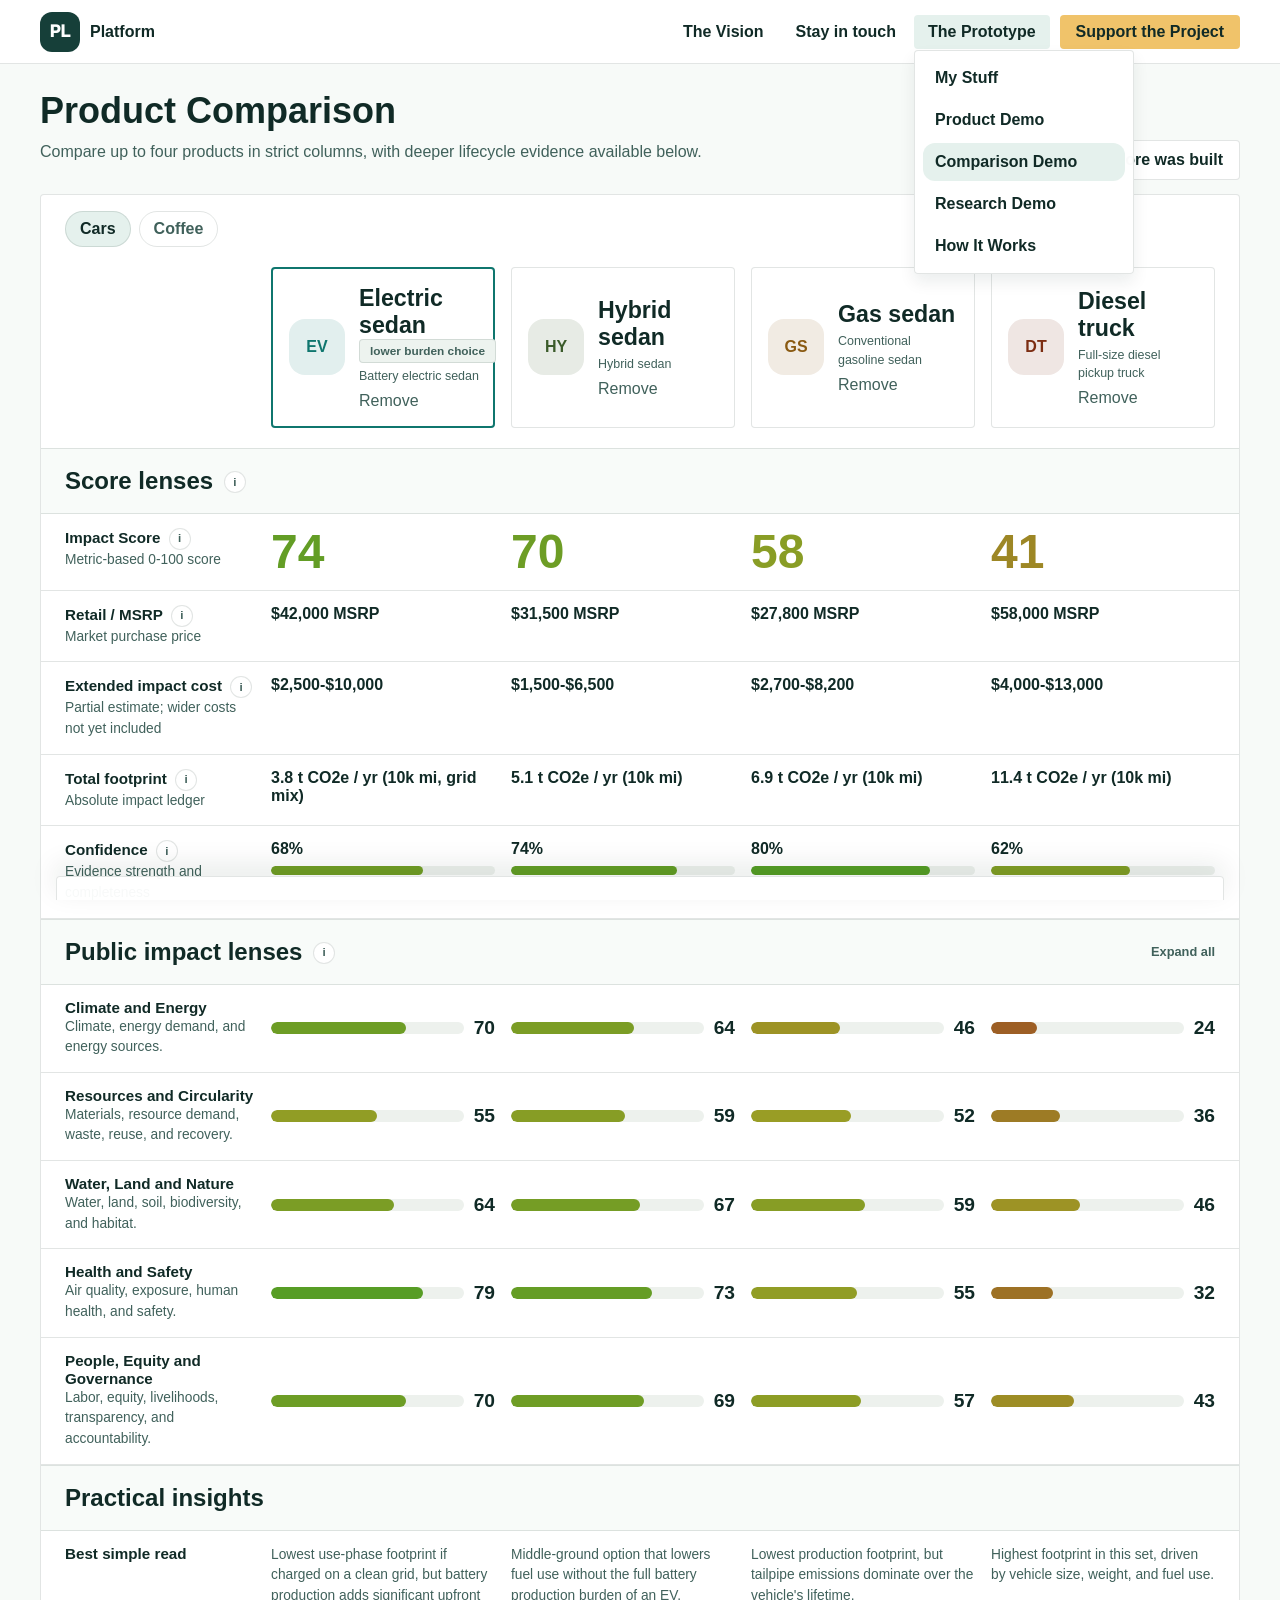
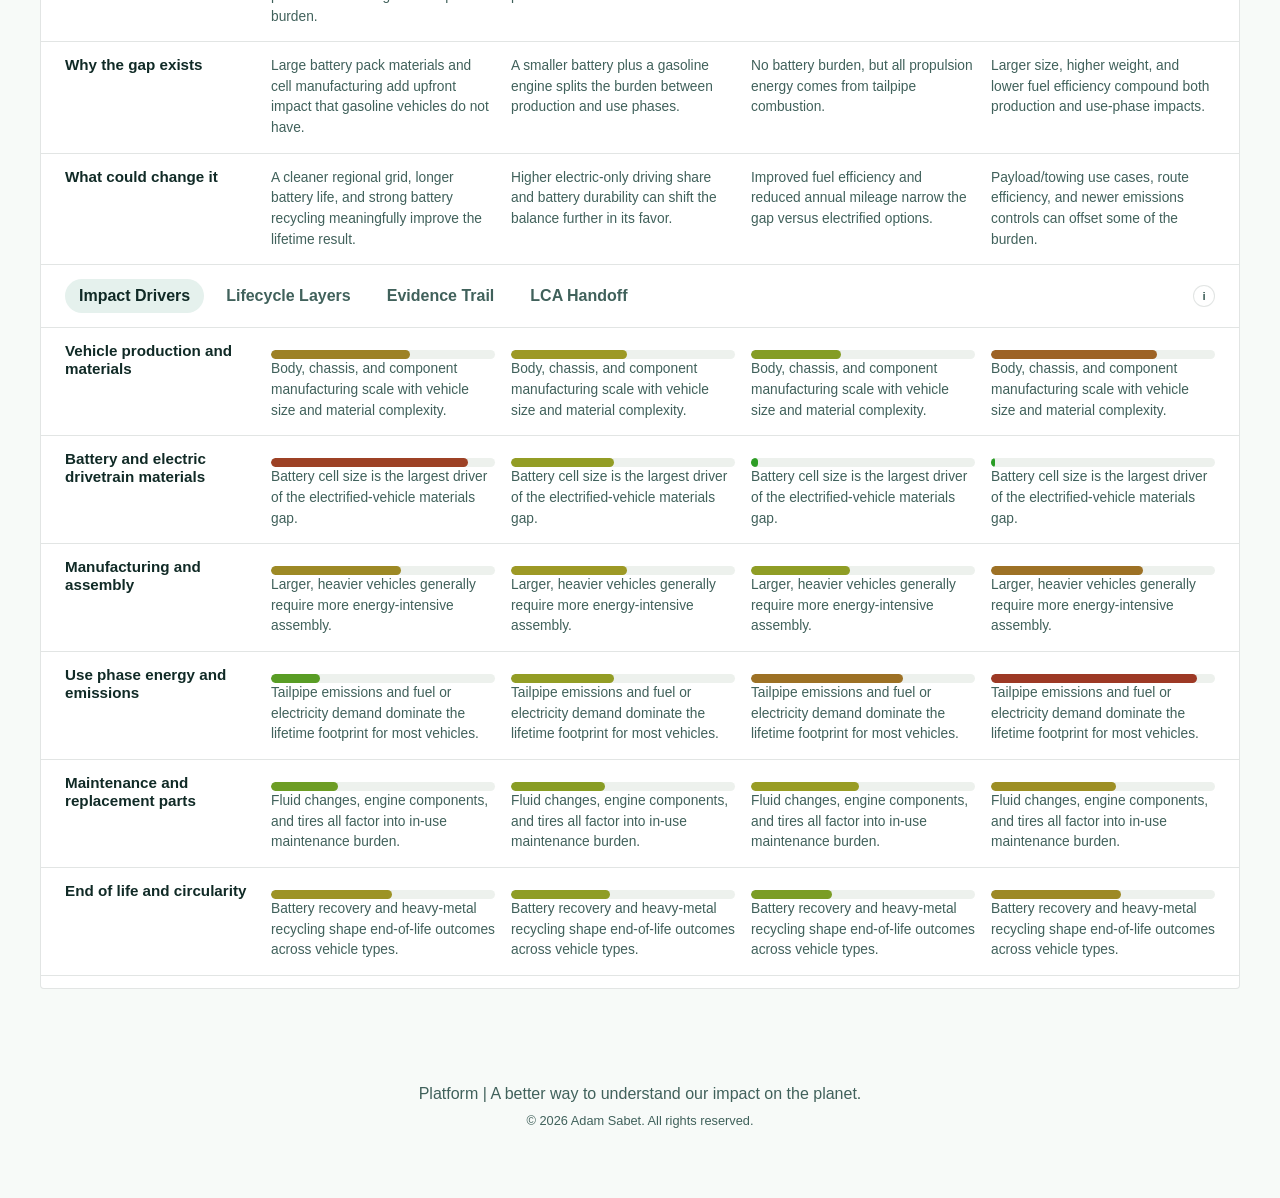
==== comparison.html @ 9537a543 "fix: simplify product comparison description in HTML" ====
<!doctype html>
<html lang="en">
  <head>
    <meta charset="utf-8" />
    <meta name="viewport" content="width=device-width, initial-scale=1" />
    <title>Platform | Product Comparison</title>
    <link rel="stylesheet" href="assets/css/styles.css" />
  </head>
  <body data-page="comparison">
    <header class="navbar">
      <a class="brand" href="index.html"
        ><span class="brand-mark">PL</span><span>Platform</span></a
      >
      <button
        class="mobile-menu"
        type="button"
        aria-expanded="false"
        aria-controls="site-nav"
      >
        Menu
      </button>
      <nav id="site-nav" class="nav-links" aria-label="Primary navigation">
        <a href="index.html" data-nav="about">The Vision</a>
        <a href="stay-in-touch.html" data-nav="stay-in-touch">Stay in touch</a>
        <div class="nav-group">
          <button
            class="nav-dropdown-trigger"
            type="button"
            data-nav="demo"
            aria-expanded="false"
            aria-controls="platform-demo-menu"
          >
            The Prototype
          </button>
          <div id="platform-demo-menu" class="nav-dropdown">
            <a href="my-stuff.html" data-nav="my-stuff">My Stuff</a>
            <a href="product.html" data-nav="product">Product Demo</a>
            <a href="comparison.html" data-nav="comparison">Comparison Demo</a>
            <a href="research.html" data-nav="research">Research Demo</a>
            <a href="how-it-works.html" data-nav="how-it-works">How It Works</a>
          </div>
        </div>
        <a href="index.html#support" class="nav-cta" data-nav="support">Support the Project</a>
      </nav>
    </header>
    <main class="app-shell comparison-shell">
      <div class="comparison-title">
        <div>
          <h1>Product Comparison</h1>
          <p>
            Compare up to four products in strict columns, with
            deeper lifecycle evidence available below.
          </p>
        </div>
        <button class="button outlined lifecycle-explainer-trigger" type="button" id="lifecycle-explainer-trigger">
          How this score was built
        </button>
      </div>
      <section id="comparison-view" class="comparison-card"></section>
    </main>
    <footer class="footer">
      Platform | A better way to understand our impact on the planet.
      <p class="copyright">© 2026 Adam Sabet. All rights reserved.</p>
    </footer>
    <dialog id="lifecycle-dialog" class="info-dialog lifecycle-dialog">
      <button class="dialog-close" type="button" aria-label="Close">x</button>
      <p class="caption uppercase">Lifecycle and score explanation</p>
      <h2>How TerraScore follows a product</h2>
      <p>TerraScore connects public product scores to evidence across the full lifecycle. The summary is designed for quick comparison; the research workspace contains the detailed records, sources, assumptions, and review history.</p>
      <div class="lifecycle-modal-grid">
        <article><span>1</span><div><strong>Raw materials</strong><p>Extraction and processing of materials, energy, water, and other inputs.</p></div></article>
        <article><span>2</span><div><strong>Manufacturing</strong><p>Production, assembly, packaging, and process-specific evidence.</p></div></article>
        <article><span>3</span><div><strong>Use</strong><p>Energy, maintenance, service life, and real-world usage assumptions.</p></div></article>
        <article><span>4</span><div><strong>End of life</strong><p>Reuse, repair, recycling, recovery, disposal, and remaining uncertainty.</p></div></article>
      </div>
      <div class="lifecycle-score-note"><strong>Overall impact score</strong><p>A 0-100 comparison score summarizes the twelve governed impact categories; higher scores indicate better overall performance. Confidence, absolute footprint, extended impact cost ranges, and source evidence remain separate so the summary does not hide tradeoffs.</p></div>
      <a class="button contained" href="research.html">Dive deeper in Research</a>
    </dialog>
    <dialog id="info-dialog" class="info-dialog">
      <button class="dialog-close" type="button" aria-label="Close">x</button>
      <h2 id="dialog-title"></h2>
      <p id="dialog-text"></p>
    </dialog>
    <div id="comparison-sticky-scroll" class="sticky-x-scroll" aria-hidden="true">
      <div class="sticky-x-scroll-spacer"></div>
    </div>
    <script src="assets/js/app.js"></script>
    <script data-goatcounter="https://adamsabet.goatcounter.com/count" async src="https://gc.zgo.at/count.js"></script>
  </body>
</html>
---- assets/css/styles.css ----
:root {
  --ts-ink: #102a26;
  --ts-ink-soft: #40615b;
  --ts-surface: #f5faf8;
  --ts-surface-strong: #e5f1ed;
  --ts-line: rgba(16, 42, 38, 0.12);
  --ts-accent: #f0c36a;
  --ts-accent-hover: #ddb056;
  --ts-white: #ffffff;
  --ts-shell-max: 1200px;
  --ts-shadow: none;
  --ts-radius-lg: 6px;
  --ts-radius-md: 4px;
}

* { box-sizing: border-box; }
html { scroll-behavior: smooth; }
body { margin: 0; font-family: 'Segoe UI', 'Inter', 'Helvetica Neue', sans-serif; background: #f7faf8; color: var(--ts-ink); }
body[data-page="comparison"] { padding-bottom: 28px; }
a { color: inherit; }
button, input, select { font: inherit; }
.app-shell { width: min(100% - 48px, var(--ts-shell-max)); margin: 0 auto; padding-bottom: 72px; }

.navbar { position: sticky; top: 0; z-index: 20; width: 100%; margin: 0; display: flex; align-items: center; gap: 12px; min-height: 64px; padding: 0 max(24px, calc((100vw - var(--ts-shell-max)) / 2)); border-bottom: 1px solid var(--ts-line); background: rgba(255,255,255,0.96); backdrop-filter: blur(14px); }
.brand { display: flex; align-items: center; gap: 10px; margin-right: auto; color: var(--ts-ink); text-decoration: none; font-weight: 900; }
.brand-mark { display: grid; place-items: center; width: 40px; height: 40px; border-radius: 12px; background: #163f39; color: white; font-weight: 950; }
.nav-links { display: flex; align-items: center; gap: 4px; }
.nav-links a, .nav-dropdown-trigger, .mobile-menu { border: 0; border-radius: var(--ts-radius-md); background: transparent; padding: 8px 14px; color: var(--ts-ink); text-decoration: none; font-weight: 600; }
.nav-links a.active, .nav-links a:hover, .nav-dropdown-trigger.active, .nav-dropdown-trigger:hover, .mobile-menu:hover { background: var(--ts-surface-strong); }
.nav-links a.nav-cta { background: var(--ts-accent); color: var(--ts-ink); font-weight: 800; padding: 8px 16px; margin-left: 6px; }
.nav-links a.nav-cta:hover { background: var(--ts-accent-hover); }
.nav-group { position: relative; }
.nav-dropdown { position: absolute; top: calc(100% + 1px); left: 0; display: none; min-width: 220px; flex-direction: column; gap: 4px; padding: 8px; border: 1px solid var(--ts-line); border-radius: var(--ts-radius-md); background: rgba(255,255,255,0.98); box-shadow: 0 8px 16px rgba(8, 37, 34, 0.08); }
.nav-group:hover .nav-dropdown, .nav-group:focus-within .nav-dropdown, .nav-group.open .nav-dropdown { display: flex; }
.nav-dropdown a { display: block; border-radius: 12px; padding: 10px 12px; text-decoration: none; }
.nav-dropdown a:hover, .nav-dropdown a.active { background: var(--ts-surface-strong); }
.mobile-menu { display: none; }


.button { display: inline-flex; align-items: center; justify-content: center; min-height: 40px; border-radius: var(--ts-radius-md); padding: 8px 16px; border: 1px solid transparent; text-decoration: none; font-weight: 800; cursor: pointer; white-space: nowrap; }
.button.contained { background: #183f3a; color: white; }
.button.contained.gold { background: var(--ts-accent); color: var(--ts-ink); }
.button.contained:hover { background: #102f2b; }
.button.contained.gold:hover { background: var(--ts-accent-hover); }
.button.outlined { border-color: var(--ts-line); background: white; color: var(--ts-ink); }
.button.outlined.light { border-color: rgba(255,255,255,0.65); background: transparent; color: white; }
.button.text { border: 0; background: transparent; color: var(--ts-ink); }
.button.full { width: 100%; }
.button-row, .chip-row { display: flex; flex-wrap: wrap; gap: 12px; align-items: center; }
.chip-row.centered { justify-content: center; }
.chip { display: inline-flex; align-items: center; width: max-content; max-width: 100%; min-height: 26px; border: 1px solid var(--ts-line); border-radius: var(--ts-radius-md); background: #edf3ef; padding: 4px 10px; color: var(--ts-ink-soft); font-size: 0.82rem; font-weight: 800; }
.chip.small { min-height: 22px; font-size: 0.74rem; }
.chip.action { cursor: pointer; }
.paper-card, .score-tile, .comparison-card, .research-paper { border: 1px solid var(--ts-line); border-radius: var(--ts-radius-md); background: #ffffff; box-shadow: none; }
.paper-card { padding: 24px; }
.paper-card.compact { padding: 20px; border-radius: var(--ts-radius-md); box-shadow: none; }
.caption, .overline { margin: 0 0 6px; color: var(--ts-ink-soft); font-size: 0.75rem; font-weight: 800; }
.uppercase, .overline { text-transform: uppercase; letter-spacing: 0.04em; }
h1, h2, h3, p { margin-top: 0; }
p { color: var(--ts-ink-soft); line-height: 1.5; }

.home-hero { display: grid; grid-template-columns: minmax(0, 1.35fr) minmax(300px, 0.65fr); gap: 32px; align-items: center; min-height: 620px; margin: 0 calc(50% - 50vw); padding: 58px max(24px, calc((100vw - var(--ts-shell-max)) / 2)); background: #115e59; color: white; }
.home-hero h1 { max-width: 820px; margin: 18px 0; font-size: clamp(2.8rem, 5vw, 3.75rem); line-height: 1.12; font-weight: 800; }
.home-hero .lead { max-width: 820px; margin-bottom: 32px; color: rgba(255,255,255,0.88); font-size: 1.35rem; }
.home-hero .hero-chip { background: rgba(255,255,255,0.14); color: white; border: 0; }
.why-card { border-left: 1px solid rgba(255,255,255,0.34); padding: 0 0 0 24px; }
.why-card p { color: rgba(255,255,255,0.9); }
.why-card .overline { color: #cbe7df; }
.hero-visual { display: block; width: 100%; margin-top: 18px; border: 1px solid rgba(255,255,255,0.3); border-radius: var(--ts-radius-md); object-fit: cover; aspect-ratio: 16 / 10; }
.section-block { padding: 72px 0; border-bottom: 1px solid var(--ts-line); }
.section-block.pale { background: #f6fbf9; margin: 0 calc(50% - 50vw); padding-left: calc(50vw - 50%); padding-right: calc(50vw - 50%); }
.section-heading.centered { max-width: 840px; margin: 0 auto 32px; text-align: center; }
.section-heading h2, .section-block h2, .support-band h2 { font-size: clamp(2rem, 4vw, 2.5rem); line-height: 1.15; }
.mui-grid { display: grid; gap: 24px; }
.mui-grid.three { grid-template-columns: repeat(3, minmax(0, 1fr)); }
.mui-grid.two { grid-template-columns: repeat(2, minmax(0, 1fr)); }
.split-section { display: grid; grid-template-columns: minmax(0, 0.85fr) minmax(0, 1.15fr); gap: 42px; align-items: center; }

.cta-banner { display: flex; justify-content: space-between; align-items: center; gap: 28px; padding: 36px 44px; margin: 40px 0; border-radius: 0; background: #102a26; color: white; border: 1px solid rgba(255,255,255,0.12); }
.cta-banner h2 { margin: 0 0 8px; font-size: clamp(1.5rem, 3vw, 1.9rem); color: white; }
.cta-banner p { margin: 0; color: rgba(255,255,255,0.85); font-size: 1.05rem; max-width: 650px; }
.cta-banner-content { flex: 1; }
.cta-banner-actions { flex-shrink: 0; }

.support-band { display: grid; grid-template-columns: minmax(0, 1fr) 320px; gap: 32px; align-items: start; padding: 48px; border-radius: 0; background: #102a26; color: white; }
.support-band p, .support-band li { color: rgba(255,255,255,0.82); }
.support-band h3 { margin: 24px 0 12px; color: white; }
.support-milestones { margin: 8px 0 18px; }
.milestone-list { display: grid; gap: 12px; margin-top: 14px; }
.milestone-card { border: 1px solid rgba(255,255,255,0.18); border-radius: var(--ts-radius-md); background: rgba(255,255,255,0.05); padding: 16px; }
.milestone-meta { display: flex; align-items: center; justify-content: space-between; gap: 12px; margin-bottom: 10px; }
.milestone-stage { display: inline-flex; align-items: center; min-height: 28px; border-radius: 999px; background: rgba(240,195,106,0.18); padding: 4px 10px; color: #f4d487; font-size: 0.7rem; font-weight: 900; letter-spacing: 0.06em; text-transform: uppercase; }
.milestone-goal { color: white; font-size: 1.1rem; font-weight: 900; }
.milestone-card h4 { margin: 0 0 8px; font-size: 1.12rem; color: white; }
.milestone-card p { margin: 0; }
.gfm-embed { margin: 18px 0 12px; }
.disclosure { border: 1px solid rgba(255,255,255,0.2); border-radius: var(--ts-radius-md); padding: 14px; }
.support-actions-card { display: grid; gap: 14px; border-radius: var(--ts-radius-md); background: rgba(255,255,255,0.1); padding: 18px; }
.footer { padding: 24px 16px 40px; text-align: center; color: var(--ts-ink-soft); }
.footer .copyright { margin: 8px 0 0; font-size: 0.8rem; }

/* My Stuff page */
.my-stuff-summary { display: grid; grid-template-columns: minmax(0, 1.3fr) minmax(190px, 0.7fr) minmax(250px, 1fr); gap: 20px; align-items: stretch; }
.my-stuff-summary > * { min-width: 0; }
.footprint-summary { padding: 20px; }
.footprint-summary h2 { margin: 0 0 20px; font-size: 1.65rem; line-height: 1.15; }
.footprint-benchmark-list { display: grid; gap: 14px; }
.footprint-benchmark-row > div:first-child { display: flex; justify-content: space-between; gap: 12px; font-size: 0.84rem; }
.footprint-benchmark-row > div:first-child span { white-space: nowrap; font-weight: 800; }
.footprint-benchmark-track { height: 12px; margin-top: 6px; overflow: hidden; border-radius: 999px; background: #edf1ed; }
.footprint-benchmark-track span { display: block; height: 100%; border-radius: inherit; }
.benchmark-source { margin: 16px 0 0; font-size: 0.74rem; }
.my-stuff-pie-card { padding: 20px; }
.my-stuff-pie-card h2 { margin: 0 0 16px; font-size: 1rem; font-weight: 900; }
.my-stuff-pie-layout { display: grid; grid-template-columns: minmax(110px, 0.8fr) minmax(0, 1.2fr); gap: 16px; align-items: center; }
.my-stuff-pie { display: grid; place-items: center; width: min(100%, 150px); aspect-ratio: 1; margin: 0 auto; border-radius: 50%; }
.my-stuff-pie > span { display: grid; place-content: center; width: 54%; height: 54%; border-radius: 50%; background: #ffffff; color: var(--ts-ink); font-size: 1rem; font-weight: 900; text-align: center; }
.my-stuff-pie small { display: block; color: var(--ts-ink-soft); font-size: 0.64rem; font-weight: 700; }
.my-stuff-pie-legend { display: grid; gap: 7px; margin: 0; padding: 0; list-style: none; }
.my-stuff-pie-legend li { display: grid; grid-template-columns: 10px minmax(0, 1fr) auto; align-items: center; gap: 7px; font-size: 0.72rem; }
.pie-swatch { width: 9px; height: 9px; border-radius: 2px; background: var(--pie-color); }
.my-stuff-pie-legend strong { font-size: 0.72rem; }
.category-benchmark-note { margin: 22px 0 0; border-left: 3px solid #c87816; background: #fff6e5; padding: 12px 14px; color: #603d12; font-size: 0.82rem; }
.my-stuff-categories { display: grid; gap: 20px; margin-top: 24px; }
.my-stuff-category { border-left: 3px solid var(--product-color); }
.my-stuff-category-header { display: grid; grid-template-columns: auto minmax(0, 1fr) auto; gap: 16px; align-items: start; margin-bottom: 14px; }
.my-stuff-category-header h2 { margin: 0 0 4px; font-size: 1.25rem; font-weight: 900; }
.my-stuff-category-header p { margin: 0; font-size: 0.9rem; }
.my-stuff-category-figures { text-align: right; white-space: nowrap; }
.my-stuff-category-figures strong { display: block; color: var(--product-color); font-size: 1.3rem; font-weight: 900; }
.my-stuff-category-figures span { display: inline-flex; align-items: center; gap: 2px; color: var(--ts-ink-soft); font-size: 0.78rem; font-weight: 700; }
.my-stuff-percentile-comparisons { display: grid; gap: 12px; max-width: 680px; margin: 18px 0 4px; }
.my-stuff-percentile-row { display: grid; gap: 5px; }
.my-stuff-percentile-label { display: flex; justify-content: space-between; gap: 12px; color: var(--ts-ink-soft); font-size: 0.78rem; }
.my-stuff-percentile-label > span { display: inline-flex; align-items: center; gap: 7px; }
.my-stuff-percentile-label small { border: 1px solid #d8a653; border-radius: 3px; padding: 1px 4px; color: #785117; font-size: 0.58rem; font-weight: 900; }
.my-stuff-percentile-label strong { color: var(--ts-ink); }
.my-stuff-percentile-track { height: 10px; overflow: hidden; border-radius: 999px; background: #edf1ed; }
.my-stuff-percentile-track span { display: block; height: 100%; border-radius: inherit; }
.my-stuff-item-list { display: grid; grid-template-columns: repeat(auto-fit, minmax(220px, 1fr)); gap: 12px; margin: 18px 0 0; padding: 0; list-style: none; }
.my-stuff-item-list li { border-top: 1px solid var(--ts-line); padding-top: 10px; }
.my-stuff-item-list strong { display: block; font-size: 0.9rem; }
.my-stuff-item-list p { margin: 4px 0 0; font-size: 0.8rem; }
.my-stuff-note { margin-top: 28px; }
.my-stuff-note h2 { font-size: 1.3rem; font-weight: 900; }

@media (max-width: 720px) {
  .my-stuff-summary { grid-template-columns: 1fr; }
  .my-stuff-pie-layout { grid-template-columns: minmax(110px, 0.7fr) minmax(0, 1.3fr); }
  .my-stuff-category-header { grid-template-columns: auto minmax(0, 1fr); }
  .my-stuff-category-figures { grid-column: 1 / -1; text-align: left; }
  .my-stuff-percentile-comparisons { max-width: none; }
}

/* Story-driven homepage sections (fundraising rework) */
.problem-section { text-align: center; }
.problem-grid { max-width: 960px; margin: 0 auto; }
.problem-card { border: 0; box-shadow: none; background: transparent; text-align: left; padding: 0; }
.problem-card h3 { font-size: 1.05rem; }
.problem-callout { max-width: 760px; margin: 40px auto 0; text-align: center; font-size: 1.25rem; font-weight: 700; color: var(--ts-ink); }
.problem-callout strong { display: block; margin-top: 8px; color: #0f5e56; font-size: 2rem; }

.idea-section { background: #ffffff; }
.idea-copy { max-width: 760px; margin: 0 auto 40px; text-align: center; }
.idea-copy .lead { font-size: 1.2rem; color: var(--ts-ink); }
.lifecycle-flow { display: flex; flex-wrap: wrap; align-items: center; justify-content: center; gap: 6px; margin: 0 auto 28px; }
.lifecycle-step { display: inline-flex; align-items: center; min-height: 40px; border: 1px solid var(--ts-line); border-radius: 999px; background: #f6fbf9; padding: 8px 18px; color: var(--ts-ink); font-weight: 800; font-size: 0.92rem; }
.lifecycle-arrow { color: var(--ts-ink-soft); font-weight: 900; }
.dimension-row { justify-content: center; }

.philosophy-section { background: #0f2b26; color: white; text-align: center; padding: 96px 0; }
.philosophy-section h2 { max-width: 760px; margin: 0 auto 28px; color: white; font-size: clamp(1.8rem, 3.6vw, 2.4rem); }
.philosophy-quote { max-width: 680px; margin: 0 auto; }
.philosophy-quote p { color: rgba(255,255,255,0.88); font-size: 1.15rem; }
.philosophy-quote .punch { color: #f0c36a; font-weight: 800; font-size: 1.3rem; }

.prototype-section { text-align: center; }
.prototype-grid { display: grid; grid-template-columns: repeat(3, minmax(0, 1fr)); gap: 20px; margin: 36px 0; text-align: left; }
.screenshot-card img, .screenshot-placeholder { display: block; width: 100%; aspect-ratio: 16 / 10; border: 1px solid var(--ts-line); border-radius: var(--ts-radius-md); object-fit: cover; }
.screenshot-placeholder { display: grid; place-items: center; background: #eef4f1; color: var(--ts-ink-soft); font-size: 0.85rem; font-weight: 700; text-align: center; padding: 16px; }
.screenshot-card h3 { margin: 14px 0 4px; font-size: 1.05rem; }

.roadmap-section { background: #f6fbf9; }
.roadmap-steps { display: grid; grid-template-columns: repeat(4, minmax(0, 1fr)); gap: 0; align-items: stretch; margin-top: 36px; }
.roadmap-step { position: relative; padding: 0 20px; }
.roadmap-step:not(:first-child) { border-left: 1px solid var(--ts-line); }
.roadmap-step .roadmap-index { display: block; margin-bottom: 10px; color: #0f5e56; font-weight: 900; font-size: 0.85rem; letter-spacing: 0.04em; }
.roadmap-step h3 { font-size: 1.05rem; margin-bottom: 8px; }
.roadmap-step ul { margin: 0; padding-left: 18px; color: var(--ts-ink-soft); font-size: 0.88rem; }
.roadmap-step li { margin-bottom: 4px; }

.funding-breakdown { display: grid; gap: 10px; margin: 18px 0 22px; }
.funding-line { display: flex; justify-content: space-between; gap: 16px; border-top: 1px solid rgba(255,255,255,0.16); padding-top: 10px; }
.funding-line strong { color: white; }
.funding-total { display: flex; align-items: baseline; gap: 10px; margin: 4px 0 18px; }
.funding-total .amount { color: #f4d487; font-size: 2.6rem; font-weight: 900; line-height: 1; }

.story-section { display: grid; grid-template-columns: minmax(260px, 0.85fr) minmax(0, 1.15fr); gap: 42px; align-items: center; }
.story-photo { display: block; width: 100%; max-width: 360px; margin: 0 auto; aspect-ratio: 4 / 5; border-radius: var(--ts-radius-md); object-fit: cover; }
.story-copy h2 { margin-bottom: 18px; }

.vision-section { background: #0a1f1b; color: white; text-align: center; padding: 110px 0; }
.vision-lines { max-width: 620px; margin: 0 auto 24px; }
.vision-lines p { color: rgba(255,255,255,0.85); font-size: 1.2rem; margin-bottom: 10px; }
.vision-section h2 { color: white; max-width: 640px; margin: 0 auto 28px; }
.vision-signoff { color: #f4d487; font-weight: 800; font-size: 1.2rem; }

.final-cta { text-align: center; padding: 80px 0; }
.final-cta h2 { max-width: 600px; margin: 0 auto 16px; }
.final-cta p { max-width: 560px; margin: 0 auto 28px; }

.share-section { border-top: 1px solid var(--ts-line); padding: 48px 0 72px; text-align: center; }
.share-section h2 { margin-bottom: 10px; font-size: 1.7rem; }
.share-section > p { max-width: 560px; margin: 0 auto 22px; }
.share-actions { display: flex; flex-wrap: wrap; justify-content: center; gap: 10px; }
.share-actions .button { min-height: 36px; padding: 7px 12px; font-size: 0.82rem; }
.share-status { min-height: 1.4em; margin: 14px 0 0 !important; font-size: 0.82rem; }

.updates-form { max-width: 640px; margin: 0 auto; }
.updates-form iframe { display: block; width: 100%; max-width: 100%; border: 0; }

@media (max-width: 900px) {
  .story-section { grid-template-columns: 1fr; }
  .prototype-grid { grid-template-columns: 1fr; }
  .roadmap-steps { grid-template-columns: 1fr; }
  .roadmap-step:not(:first-child) { border-left: 0; border-top: 1px solid var(--ts-line); padding-top: 20px; }
}

.search-screen { min-height: calc(100vh - 100px); display: grid; place-items: center; }
.search-home { width: min(100%, 820px); padding: 64px 0; text-align: center; }
.search-home h1 { margin-bottom: 20px; font-size: clamp(3.2rem, 8vw, 5rem); line-height: 1; font-weight: 950; }
.search-home > p { max-width: 720px; margin: 0 auto 24px; font-size: 1.35rem; }
.search-box { display: flex; align-items: center; gap: 10px; min-height: 62px; margin: 0 auto 16px; border: 1px solid var(--ts-line); border-radius: 999px; background: #ffffff; box-shadow: var(--ts-shadow); padding: 0 22px; text-align: left; }
.search-icon { color: var(--ts-ink-soft); font-size: 1.5rem; }
.search-box input { width: 100%; border: 0; outline: 0; color: var(--ts-ink); font-size: 1rem; }
.search-results { display: grid; gap: 10px; margin-bottom: 18px; }
.search-result { display: grid; grid-template-columns: auto minmax(0, 1fr) auto; align-items: center; gap: 14px; border: 1px solid var(--ts-line); border-radius: var(--ts-radius-md); background: white; padding: 12px; text-align: left; text-decoration: none; }
.search-result small { display: block; color: var(--ts-ink-soft); }
.search-result b { color: var(--product-color); font-size: 1.4rem; }
.helper-text { margin-top: 18px !important; color: var(--ts-ink-soft); font-size: 0.92rem !important; }

.top-controls { display: flex; gap: 12px; align-items: stretch; padding: 24px 0; }
select { min-height: 40px; border: 1px solid var(--ts-line); border-radius: var(--ts-radius-md); background: white; padding: 8px 12px; color: var(--ts-ink); }
.top-controls select { flex: 1; }
.stack { display: grid; gap: 24px; }
.product-header { display: grid; grid-template-columns: minmax(0, 1fr) 280px; gap: 24px; align-items: center; background: linear-gradient(135deg, #ffffff 0%, #f3f8f5 100%); }
.product-title-wrap { display: flex; gap: 16px; align-items: center; }
.product-icon { display: grid; place-items: center; flex: 0 0 auto; width: 56px; height: 56px; border-radius: 16px; background: color-mix(in srgb, var(--product-color) 12%, white); color: var(--product-color); font-weight: 900; }
.product-icon.small { width: 42px; height: 42px; border-radius: 12px; }
.product-header h1 { margin-bottom: 8px; font-size: clamp(2rem, 4vw, 3rem); line-height: 1.05; font-weight: 900; }
.impact-score-card { position: relative; display: grid; justify-items: start; border: 1px solid var(--ts-line); border-radius: var(--ts-radius-md); background: white; padding: 16px; text-align: left; cursor: pointer; }
.impact-score-card:hover, .impact-score-card:focus-visible { border-color: var(--product-color); background: color-mix(in srgb, var(--product-color) 5%, white); outline: none; }
.impact-score-card strong, .big-score { display: block; color: var(--product-color); font-size: 3rem; line-height: 1; font-weight: 900; }
.impact-score-card span { color: var(--ts-ink-soft); font-size: 0.78rem; }
.icon-button { display: inline-grid; place-items: center; width: 30px; height: 30px; border: 0; border-radius: 999px; background: transparent; color: var(--ts-ink-soft); cursor: pointer; }
.icon-button.info { width: 22px; height: 22px; border: 1px solid var(--ts-line); background: #ffffff; font-size: 0.72rem; font-weight: 900; line-height: 1; vertical-align: middle; }
.icon-button.info:hover, .icon-button.info:focus-visible { border-color: var(--ts-ink-soft); background: var(--ts-surface-strong); color: var(--ts-ink); outline: none; }
.comparison-row .icon-button.info, .comparison-section-title .icon-button.info, .tabs .icon-button.info, .metrics-panel h2 .icon-button.info, .highlights .icon-button.info, .research-readiness .icon-button.info { margin-left: 4px; }
.tabs .icon-button.info { align-self: center; margin-left: auto; }
.impact-score-card .info { position: absolute; top: 10px; right: 10px; }
.metrics-panel h2 { margin-bottom: 4px; font-size: 1.3rem; font-weight: 900; }
.public-lens-grid { display: grid; grid-template-columns: repeat(2, minmax(0, 1fr)); gap: 12px; margin-top: 18px; }
.public-lens { min-height: 126px; border: 1px solid var(--ts-line); background: #ffffff; padding: 16px; text-align: left; color: var(--ts-ink); cursor: pointer; }
.public-lens:hover, .public-lens:focus-visible { border-color: var(--product-color); outline: none; }
.public-lens > div { display: flex; align-items: flex-start; justify-content: space-between; gap: 12px; }
.public-lens strong { font-size: 0.9rem; }
.public-lens span { color: var(--product-color); font-size: 1.25rem; font-weight: 900; line-height: 1; }
.public-lens p { margin: 8px 0 0; font-size: 0.78rem; }
.metric-detail-toggle { margin-top: 18px; }
.detailed-metrics { margin-top: 18px; padding-top: 18px; border-top: 1px solid var(--ts-line); }
.lens-dialog { max-width: 620px; }
.lens-dialog-score { display: block; margin: 14px 0 20px; color: var(--ts-ink); font-size: 2.4rem; line-height: 1; }
.lens-dialog-categories { display: grid; gap: 12px; }
.lens-category { border-top: 1px solid var(--ts-line); padding-top: 12px; }
.lens-category > div { display: flex; justify-content: space-between; gap: 12px; }
.lens-category span { color: var(--ts-ink-soft); font-weight: 900; }
.metric-grid { display: grid; grid-template-columns: repeat(3, minmax(0, 1fr)); gap: 14px; }
.metric-mini > div, .score-tile > div:first-child, .readiness-row > div, .research-metric > div { display: flex; justify-content: space-between; gap: 12px; }
.metric-mini strong { font-size: 0.78rem; }
.metric-mini span, .readiness-row span, .research-metric span { color: var(--ts-ink-soft); font-size: 0.82rem; font-weight: 800; }
.linear { height: 9px; margin-top: 8px; overflow: hidden; border-radius: 999px; background: #edf1ed; }
.linear span { display: block; height: 100%; border-radius: inherit; }
.score-tile { position: relative; min-height: 124px; padding: 18px; box-shadow: none; }
.score-tile[data-info] { cursor: pointer; }
.score-tile[data-info]:hover { border-color: var(--ts-ink-soft); background: #f8fbf9; }
.score-tile h3 { margin: 0; font-size: 1.45rem; font-weight: 900; }
.score-tile .info { position: absolute; top: 12px; right: 12px; }
.product-lower-grid { display: grid; grid-template-columns: minmax(280px, 0.35fr) minmax(0, 0.65fr); gap: 24px; }
.highlights div { display: grid; grid-template-columns: repeat(3, minmax(0, 1fr)); gap: 14px; }
.highlights p { font-weight: 700; }
.info-dialog { max-width: 560px; width: calc(100% - 32px); border: 0; border-radius: var(--ts-radius-md); padding: 24px; box-shadow: var(--ts-shadow); }
.info-dialog::backdrop { background: rgba(16, 42, 38, 0.35); }
.dialog-close { float: right; border: 0; background: transparent; font-size: 1.4rem; cursor: pointer; }

.comparison-title { display: flex; justify-content: space-between; gap: 20px; align-items: end; padding: 26px 0 14px; }
.comparison-title h1 { margin-bottom: 8px; font-size: 2.25rem; font-weight: 900; }
.comparison-title p { max-width: 860px; }
.lifecycle-explainer-trigger { flex-shrink: 0; }
.lifecycle-dialog { max-width: 660px; }
.lifecycle-modal-grid { display: grid; grid-template-columns: repeat(2, minmax(0, 1fr)); gap: 12px; margin: 20px 0; }
.lifecycle-modal-grid article { display: flex; gap: 12px; border: 1px solid var(--ts-line); border-radius: var(--ts-radius-md); padding: 14px; background: #f8fbf9; }
.lifecycle-modal-grid span { display: grid; place-items: center; flex: 0 0 auto; width: 28px; height: 28px; border-radius: 50%; background: var(--ts-surface-strong); color: var(--ts-ink); font-weight: 900; }
.lifecycle-modal-grid strong { display: block; margin-bottom: 4px; }
.lifecycle-modal-grid p, .lifecycle-score-note p { margin: 0; color: var(--ts-ink-soft); font-size: 0.86rem; }
.lifecycle-score-note { margin-bottom: 18px; border: 1px solid var(--ts-line); border-radius: var(--ts-radius-md); padding: 14px; }
.comparison-card { overflow: hidden; }
.category-switch { display: flex; gap: 8px; padding: 16px 24px 0; }
.category-switch .tab { border: 1px solid var(--ts-line); }
.comparison-scroll { overflow-x: auto; }
.sticky-x-scroll { display: none; position: fixed; left: max(16px, calc((100vw - var(--ts-shell-max)) / 2 + 16px)); right: max(16px, calc((100vw - var(--ts-shell-max)) / 2 + 16px)); bottom: 0; z-index: 30; height: 24px; overflow-x: auto; overflow-y: hidden; border: 1px solid var(--ts-line); border-bottom: 0; border-radius: var(--ts-radius-md) var(--ts-radius-md) 0 0; background: rgba(255, 255, 255, 0.96); box-shadow: 0 -10px 28px rgba(8, 37, 34, 0.1); }
.sticky-x-scroll.is-visible { display: block; }
.sticky-x-scroll-spacer { height: 1px; }
.comparison-columns, .comparison-row { display: grid; grid-template-columns: 190px repeat(var(--compare-columns), minmax(180px, 1fr)); gap: 16px; align-items: stretch; min-width: calc(190px + (var(--compare-columns) * 196px) + 48px); padding: 20px 24px; }
.compare-product-card, .add-card { border: 1px solid var(--ts-line); border-radius: var(--ts-radius-md); background: white; padding: 16px; }
.compare-product-card { display: flex; gap: 14px; align-items: center; }
.compare-product-card.winner { border: 2px solid var(--product-color); }
.compare-product-card h2 { margin: 0; font-size: 1.45rem; font-weight: 900; }
.compare-product-card p { margin: 4px 0 0; font-size: 0.78rem; }
.add-card { display: grid; gap: 10px; justify-items: center; text-align: center; border-style: dashed; background: #fbfdfb; }
.add-circle { display: grid; place-items: center; width: 54px; height: 54px; border-radius: 50%; background: #edf3ef; color: #5f6f68; font-size: 2rem; }
.text-button { border: 0; background: transparent; color: var(--ts-ink-soft); padding: 6px 0 0; cursor: pointer; }
.comparison-section-title { margin: 0; padding: 18px 24px; border-top: 1px solid var(--ts-line); border-bottom: 1px solid var(--ts-line); background: #f8fbf9; font-size: 1.5rem; font-weight: 900; }
.lens-section-title { display: flex; align-items: center; justify-content: space-between; gap: 16px; }
.lens-section-title h2 { margin: 0; font-size: inherit; }
.lens-section-title .button.text { min-height: auto; padding: 2px 0; color: var(--ts-ink-soft); font-size: 0.8rem; font-weight: 800; }
.comparison-row { padding-top: 14px; padding-bottom: 14px; border-bottom: 1px solid var(--ts-line); }
.comparison-row > div:first-child strong { font-size: 0.95rem; }
.comparison-row p { margin: 0; font-size: 0.86rem; }
.comparison-row.lens-summary-row { cursor: pointer; }
.comparison-row.lens-summary-row:hover { background: #f3f8f5; }
.comparison-row.lens-summary-row:focus-visible { outline: 2px solid var(--ts-ink-soft); outline-offset: -2px; }
.comparison-row.lens-summary-row .bar-cell span { color: var(--ts-ink); font-size: 1.2rem; font-weight: 900; }
.comparison-row.lens-summary-row .linear { height: 12px; }
.comparison-row.lens-category-row { background: #f8fbf9; }
.comparison-row.lens-category-row > div:first-child { padding-left: 20px; border-left: 2px solid var(--ts-surface-strong); }
.comparison-row.lens-category-row > div:first-child strong { font-size: 0.86rem; }
.comparison-row.lens-category-row .linear span { opacity: 0.5; }
.bar-cell { display: flex; align-items: center; gap: 10px; }
.bar-cell .linear { flex: 1; margin-top: 0; }
.tabs { display: flex; gap: 8px; overflow-x: auto; padding: 14px 24px; border-bottom: 1px solid var(--ts-line); }
.tab { border: 0; border-radius: 999px; background: transparent; padding: 8px 14px; color: var(--ts-ink-soft); font-weight: 800; cursor: pointer; white-space: nowrap; }
.tab.active, .tab:hover { background: var(--ts-surface-strong); color: var(--ts-ink); }
.comparison-detail { padding-bottom: 12px; }
.research-link { margin: 20px 24px; }

.research-body { background: #f4f7f5; }
.research-app { min-height: 100vh; display: flex; flex-direction: column; }
.research-header { display: flex; justify-content: space-between; align-items: center; gap: 16px; padding: 10px 20px; border-bottom: 1px solid var(--ts-line); background: white; }
.research-brand { display: flex; align-items: center; gap: 12px; }
.research-brand > div > div { display: flex; gap: 10px; align-items: center; flex-wrap: wrap; }
.research-brand p { margin: 2px 0 0; font-size: 0.78rem; }
.research-icon { display: grid; place-items: center; width: 36px; height: 36px; border-radius: 12px; background: #163f39; color: white; font-weight: 900; }
.research-actions { display: flex; flex-wrap: wrap; gap: 8px; }
.research-paper { display: grid; grid-template-columns: 260px minmax(0, 1fr) 300px; flex: 1; min-height: 660px; margin: 12px; overflow: hidden; box-shadow: none; }
.research-sidebar, .research-readiness { padding: 16px; background: #f8fbf9; }
.research-sidebar { border-right: 1px solid var(--ts-line); }
.research-readiness { border-left: 1px solid var(--ts-line); background: #fcfdfa; }
.panel-title { display: flex; justify-content: space-between; align-items: center; }
.panel-title h2, .research-readiness h2, .research-readiness h3 { margin: 0 0 12px; font-size: 0.95rem; font-weight: 900; }
.study-node { display: block; width: 100%; margin-bottom: 4px; border: 0; border-radius: 12px; background: transparent; padding: 8px; text-align: left; cursor: pointer; }
.study-node.active { background: #dcefe8; color: #0d5149; }
.study-node span { display: block; color: var(--ts-ink-soft); font-size: 0.72rem; line-height: 1.1; }
.study-node strong { display: block; overflow: hidden; text-overflow: ellipsis; white-space: nowrap; font-size: 0.92rem; }
.model-source, .handoff { color: var(--ts-ink); font-weight: 800; }
.research-main { min-width: 0; background: white; }
.process-header { padding: 16px; border-bottom: 1px solid var(--ts-line); }
.process-header h1 { margin-bottom: 4px; font-size: 1.6rem; font-weight: 900; }
.research-panel { padding: 16px; }
.panel-toolbar { display: flex; justify-content: space-between; gap: 12px; align-items: center; margin-bottom: 12px; }
.panel-toolbar h2 { margin: 0 0 4px; font-size: 1rem; font-weight: 900; }
.table-wrap { overflow-x: auto; }
table { width: 100%; min-width: 720px; border-collapse: collapse; }
th, td { padding: 10px 8px; border-bottom: 1px solid var(--ts-line); text-align: left; vertical-align: top; font-size: 0.86rem; }
th { color: var(--ts-ink-soft); font-size: 0.74rem; font-weight: 800; text-transform: uppercase; }
.padded { padding: 16px; }
.research-metric, .readiness-row, .review-item { border-bottom: 1px solid var(--ts-line); padding: 12px 0; }
.research-metric p, .review-item p { margin: 4px 0 0; font-size: 0.78rem; }
hr { border: 0; border-top: 1px solid var(--ts-line); margin: 20px 0; }

@media (max-width: 1020px) {
  .home-hero, .split-section, .support-band, .product-header, .product-lower-grid, .research-paper, .cta-banner { grid-template-columns: 1fr; }
  .cta-banner { flex-direction: column; align-items: flex-start; }
  .mui-grid.three, .mui-grid.two, .metric-grid, .highlights div { grid-template-columns: repeat(2, minmax(0, 1fr)); }
  .research-sidebar, .research-readiness { border: 0; border-bottom: 1px solid var(--ts-line); }
}

@media (max-width: 1020px) {
  .navbar { align-items: flex-start; flex-wrap: wrap; padding: 12px; }
  .mobile-menu { display: inline-flex; }
  .nav-links { display: none; width: 100%; flex-direction: column; align-items: stretch; }
  .nav-links.open { display: flex; }
  .nav-links a { border-radius: var(--ts-radius-md); }
  .home-hero { min-height: 0; padding: 28px; }
  .mui-grid.three, .mui-grid.two, .metric-grid, .public-lens-grid, .highlights div, .score-tile > div:first-child { grid-template-columns: 1fr; }
  .top-controls, .research-header, .research-actions { flex-direction: column; align-items: stretch; }
  .comparison-title { align-items: stretch; flex-direction: column; }
  .lifecycle-modal-grid { grid-template-columns: 1fr; }
  .compare-link { width: 100%; }
  .search-home h1 { font-size: 3rem; }
}
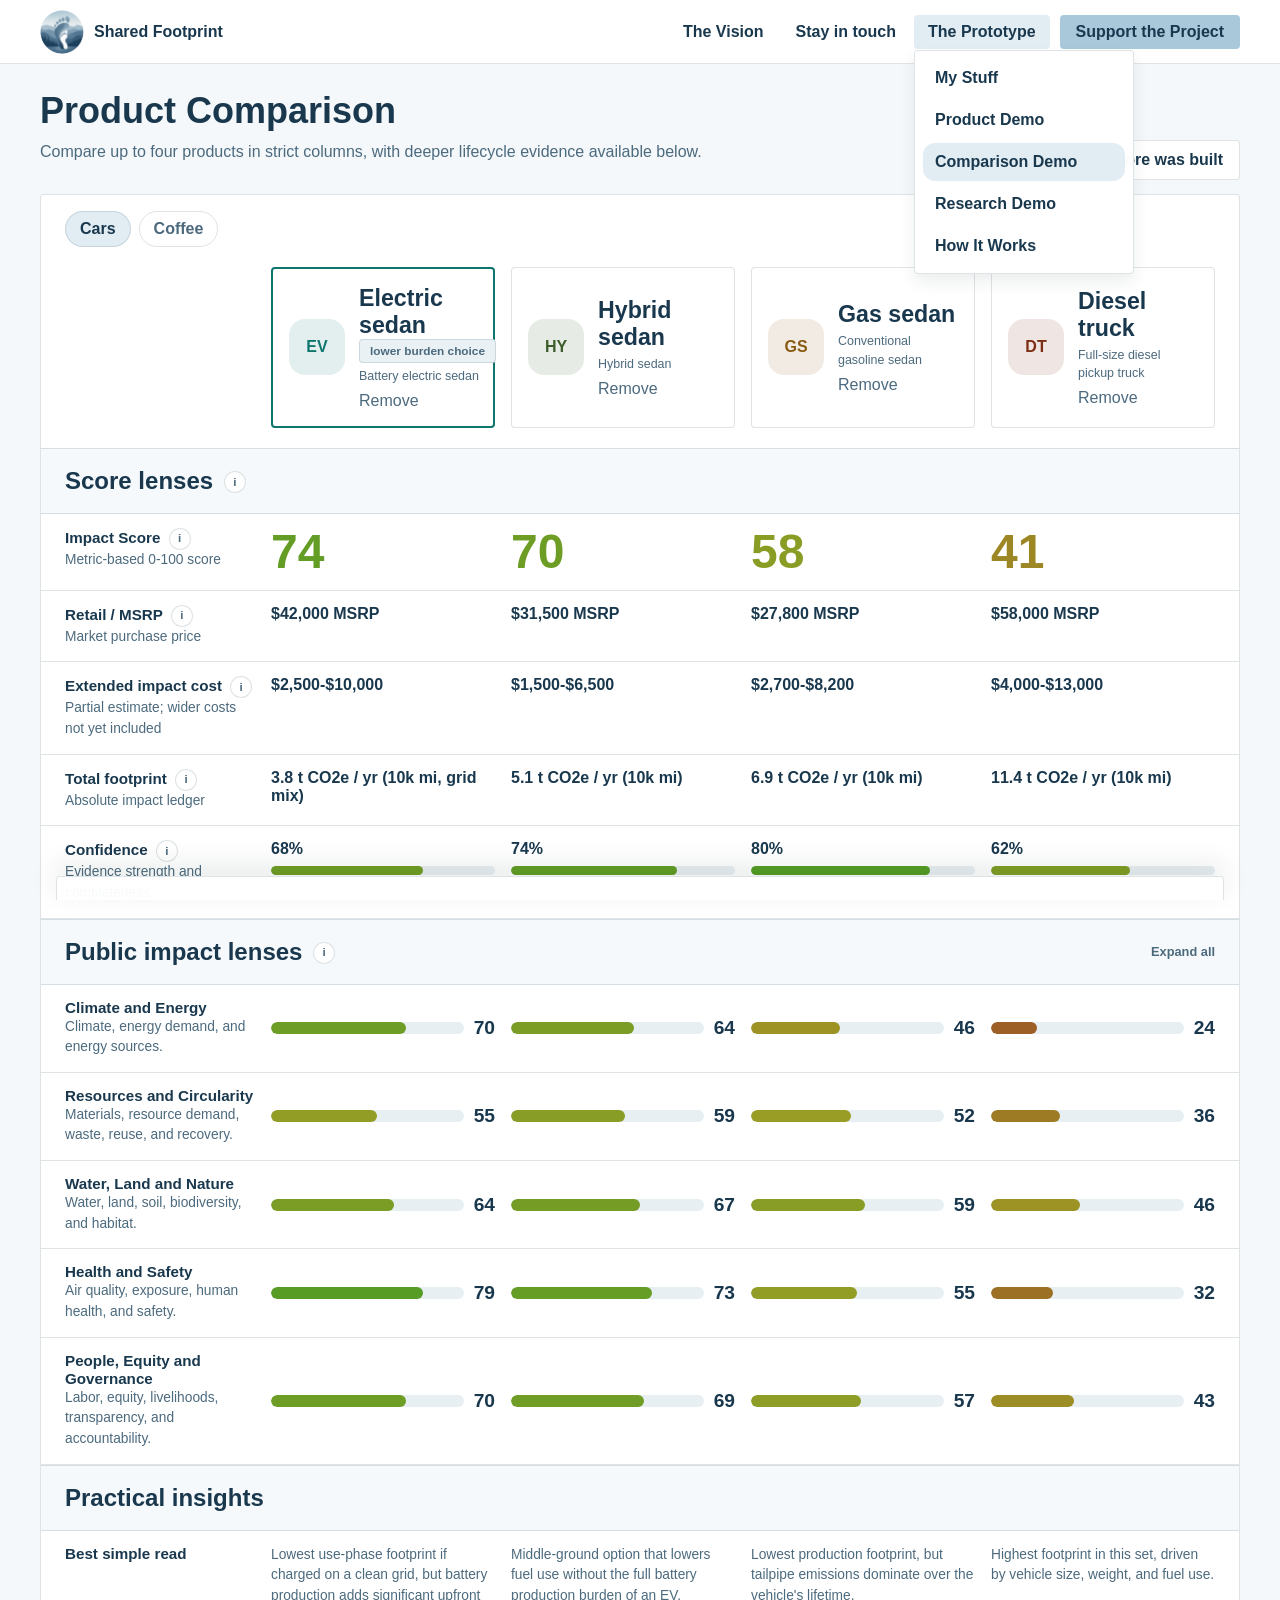
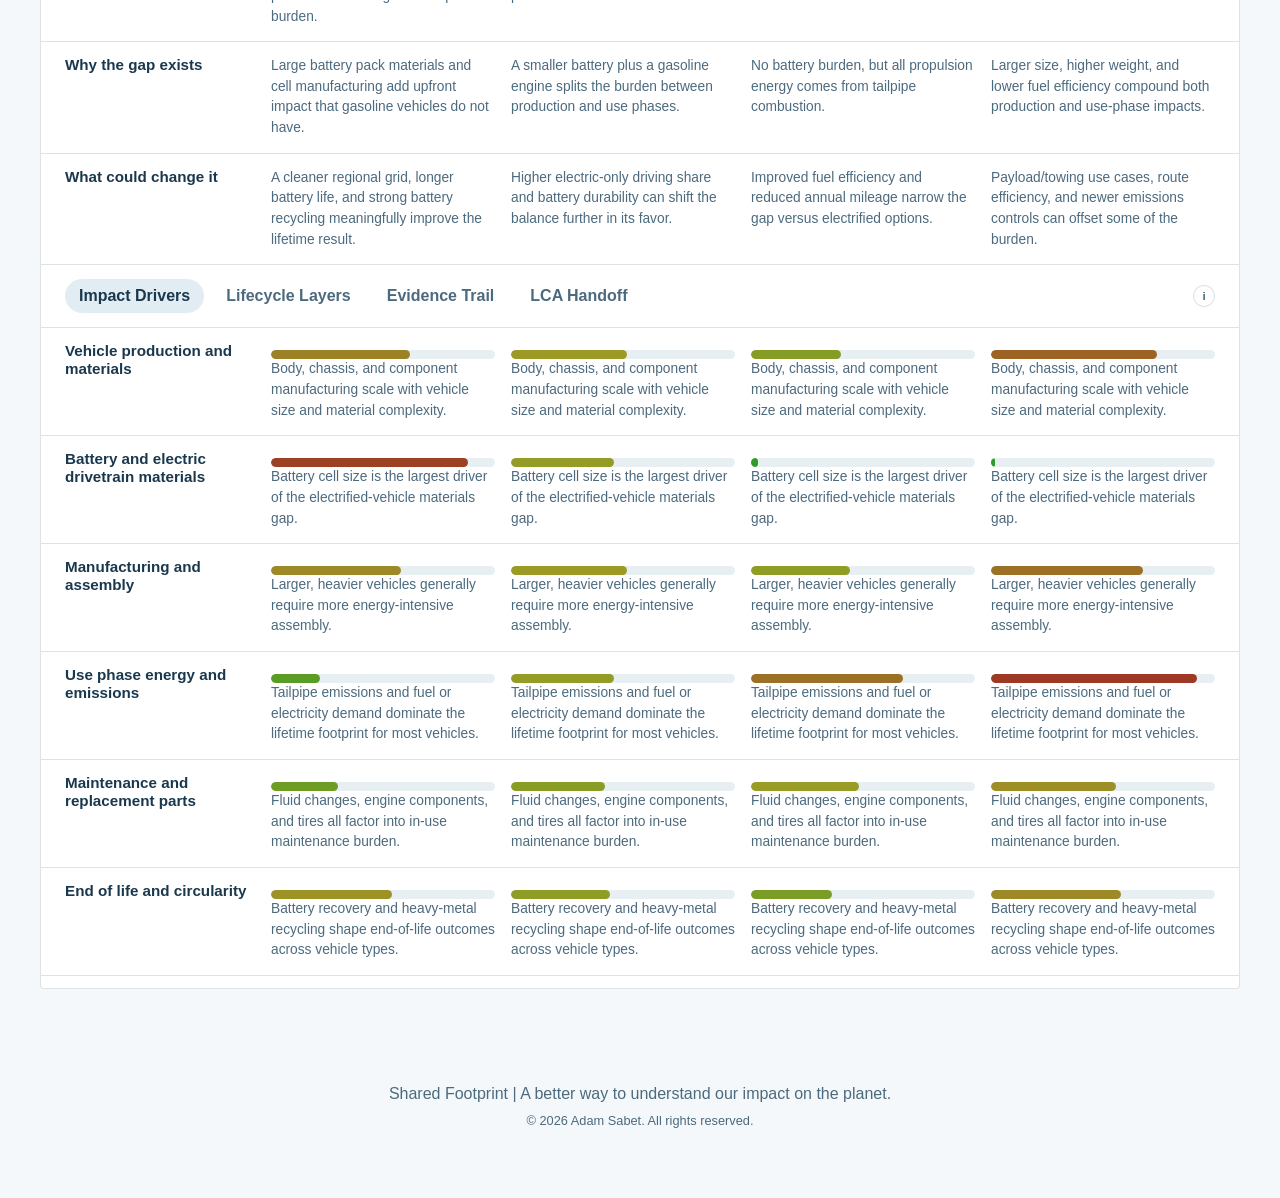
==== commit 01ae8d5d: "chore: rebrand public site as Shared Footprint Co-authored-by: Copilot <223556219+Copilot@users.nore" ====
--- a/comparison.html
+++ b/comparison.html
@@ -3,14 +3,19 @@
   <head>
     <meta charset="utf-8" />
     <meta name="viewport" content="width=device-width, initial-scale=1" />
-    <title>Platform | Product Comparison</title>
+    <title>Shared Footprint | Product Comparison</title>
     <link rel="stylesheet" href="assets/css/styles.css" />
   </head>
   <body data-page="comparison">
     <header class="navbar">
-      <a class="brand" href="index.html"
-        ><span class="brand-mark">PL</span><span>Platform</span></a
-      >
+      <a class="brand" href="index.html">
+        <img
+          class="brand-logo"
+          src="assets/images/Shared Footprint Logo v1 image only.png"
+          alt=""
+        />
+        <span>Shared Footprint</span>
+      </a>
       <button
         class="mobile-menu"
         type="button"
@@ -59,14 +64,14 @@
       <section id="comparison-view" class="comparison-card"></section>
     </main>
     <footer class="footer">
-      Platform | A better way to understand our impact on the planet.
+      Shared Footprint | A better way to understand our impact on the planet.
       <p class="copyright">© 2026 Adam Sabet. All rights reserved.</p>
     </footer>
     <dialog id="lifecycle-dialog" class="info-dialog lifecycle-dialog">
       <button class="dialog-close" type="button" aria-label="Close">x</button>
       <p class="caption uppercase">Lifecycle and score explanation</p>
-      <h2>How TerraScore follows a product</h2>
-      <p>TerraScore connects public product scores to evidence across the full lifecycle. The summary is designed for quick comparison; the research workspace contains the detailed records, sources, assumptions, and review history.</p>
+      <h2>How Shared Footprint follows a product</h2>
+      <p>Shared Footprint connects public product scores to evidence across the full lifecycle. The summary is designed for quick comparison; the research workspace contains the detailed records, sources, assumptions, and review history.</p>
       <div class="lifecycle-modal-grid">
         <article><span>1</span><div><strong>Raw materials</strong><p>Extraction and processing of materials, energy, water, and other inputs.</p></div></article>
         <article><span>2</span><div><strong>Manufacturing</strong><p>Production, assembly, packaging, and process-specific evidence.</p></div></article>
--- a/assets/css/styles.css
+++ b/assets/css/styles.css
@@ -1,11 +1,11 @@
 :root {
-  --ts-ink: #102a26;
-  --ts-ink-soft: #40615b;
-  --ts-surface: #f5faf8;
-  --ts-surface-strong: #e5f1ed;
-  --ts-line: rgba(16, 42, 38, 0.12);
-  --ts-accent: #f0c36a;
-  --ts-accent-hover: #ddb056;
+  --ts-ink: #19384e;
+  --ts-ink-soft: #4c6a7e;
+  --ts-surface: #f4f8fa;
+  --ts-surface-strong: #e2edf3;
+  --ts-line: rgba(25, 56, 78, 0.14);
+  --ts-accent: #a9c8da;
+  --ts-accent-hover: #91b7cd;
   --ts-white: #ffffff;
   --ts-shell-max: 1200px;
   --ts-shadow: none;
@@ -15,7 +15,7 @@
 
 * { box-sizing: border-box; }
 html { scroll-behavior: smooth; }
-body { margin: 0; font-family: 'Segoe UI', 'Inter', 'Helvetica Neue', sans-serif; background: #f7faf8; color: var(--ts-ink); }
+body { margin: 0; font-family: 'Segoe UI', 'Inter', 'Helvetica Neue', sans-serif; background: #f4f8fa; color: var(--ts-ink); }
 body[data-page="comparison"] { padding-bottom: 28px; }
 a { color: inherit; }
 button, input, select { font: inherit; }
@@ -23,7 +23,7 @@
 
 .navbar { position: sticky; top: 0; z-index: 20; width: 100%; margin: 0; display: flex; align-items: center; gap: 12px; min-height: 64px; padding: 0 max(24px, calc((100vw - var(--ts-shell-max)) / 2)); border-bottom: 1px solid var(--ts-line); background: rgba(255,255,255,0.96); backdrop-filter: blur(14px); }
 .brand { display: flex; align-items: center; gap: 10px; margin-right: auto; color: var(--ts-ink); text-decoration: none; font-weight: 900; }
-.brand-mark { display: grid; place-items: center; width: 40px; height: 40px; border-radius: 12px; background: #163f39; color: white; font-weight: 950; }
+.brand-logo { display: block; width: 44px; height: 44px; border-radius: 50%; background: white; object-fit: cover; }
 .nav-links { display: flex; align-items: center; gap: 4px; }
 .nav-links a, .nav-dropdown-trigger, .mobile-menu { border: 0; border-radius: var(--ts-radius-md); background: transparent; padding: 8px 14px; color: var(--ts-ink); text-decoration: none; font-weight: 600; }
 .nav-links a.active, .nav-links a:hover, .nav-dropdown-trigger.active, .nav-dropdown-trigger:hover, .mobile-menu:hover { background: var(--ts-surface-strong); }
@@ -38,9 +38,9 @@
 
 
 .button { display: inline-flex; align-items: center; justify-content: center; min-height: 40px; border-radius: var(--ts-radius-md); padding: 8px 16px; border: 1px solid transparent; text-decoration: none; font-weight: 800; cursor: pointer; white-space: nowrap; }
-.button.contained { background: #183f3a; color: white; }
+.button.contained { background: #234f6b; color: white; }
 .button.contained.gold { background: var(--ts-accent); color: var(--ts-ink); }
-.button.contained:hover { background: #102f2b; }
+.button.contained:hover { background: #19384e; }
 .button.contained.gold:hover { background: var(--ts-accent-hover); }
 .button.outlined { border-color: var(--ts-line); background: white; color: var(--ts-ink); }
 .button.outlined.light { border-color: rgba(255,255,255,0.65); background: transparent; color: white; }
@@ -48,7 +48,7 @@
 .button.full { width: 100%; }
 .button-row, .chip-row { display: flex; flex-wrap: wrap; gap: 12px; align-items: center; }
 .chip-row.centered { justify-content: center; }
-.chip { display: inline-flex; align-items: center; width: max-content; max-width: 100%; min-height: 26px; border: 1px solid var(--ts-line); border-radius: var(--ts-radius-md); background: #edf3ef; padding: 4px 10px; color: var(--ts-ink-soft); font-size: 0.82rem; font-weight: 800; }
+.chip { display: inline-flex; align-items: center; width: max-content; max-width: 100%; min-height: 26px; border: 1px solid var(--ts-line); border-radius: var(--ts-radius-md); background: #e9f1f5; padding: 4px 10px; color: var(--ts-ink-soft); font-size: 0.82rem; font-weight: 800; }
 .chip.small { min-height: 22px; font-size: 0.74rem; }
 .chip.action { cursor: pointer; }
 .paper-card, .score-tile, .comparison-card, .research-paper { border: 1px solid var(--ts-line); border-radius: var(--ts-radius-md); background: #ffffff; box-shadow: none; }
@@ -59,16 +59,16 @@
 h1, h2, h3, p { margin-top: 0; }
 p { color: var(--ts-ink-soft); line-height: 1.5; }
 
-.home-hero { display: grid; grid-template-columns: minmax(0, 1.35fr) minmax(300px, 0.65fr); gap: 32px; align-items: center; min-height: 620px; margin: 0 calc(50% - 50vw); padding: 58px max(24px, calc((100vw - var(--ts-shell-max)) / 2)); background: #115e59; color: white; }
+.home-hero { display: grid; grid-template-columns: minmax(0, 1.35fr) minmax(300px, 0.65fr); gap: 32px; align-items: center; min-height: 620px; margin: 0 calc(50% - 50vw); padding: 58px max(24px, calc((100vw - var(--ts-shell-max)) / 2)); background: #245f7f; color: white; }
 .home-hero h1 { max-width: 820px; margin: 18px 0; font-size: clamp(2.8rem, 5vw, 3.75rem); line-height: 1.12; font-weight: 800; }
 .home-hero .lead { max-width: 820px; margin-bottom: 32px; color: rgba(255,255,255,0.88); font-size: 1.35rem; }
 .home-hero .hero-chip { background: rgba(255,255,255,0.14); color: white; border: 0; }
 .why-card { border-left: 1px solid rgba(255,255,255,0.34); padding: 0 0 0 24px; }
 .why-card p { color: rgba(255,255,255,0.9); }
-.why-card .overline { color: #cbe7df; }
+.why-card .overline { color: #d3e6f0; }
 .hero-visual { display: block; width: 100%; margin-top: 18px; border: 1px solid rgba(255,255,255,0.3); border-radius: var(--ts-radius-md); object-fit: cover; aspect-ratio: 16 / 10; }
 .section-block { padding: 72px 0; border-bottom: 1px solid var(--ts-line); }
-.section-block.pale { background: #f6fbf9; margin: 0 calc(50% - 50vw); padding-left: calc(50vw - 50%); padding-right: calc(50vw - 50%); }
+.section-block.pale { background: #f1f6f9; margin: 0 calc(50% - 50vw); padding-left: calc(50vw - 50%); padding-right: calc(50vw - 50%); }
 .section-heading.centered { max-width: 840px; margin: 0 auto 32px; text-align: center; }
 .section-heading h2, .section-block h2, .support-band h2 { font-size: clamp(2rem, 4vw, 2.5rem); line-height: 1.15; }
 .mui-grid { display: grid; gap: 24px; }
@@ -76,20 +76,20 @@
 .mui-grid.two { grid-template-columns: repeat(2, minmax(0, 1fr)); }
 .split-section { display: grid; grid-template-columns: minmax(0, 0.85fr) minmax(0, 1.15fr); gap: 42px; align-items: center; }
 
-.cta-banner { display: flex; justify-content: space-between; align-items: center; gap: 28px; padding: 36px 44px; margin: 40px 0; border-radius: 0; background: #102a26; color: white; border: 1px solid rgba(255,255,255,0.12); }
+.cta-banner { display: flex; justify-content: space-between; align-items: center; gap: 28px; padding: 36px 44px; margin: 40px 0; border-radius: 0; background: #19384e; color: white; border: 1px solid rgba(255,255,255,0.12); }
 .cta-banner h2 { margin: 0 0 8px; font-size: clamp(1.5rem, 3vw, 1.9rem); color: white; }
 .cta-banner p { margin: 0; color: rgba(255,255,255,0.85); font-size: 1.05rem; max-width: 650px; }
 .cta-banner-content { flex: 1; }
 .cta-banner-actions { flex-shrink: 0; }
 
-.support-band { display: grid; grid-template-columns: minmax(0, 1fr) 320px; gap: 32px; align-items: start; padding: 48px; border-radius: 0; background: #102a26; color: white; }
+.support-band { display: grid; grid-template-columns: minmax(0, 1fr) 320px; gap: 32px; align-items: start; padding: 48px; border-radius: 0; background: #19384e; color: white; }
 .support-band p, .support-band li { color: rgba(255,255,255,0.82); }
 .support-band h3 { margin: 24px 0 12px; color: white; }
 .support-milestones { margin: 8px 0 18px; }
 .milestone-list { display: grid; gap: 12px; margin-top: 14px; }
 .milestone-card { border: 1px solid rgba(255,255,255,0.18); border-radius: var(--ts-radius-md); background: rgba(255,255,255,0.05); padding: 16px; }
 .milestone-meta { display: flex; align-items: center; justify-content: space-between; gap: 12px; margin-bottom: 10px; }
-.milestone-stage { display: inline-flex; align-items: center; min-height: 28px; border-radius: 999px; background: rgba(240,195,106,0.18); padding: 4px 10px; color: #f4d487; font-size: 0.7rem; font-weight: 900; letter-spacing: 0.06em; text-transform: uppercase; }
+.milestone-stage { display: inline-flex; align-items: center; min-height: 28px; border-radius: 999px; background: rgba(169,200,218,0.2); padding: 4px 10px; color: #d3e6f0; font-size: 0.7rem; font-weight: 900; letter-spacing: 0.06em; text-transform: uppercase; }
 .milestone-goal { color: white; font-size: 1.1rem; font-weight: 900; }
 .milestone-card h4 { margin: 0 0 8px; font-size: 1.12rem; color: white; }
 .milestone-card p { margin: 0; }
@@ -107,7 +107,7 @@
 .footprint-benchmark-list { display: grid; gap: 14px; }
 .footprint-benchmark-row > div:first-child { display: flex; justify-content: space-between; gap: 12px; font-size: 0.84rem; }
 .footprint-benchmark-row > div:first-child span { white-space: nowrap; font-weight: 800; }
-.footprint-benchmark-track { height: 12px; margin-top: 6px; overflow: hidden; border-radius: 999px; background: #edf1ed; }
+.footprint-benchmark-track { height: 12px; margin-top: 6px; overflow: hidden; border-radius: 999px; background: #e8eff3; }
 .footprint-benchmark-track span { display: block; height: 100%; border-radius: inherit; }
 .benchmark-source { margin: 16px 0 0; font-size: 0.74rem; }
 .my-stuff-pie-card { padding: 20px; }
@@ -135,7 +135,7 @@
 .my-stuff-percentile-label > span { display: inline-flex; align-items: center; gap: 7px; }
 .my-stuff-percentile-label small { border: 1px solid #d8a653; border-radius: 3px; padding: 1px 4px; color: #785117; font-size: 0.58rem; font-weight: 900; }
 .my-stuff-percentile-label strong { color: var(--ts-ink); }
-.my-stuff-percentile-track { height: 10px; overflow: hidden; border-radius: 999px; background: #edf1ed; }
+.my-stuff-percentile-track { height: 10px; overflow: hidden; border-radius: 999px; background: #e8eff3; }
 .my-stuff-percentile-track span { display: block; height: 100%; border-radius: inherit; }
 .my-stuff-item-list { display: grid; grid-template-columns: repeat(auto-fit, minmax(220px, 1fr)); gap: 12px; margin: 18px 0 0; padding: 0; list-style: none; }
 .my-stuff-item-list li { border-top: 1px solid var(--ts-line); padding-top: 10px; }
@@ -158,33 +158,33 @@
 .problem-card { border: 0; box-shadow: none; background: transparent; text-align: left; padding: 0; }
 .problem-card h3 { font-size: 1.05rem; }
 .problem-callout { max-width: 760px; margin: 40px auto 0; text-align: center; font-size: 1.25rem; font-weight: 700; color: var(--ts-ink); }
-.problem-callout strong { display: block; margin-top: 8px; color: #0f5e56; font-size: 2rem; }
+.problem-callout strong { display: block; margin-top: 8px; color: #2f7295; font-size: 2rem; }
 
 .idea-section { background: #ffffff; }
 .idea-copy { max-width: 760px; margin: 0 auto 40px; text-align: center; }
 .idea-copy .lead { font-size: 1.2rem; color: var(--ts-ink); }
 .lifecycle-flow { display: flex; flex-wrap: wrap; align-items: center; justify-content: center; gap: 6px; margin: 0 auto 28px; }
-.lifecycle-step { display: inline-flex; align-items: center; min-height: 40px; border: 1px solid var(--ts-line); border-radius: 999px; background: #f6fbf9; padding: 8px 18px; color: var(--ts-ink); font-weight: 800; font-size: 0.92rem; }
+.lifecycle-step { display: inline-flex; align-items: center; min-height: 40px; border: 1px solid var(--ts-line); border-radius: 999px; background: #f1f6f9; padding: 8px 18px; color: var(--ts-ink); font-weight: 800; font-size: 0.92rem; }
 .lifecycle-arrow { color: var(--ts-ink-soft); font-weight: 900; }
 .dimension-row { justify-content: center; }
 
-.philosophy-section { background: #0f2b26; color: white; text-align: center; padding: 96px 0; }
+.philosophy-section { background: #19384e; color: white; text-align: center; padding: 96px 0; }
 .philosophy-section h2 { max-width: 760px; margin: 0 auto 28px; color: white; font-size: clamp(1.8rem, 3.6vw, 2.4rem); }
 .philosophy-quote { max-width: 680px; margin: 0 auto; }
 .philosophy-quote p { color: rgba(255,255,255,0.88); font-size: 1.15rem; }
-.philosophy-quote .punch { color: #f0c36a; font-weight: 800; font-size: 1.3rem; }
+.philosophy-quote .punch { color: #c7dfec; font-weight: 800; font-size: 1.3rem; }
 
 .prototype-section { text-align: center; }
 .prototype-grid { display: grid; grid-template-columns: repeat(3, minmax(0, 1fr)); gap: 20px; margin: 36px 0; text-align: left; }
 .screenshot-card img, .screenshot-placeholder { display: block; width: 100%; aspect-ratio: 16 / 10; border: 1px solid var(--ts-line); border-radius: var(--ts-radius-md); object-fit: cover; }
-.screenshot-placeholder { display: grid; place-items: center; background: #eef4f1; color: var(--ts-ink-soft); font-size: 0.85rem; font-weight: 700; text-align: center; padding: 16px; }
+.screenshot-placeholder { display: grid; place-items: center; background: #edf4f8; color: var(--ts-ink-soft); font-size: 0.85rem; font-weight: 700; text-align: center; padding: 16px; }
 .screenshot-card h3 { margin: 14px 0 4px; font-size: 1.05rem; }
 
-.roadmap-section { background: #f6fbf9; }
+.roadmap-section { background: #f1f6f9; }
 .roadmap-steps { display: grid; grid-template-columns: repeat(4, minmax(0, 1fr)); gap: 0; align-items: stretch; margin-top: 36px; }
 .roadmap-step { position: relative; padding: 0 20px; }
 .roadmap-step:not(:first-child) { border-left: 1px solid var(--ts-line); }
-.roadmap-step .roadmap-index { display: block; margin-bottom: 10px; color: #0f5e56; font-weight: 900; font-size: 0.85rem; letter-spacing: 0.04em; }
+.roadmap-step .roadmap-index { display: block; margin-bottom: 10px; color: #2f7295; font-weight: 900; font-size: 0.85rem; letter-spacing: 0.04em; }
 .roadmap-step h3 { font-size: 1.05rem; margin-bottom: 8px; }
 .roadmap-step ul { margin: 0; padding-left: 18px; color: var(--ts-ink-soft); font-size: 0.88rem; }
 .roadmap-step li { margin-bottom: 4px; }
@@ -193,17 +193,17 @@
 .funding-line { display: flex; justify-content: space-between; gap: 16px; border-top: 1px solid rgba(255,255,255,0.16); padding-top: 10px; }
 .funding-line strong { color: white; }
 .funding-total { display: flex; align-items: baseline; gap: 10px; margin: 4px 0 18px; }
-.funding-total .amount { color: #f4d487; font-size: 2.6rem; font-weight: 900; line-height: 1; }
+.funding-total .amount { color: #c7dfec; font-size: 2.6rem; font-weight: 900; line-height: 1; }
 
 .story-section { display: grid; grid-template-columns: minmax(260px, 0.85fr) minmax(0, 1.15fr); gap: 42px; align-items: center; }
 .story-photo { display: block; width: 100%; max-width: 360px; margin: 0 auto; aspect-ratio: 4 / 5; border-radius: var(--ts-radius-md); object-fit: cover; }
 .story-copy h2 { margin-bottom: 18px; }
 
-.vision-section { background: #0a1f1b; color: white; text-align: center; padding: 110px 0; }
+.vision-section { background: #142f43; color: white; text-align: center; padding: 110px 0; }
 .vision-lines { max-width: 620px; margin: 0 auto 24px; }
 .vision-lines p { color: rgba(255,255,255,0.85); font-size: 1.2rem; margin-bottom: 10px; }
 .vision-section h2 { color: white; max-width: 640px; margin: 0 auto 28px; }
-.vision-signoff { color: #f4d487; font-weight: 800; font-size: 1.2rem; }
+.vision-signoff { color: #c7dfec; font-weight: 800; font-size: 1.2rem; }
 
 .final-cta { text-align: center; padding: 80px 0; }
 .final-cta h2 { max-width: 600px; margin: 0 auto 16px; }
@@ -243,7 +243,7 @@
 select { min-height: 40px; border: 1px solid var(--ts-line); border-radius: var(--ts-radius-md); background: white; padding: 8px 12px; color: var(--ts-ink); }
 .top-controls select { flex: 1; }
 .stack { display: grid; gap: 24px; }
-.product-header { display: grid; grid-template-columns: minmax(0, 1fr) 280px; gap: 24px; align-items: center; background: linear-gradient(135deg, #ffffff 0%, #f3f8f5 100%); }
+.product-header { display: grid; grid-template-columns: minmax(0, 1fr) 280px; gap: 24px; align-items: center; background: linear-gradient(135deg, #ffffff 0%, #edf4f8 100%); }
 .product-title-wrap { display: flex; gap: 16px; align-items: center; }
 .product-icon { display: grid; place-items: center; flex: 0 0 auto; width: 56px; height: 56px; border-radius: 16px; background: color-mix(in srgb, var(--product-color) 12%, white); color: var(--product-color); font-weight: 900; }
 .product-icon.small { width: 42px; height: 42px; border-radius: 12px; }
@@ -278,11 +278,11 @@
 .metric-mini > div, .score-tile > div:first-child, .readiness-row > div, .research-metric > div { display: flex; justify-content: space-between; gap: 12px; }
 .metric-mini strong { font-size: 0.78rem; }
 .metric-mini span, .readiness-row span, .research-metric span { color: var(--ts-ink-soft); font-size: 0.82rem; font-weight: 800; }
-.linear { height: 9px; margin-top: 8px; overflow: hidden; border-radius: 999px; background: #edf1ed; }
+.linear { height: 9px; margin-top: 8px; overflow: hidden; border-radius: 999px; background: #e8eff3; }
 .linear span { display: block; height: 100%; border-radius: inherit; }
 .score-tile { position: relative; min-height: 124px; padding: 18px; box-shadow: none; }
 .score-tile[data-info] { cursor: pointer; }
-.score-tile[data-info]:hover { border-color: var(--ts-ink-soft); background: #f8fbf9; }
+.score-tile[data-info]:hover { border-color: var(--ts-ink-soft); background: #f6f9fb; }
 .score-tile h3 { margin: 0; font-size: 1.45rem; font-weight: 900; }
 .score-tile .info { position: absolute; top: 12px; right: 12px; }
 .product-lower-grid { display: grid; grid-template-columns: minmax(280px, 0.35fr) minmax(0, 0.65fr); gap: 24px; }
@@ -298,7 +298,7 @@
 .lifecycle-explainer-trigger { flex-shrink: 0; }
 .lifecycle-dialog { max-width: 660px; }
 .lifecycle-modal-grid { display: grid; grid-template-columns: repeat(2, minmax(0, 1fr)); gap: 12px; margin: 20px 0; }
-.lifecycle-modal-grid article { display: flex; gap: 12px; border: 1px solid var(--ts-line); border-radius: var(--ts-radius-md); padding: 14px; background: #f8fbf9; }
+.lifecycle-modal-grid article { display: flex; gap: 12px; border: 1px solid var(--ts-line); border-radius: var(--ts-radius-md); padding: 14px; background: #f6f9fb; }
 .lifecycle-modal-grid span { display: grid; place-items: center; flex: 0 0 auto; width: 28px; height: 28px; border-radius: 50%; background: var(--ts-surface-strong); color: var(--ts-ink); font-weight: 900; }
 .lifecycle-modal-grid strong { display: block; margin-bottom: 4px; }
 .lifecycle-modal-grid p, .lifecycle-score-note p { margin: 0; color: var(--ts-ink-soft); font-size: 0.86rem; }
@@ -316,10 +316,10 @@
 .compare-product-card.winner { border: 2px solid var(--product-color); }
 .compare-product-card h2 { margin: 0; font-size: 1.45rem; font-weight: 900; }
 .compare-product-card p { margin: 4px 0 0; font-size: 0.78rem; }
-.add-card { display: grid; gap: 10px; justify-items: center; text-align: center; border-style: dashed; background: #fbfdfb; }
-.add-circle { display: grid; place-items: center; width: 54px; height: 54px; border-radius: 50%; background: #edf3ef; color: #5f6f68; font-size: 2rem; }
+.add-card { display: grid; gap: 10px; justify-items: center; text-align: center; border-style: dashed; background: #fbfdfe; }
+.add-circle { display: grid; place-items: center; width: 54px; height: 54px; border-radius: 50%; background: #e9f1f5; color: #5a768a; font-size: 2rem; }
 .text-button { border: 0; background: transparent; color: var(--ts-ink-soft); padding: 6px 0 0; cursor: pointer; }
-.comparison-section-title { margin: 0; padding: 18px 24px; border-top: 1px solid var(--ts-line); border-bottom: 1px solid var(--ts-line); background: #f8fbf9; font-size: 1.5rem; font-weight: 900; }
+.comparison-section-title { margin: 0; padding: 18px 24px; border-top: 1px solid var(--ts-line); border-bottom: 1px solid var(--ts-line); background: #f6f9fb; font-size: 1.5rem; font-weight: 900; }
 .lens-section-title { display: flex; align-items: center; justify-content: space-between; gap: 16px; }
 .lens-section-title h2 { margin: 0; font-size: inherit; }
 .lens-section-title .button.text { min-height: auto; padding: 2px 0; color: var(--ts-ink-soft); font-size: 0.8rem; font-weight: 800; }
@@ -327,11 +327,11 @@
 .comparison-row > div:first-child strong { font-size: 0.95rem; }
 .comparison-row p { margin: 0; font-size: 0.86rem; }
 .comparison-row.lens-summary-row { cursor: pointer; }
-.comparison-row.lens-summary-row:hover { background: #f3f8f5; }
+.comparison-row.lens-summary-row:hover { background: #edf4f8; }
 .comparison-row.lens-summary-row:focus-visible { outline: 2px solid var(--ts-ink-soft); outline-offset: -2px; }
 .comparison-row.lens-summary-row .bar-cell span { color: var(--ts-ink); font-size: 1.2rem; font-weight: 900; }
 .comparison-row.lens-summary-row .linear { height: 12px; }
-.comparison-row.lens-category-row { background: #f8fbf9; }
+.comparison-row.lens-category-row { background: #f6f9fb; }
 .comparison-row.lens-category-row > div:first-child { padding-left: 20px; border-left: 2px solid var(--ts-surface-strong); }
 .comparison-row.lens-category-row > div:first-child strong { font-size: 0.86rem; }
 .comparison-row.lens-category-row .linear span { opacity: 0.5; }
@@ -343,22 +343,22 @@
 .comparison-detail { padding-bottom: 12px; }
 .research-link { margin: 20px 24px; }
 
-.research-body { background: #f4f7f5; }
+.research-body { background: #f3f7f9; }
 .research-app { min-height: 100vh; display: flex; flex-direction: column; }
 .research-header { display: flex; justify-content: space-between; align-items: center; gap: 16px; padding: 10px 20px; border-bottom: 1px solid var(--ts-line); background: white; }
 .research-brand { display: flex; align-items: center; gap: 12px; }
 .research-brand > div > div { display: flex; gap: 10px; align-items: center; flex-wrap: wrap; }
 .research-brand p { margin: 2px 0 0; font-size: 0.78rem; }
-.research-icon { display: grid; place-items: center; width: 36px; height: 36px; border-radius: 12px; background: #163f39; color: white; font-weight: 900; }
+.research-icon { display: grid; place-items: center; width: 36px; height: 36px; border-radius: 12px; background: #234f6b; color: white; font-weight: 900; }
 .research-actions { display: flex; flex-wrap: wrap; gap: 8px; }
 .research-paper { display: grid; grid-template-columns: 260px minmax(0, 1fr) 300px; flex: 1; min-height: 660px; margin: 12px; overflow: hidden; box-shadow: none; }
-.research-sidebar, .research-readiness { padding: 16px; background: #f8fbf9; }
+.research-sidebar, .research-readiness { padding: 16px; background: #f6f9fb; }
 .research-sidebar { border-right: 1px solid var(--ts-line); }
-.research-readiness { border-left: 1px solid var(--ts-line); background: #fcfdfa; }
+.research-readiness { border-left: 1px solid var(--ts-line); background: #fbfdfe; }
 .panel-title { display: flex; justify-content: space-between; align-items: center; }
 .panel-title h2, .research-readiness h2, .research-readiness h3 { margin: 0 0 12px; font-size: 0.95rem; font-weight: 900; }
 .study-node { display: block; width: 100%; margin-bottom: 4px; border: 0; border-radius: 12px; background: transparent; padding: 8px; text-align: left; cursor: pointer; }
-.study-node.active { background: #dcefe8; color: #0d5149; }
+.study-node.active { background: #dceaf2; color: #1a5675; }
 .study-node span { display: block; color: var(--ts-ink-soft); font-size: 0.72rem; line-height: 1.1; }
 .study-node strong { display: block; overflow: hidden; text-overflow: ellipsis; white-space: nowrap; font-size: 0.92rem; }
 .model-source, .handoff { color: var(--ts-ink); font-weight: 800; }
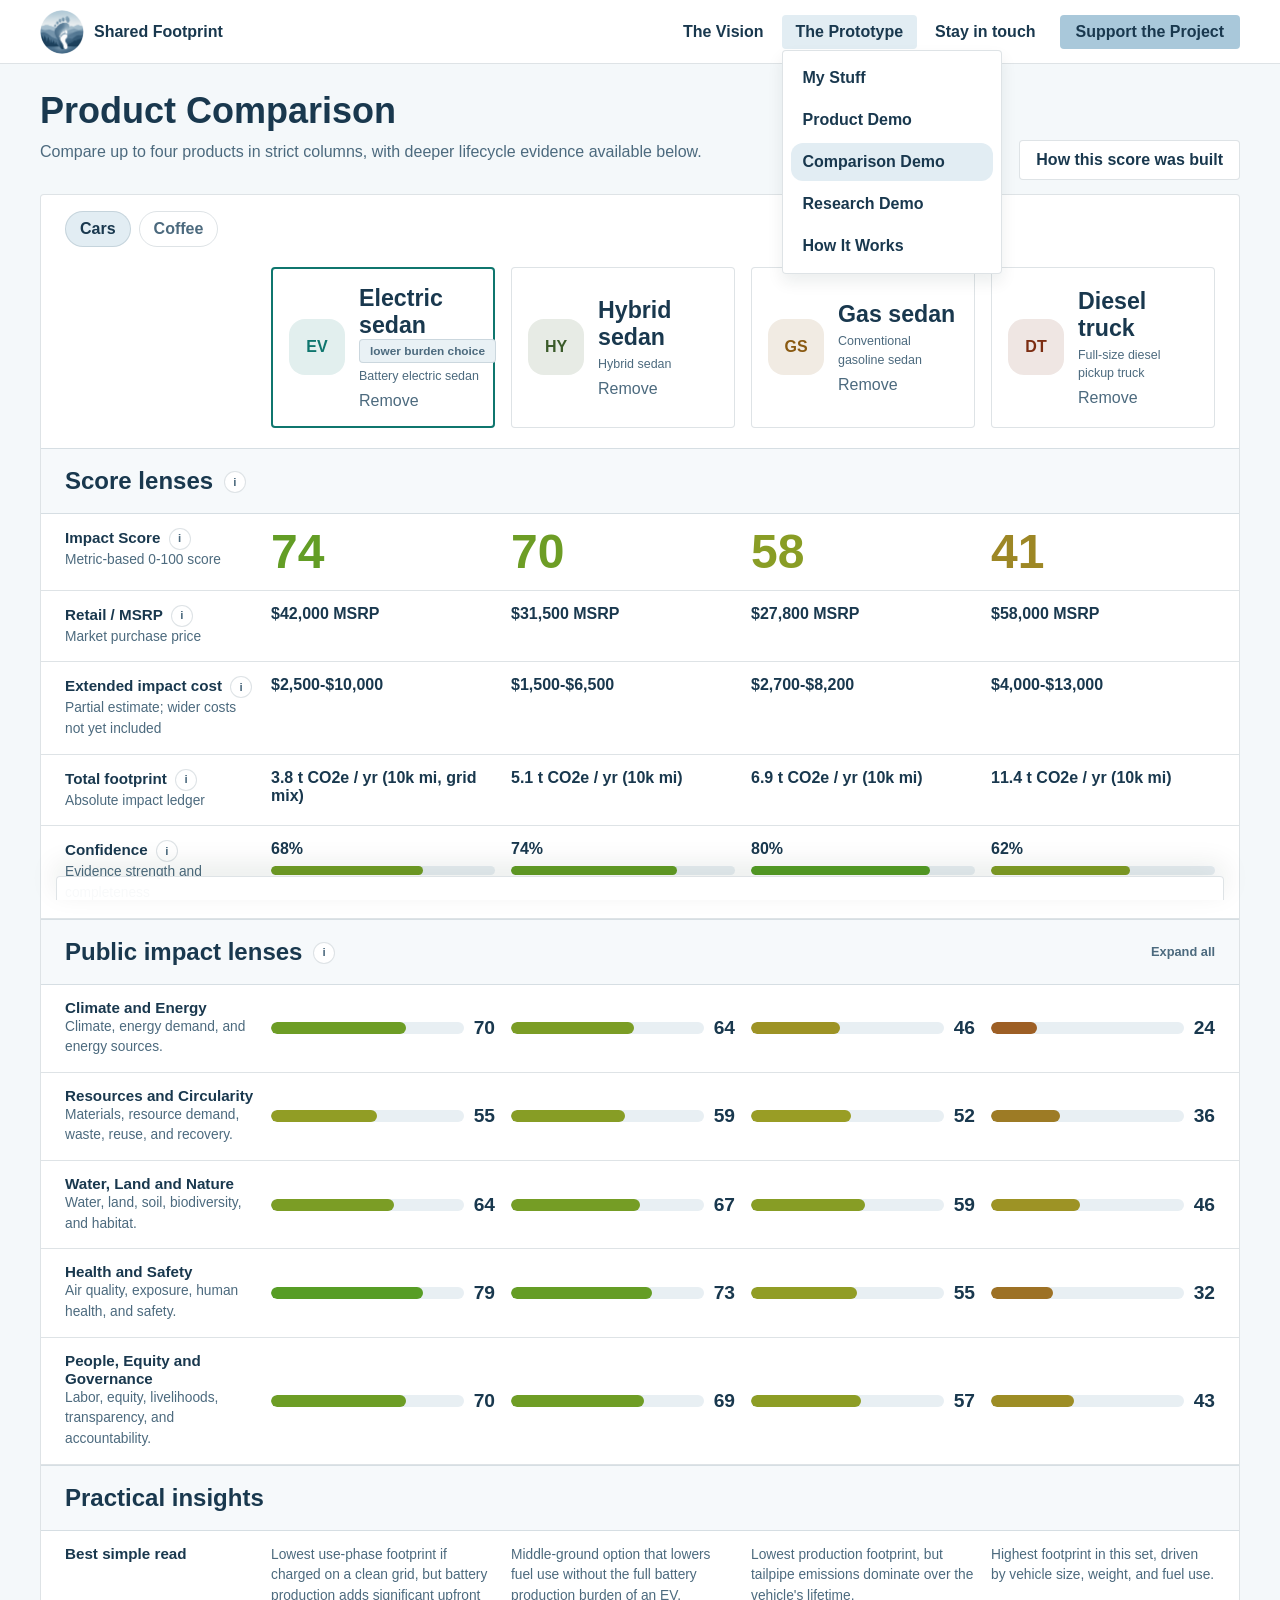
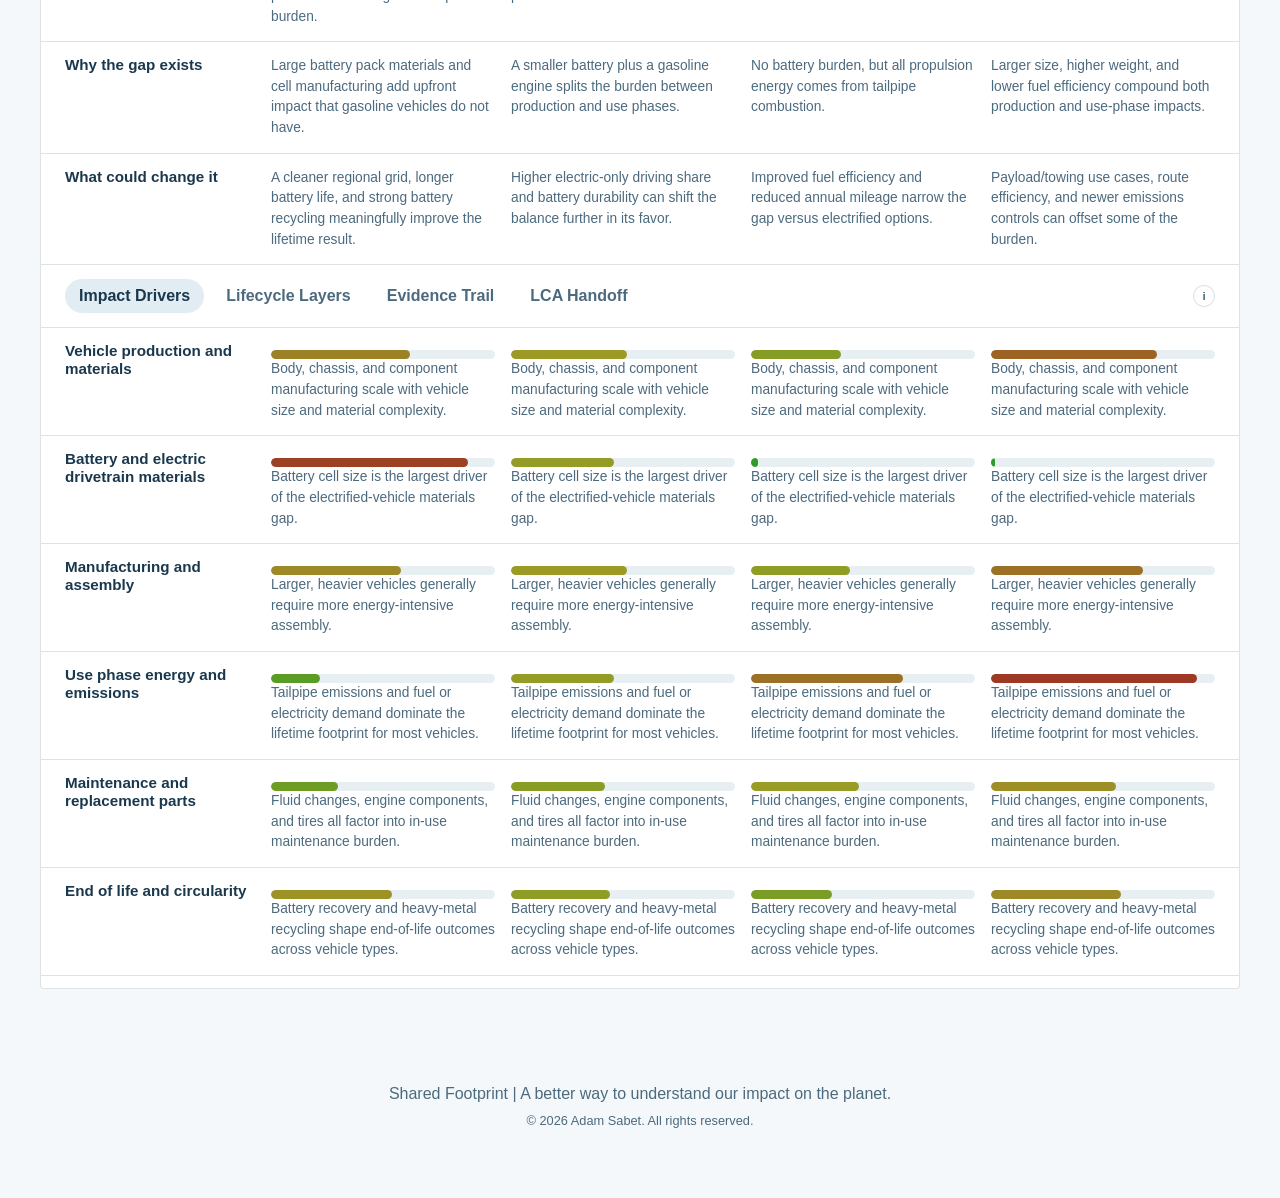
==== commit 7df60018: "Move stay-in-touch link after prototype menu Co-authored-by: Copilot <223556219+Copilot@users.norepl" ====
--- a/comparison.html
+++ b/comparison.html
@@ -26,7 +26,6 @@
       </button>
       <nav id="site-nav" class="nav-links" aria-label="Primary navigation">
         <a href="index.html" data-nav="about">The Vision</a>
-        <a href="stay-in-touch.html" data-nav="stay-in-touch">Stay in touch</a>
         <div class="nav-group">
           <button
             class="nav-dropdown-trigger"
@@ -45,6 +44,7 @@
             <a href="how-it-works.html" data-nav="how-it-works">How It Works</a>
           </div>
         </div>
+        <a href="stay-in-touch.html" data-nav="stay-in-touch">Stay in touch</a>
         <a href="index.html#support" class="nav-cta" data-nav="support">Support the Project</a>
       </nav>
     </header>
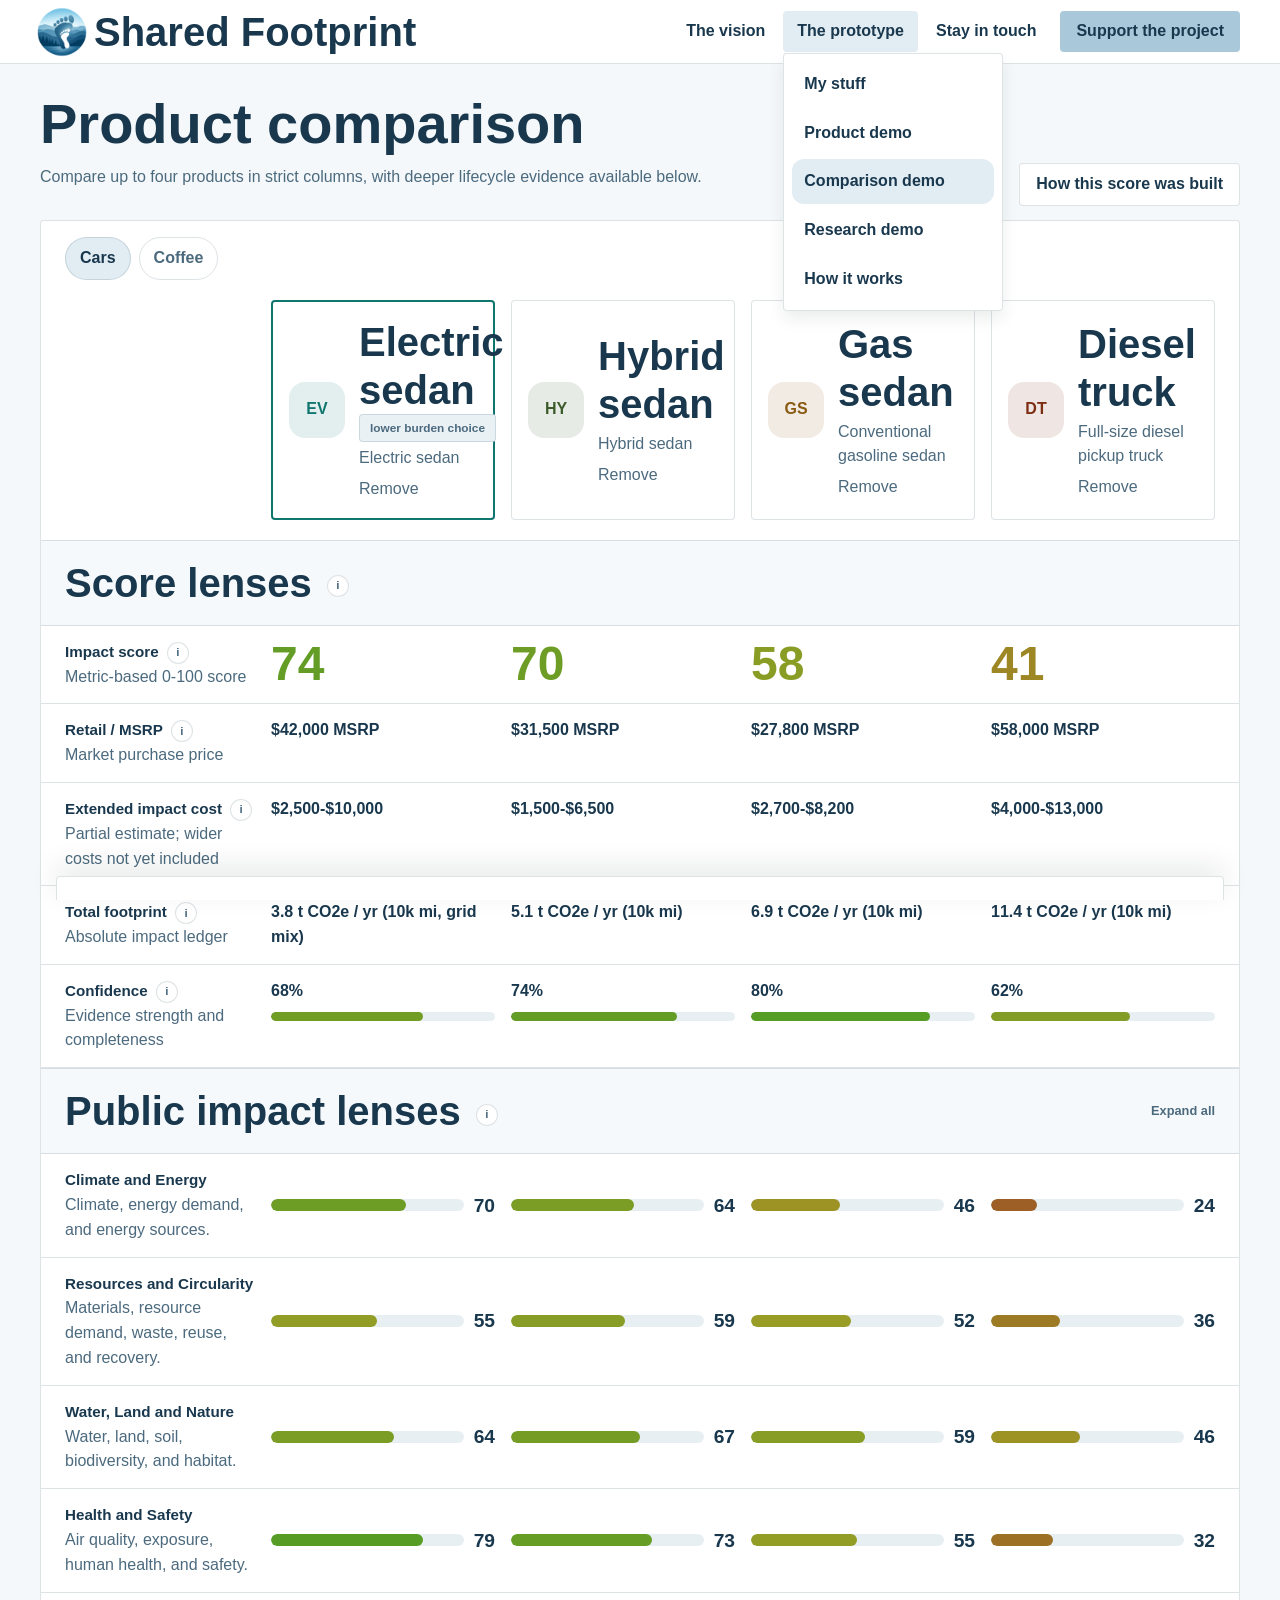
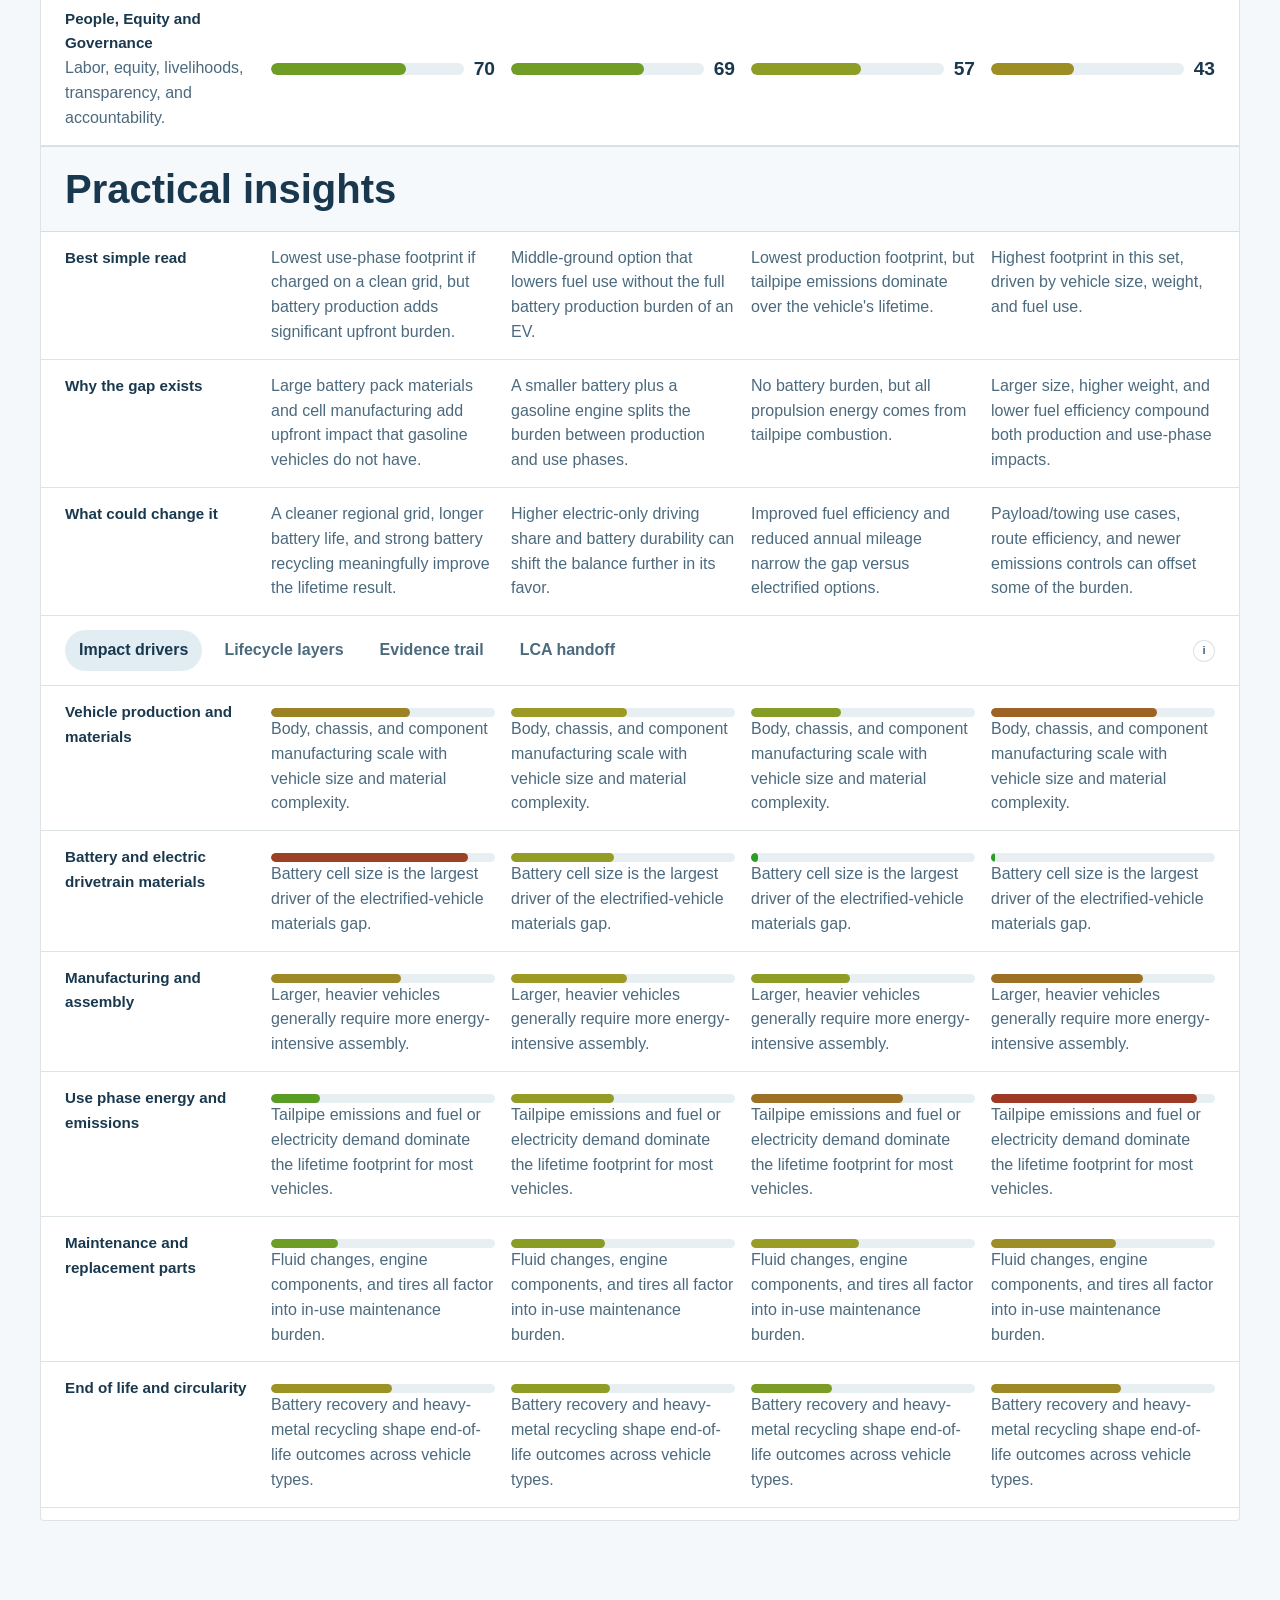
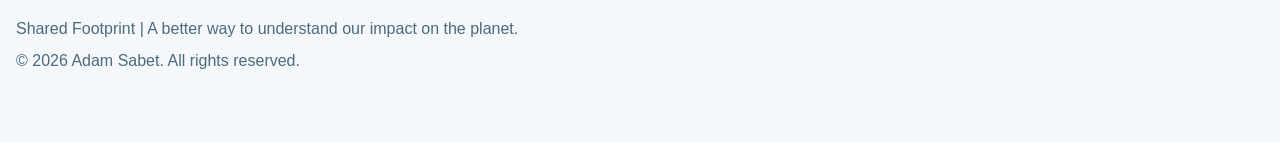
==== commit d5b71e5c: "Update terminology and improve consistency across the platform - Changed "Battery electric sedan" to" ====
--- a/comparison.html
+++ b/comparison.html
@@ -3,7 +3,7 @@
   <head>
     <meta charset="utf-8" />
     <meta name="viewport" content="width=device-width, initial-scale=1" />
-    <title>Shared Footprint | Product Comparison</title>
+    <title>Shared Footprint | Product comparison</title>
     <link rel="stylesheet" href="assets/css/styles.css" />
   </head>
   <body data-page="comparison">
@@ -25,7 +25,7 @@
         Menu
       </button>
       <nav id="site-nav" class="nav-links" aria-label="Primary navigation">
-        <a href="index.html" data-nav="about">The Vision</a>
+        <a href="index.html" data-nav="about">The vision</a>
         <div class="nav-group">
           <button
             class="nav-dropdown-trigger"
@@ -34,24 +34,24 @@
             aria-expanded="false"
             aria-controls="platform-demo-menu"
           >
-            The Prototype
+            The prototype
           </button>
           <div id="platform-demo-menu" class="nav-dropdown">
-            <a href="my-stuff.html" data-nav="my-stuff">My Stuff</a>
-            <a href="product.html" data-nav="product">Product Demo</a>
-            <a href="comparison.html" data-nav="comparison">Comparison Demo</a>
-            <a href="research.html" data-nav="research">Research Demo</a>
-            <a href="how-it-works.html" data-nav="how-it-works">How It Works</a>
+            <a href="my-stuff.html" data-nav="my-stuff">My stuff</a>
+            <a href="product.html" data-nav="product">Product demo</a>
+            <a href="comparison.html" data-nav="comparison">Comparison demo</a>
+            <a href="research.html" data-nav="research">Research demo</a>
+            <a href="how-it-works.html" data-nav="how-it-works">How it works</a>
           </div>
         </div>
         <a href="stay-in-touch.html" data-nav="stay-in-touch">Stay in touch</a>
-        <a href="index.html#support" class="nav-cta" data-nav="support">Support the Project</a>
+        <a href="index.html#support" class="nav-cta" data-nav="support">Support the project</a>
       </nav>
     </header>
     <main class="app-shell comparison-shell">
       <div class="comparison-title">
         <div>
-          <h1>Product Comparison</h1>
+          <h1>Product comparison</h1>
           <p>
             Compare up to four products in strict columns, with
             deeper lifecycle evidence available below.
@@ -79,7 +79,7 @@
         <article><span>4</span><div><strong>End of life</strong><p>Reuse, repair, recycling, recovery, disposal, and remaining uncertainty.</p></div></article>
       </div>
       <div class="lifecycle-score-note"><strong>Overall impact score</strong><p>A 0-100 comparison score summarizes the twelve governed impact categories; higher scores indicate better overall performance. Confidence, absolute footprint, extended impact cost ranges, and source evidence remain separate so the summary does not hide tradeoffs.</p></div>
-      <a class="button contained" href="research.html">Dive deeper in Research</a>
+      <a class="button contained" href="research.html">Dive deeper in research</a>
     </dialog>
     <dialog id="info-dialog" class="info-dialog">
       <button class="dialog-close" type="button" aria-label="Close">x</button>
--- a/assets/css/styles.css
+++ b/assets/css/styles.css
@@ -1,4 +1,16 @@
 :root {
+  --ts-font-family: "Segoe UI", sans-serif;
+  --ts-font-size-body: 1rem;
+  --ts-font-weight-body: 400;
+  --ts-line-height-body: 1.55;
+  --ts-font-weight-heading: 700;
+  --ts-line-height-heading: 1.2;
+  --ts-font-size-h1: clamp(2.5rem, 5vw, 3.5rem);
+  --ts-font-size-h2: clamp(2rem, 4vw, 2.5rem);
+  --ts-font-size-h3: 1.5rem;
+  --ts-font-size-h4: 1.25rem;
+  --ts-font-size-h5: 1.125rem;
+  --ts-font-size-h6: 1rem;
   --ts-ink: #19384e;
   --ts-ink-soft: #4c6a7e;
   --ts-surface: #f4f8fa;
@@ -15,15 +27,15 @@
 
 * { box-sizing: border-box; }
 html { scroll-behavior: smooth; }
-body { margin: 0; font-family: 'Segoe UI', 'Inter', 'Helvetica Neue', sans-serif; background: #f4f8fa; color: var(--ts-ink); }
+body { margin: 0; font-family: var(--ts-font-family); font-size: var(--ts-font-size-body); font-weight: var(--ts-font-weight-body); line-height: var(--ts-line-height-body); background: #f4f8fa; color: var(--ts-ink); }
 body[data-page="comparison"] { padding-bottom: 28px; }
 a { color: inherit; }
-button, input, select { font: inherit; }
+button, input, select, textarea { font: inherit; }
 .app-shell { width: min(100% - 48px, var(--ts-shell-max)); margin: 0 auto; padding-bottom: 72px; }
 
 .navbar { position: sticky; top: 0; z-index: 20; width: 100%; margin: 0; display: flex; align-items: center; gap: 12px; min-height: 64px; padding: 0 max(24px, calc((100vw - var(--ts-shell-max)) / 2)); border-bottom: 1px solid var(--ts-line); background: rgba(255,255,255,0.96); backdrop-filter: blur(14px); }
-.brand { display: flex; align-items: center; gap: 10px; margin-right: auto; color: var(--ts-ink); text-decoration: none; font-weight: 900; }
-.brand-logo { display: block; width: 44px; height: 44px; border-radius: 50%; background: white; object-fit: cover; }
+.brand { display: flex; align-items: center; gap: 10px; margin-right: auto; color: var(--ts-ink); text-decoration: none; font-size: var(--ts-font-size-h2); font-weight: 900; }
+.brand-logo { display: block; width: 44px; height: 44px; border-radius: 50%; background: white; object-fit: cover; transform: scale(1.14); }
 .nav-links { display: flex; align-items: center; gap: 4px; }
 .nav-links a, .nav-dropdown-trigger, .mobile-menu { border: 0; border-radius: var(--ts-radius-md); background: transparent; padding: 8px 14px; color: var(--ts-ink); text-decoration: none; font-weight: 600; }
 .nav-links a.active, .nav-links a:hover, .nav-dropdown-trigger.active, .nav-dropdown-trigger:hover, .mobile-menu:hover { background: var(--ts-surface-strong); }
@@ -47,7 +59,6 @@
 .button.text { border: 0; background: transparent; color: var(--ts-ink); }
 .button.full { width: 100%; }
 .button-row, .chip-row { display: flex; flex-wrap: wrap; gap: 12px; align-items: center; }
-.chip-row.centered { justify-content: center; }
 .chip { display: inline-flex; align-items: center; width: max-content; max-width: 100%; min-height: 26px; border: 1px solid var(--ts-line); border-radius: var(--ts-radius-md); background: #e9f1f5; padding: 4px 10px; color: var(--ts-ink-soft); font-size: 0.82rem; font-weight: 800; }
 .chip.small { min-height: 22px; font-size: 0.74rem; }
 .chip.action { cursor: pointer; }
@@ -55,13 +66,21 @@
 .paper-card { padding: 24px; }
 .paper-card.compact { padding: 20px; border-radius: var(--ts-radius-md); box-shadow: none; }
 .caption, .overline { margin: 0 0 6px; color: var(--ts-ink-soft); font-size: 0.75rem; font-weight: 800; }
-.uppercase, .overline { text-transform: uppercase; letter-spacing: 0.04em; }
-h1, h2, h3, p { margin-top: 0; }
-p { color: var(--ts-ink-soft); line-height: 1.5; }
+.uppercase { text-transform: uppercase; letter-spacing: 0.04em; }
+.overline { letter-spacing: 0.04em; }
+h1, h2, h3, h4, h5, h6, p { margin-top: 0; }
+h1, h2, h3, h4, h5, h6 { color: inherit; font-weight: var(--ts-font-weight-heading); line-height: var(--ts-line-height-heading); }
+h1 { font-size: var(--ts-font-size-h1); }
+h2 { font-size: var(--ts-font-size-h2); }
+h3 { font-size: var(--ts-font-size-h3); }
+h4 { font-size: var(--ts-font-size-h4); }
+h5 { font-size: var(--ts-font-size-h5); }
+h6 { font-size: var(--ts-font-size-h6); }
+p, li { color: var(--ts-ink-soft); font-size: var(--ts-font-size-body); font-weight: var(--ts-font-weight-body); line-height: var(--ts-line-height-body); }
 
 .home-hero { display: grid; grid-template-columns: minmax(0, 1.35fr) minmax(300px, 0.65fr); gap: 32px; align-items: center; min-height: 620px; margin: 0 calc(50% - 50vw); padding: 58px max(24px, calc((100vw - var(--ts-shell-max)) / 2)); background: #245f7f; color: white; }
-.home-hero h1 { max-width: 820px; margin: 18px 0; font-size: clamp(2.8rem, 5vw, 3.75rem); line-height: 1.12; font-weight: 800; }
-.home-hero .lead { max-width: 820px; margin-bottom: 32px; color: rgba(255,255,255,0.88); font-size: 1.35rem; }
+.home-hero h1 { max-width: 820px; margin: 18px 0; }
+.home-hero .lead { max-width: 820px; margin-bottom: 16px; color: rgba(255,255,255,0.88); }
 .home-hero .hero-chip { background: rgba(255,255,255,0.14); color: white; border: 0; }
 .why-card { border-left: 1px solid rgba(255,255,255,0.34); padding: 0 0 0 24px; }
 .why-card p { color: rgba(255,255,255,0.9); }
@@ -69,16 +88,15 @@
 .hero-visual { display: block; width: 100%; margin-top: 18px; border: 1px solid rgba(255,255,255,0.3); border-radius: var(--ts-radius-md); object-fit: cover; aspect-ratio: 16 / 10; }
 .section-block { padding: 72px 0; border-bottom: 1px solid var(--ts-line); }
 .section-block.pale { background: #f1f6f9; margin: 0 calc(50% - 50vw); padding-left: calc(50vw - 50%); padding-right: calc(50vw - 50%); }
-.section-heading.centered { max-width: 840px; margin: 0 auto 32px; text-align: center; }
-.section-heading h2, .section-block h2, .support-band h2 { font-size: clamp(2rem, 4vw, 2.5rem); line-height: 1.15; }
+.section-heading { max-width: 840px; margin: 0 0 32px; text-align: left; }
 .mui-grid { display: grid; gap: 24px; }
 .mui-grid.three { grid-template-columns: repeat(3, minmax(0, 1fr)); }
 .mui-grid.two { grid-template-columns: repeat(2, minmax(0, 1fr)); }
 .split-section { display: grid; grid-template-columns: minmax(0, 0.85fr) minmax(0, 1.15fr); gap: 42px; align-items: center; }
 
 .cta-banner { display: flex; justify-content: space-between; align-items: center; gap: 28px; padding: 36px 44px; margin: 40px 0; border-radius: 0; background: #19384e; color: white; border: 1px solid rgba(255,255,255,0.12); }
-.cta-banner h2 { margin: 0 0 8px; font-size: clamp(1.5rem, 3vw, 1.9rem); color: white; }
-.cta-banner p { margin: 0; color: rgba(255,255,255,0.85); font-size: 1.05rem; max-width: 650px; }
+.cta-banner h2 { margin: 0 0 8px; color: white; }
+.cta-banner p { margin: 0; color: rgba(255,255,255,0.85); max-width: 650px; }
 .cta-banner-content { flex: 1; }
 .cta-banner-actions { flex-shrink: 0; }
 
@@ -91,19 +109,19 @@
 .milestone-meta { display: flex; align-items: center; justify-content: space-between; gap: 12px; margin-bottom: 10px; }
 .milestone-stage { display: inline-flex; align-items: center; min-height: 28px; border-radius: 999px; background: rgba(169,200,218,0.2); padding: 4px 10px; color: #d3e6f0; font-size: 0.7rem; font-weight: 900; letter-spacing: 0.06em; text-transform: uppercase; }
 .milestone-goal { color: white; font-size: 1.1rem; font-weight: 900; }
-.milestone-card h4 { margin: 0 0 8px; font-size: 1.12rem; color: white; }
+.milestone-card h4 { margin: 0 0 8px; color: white; }
 .milestone-card p { margin: 0; }
 .gfm-embed { margin: 18px 0 12px; }
 .disclosure { border: 1px solid rgba(255,255,255,0.2); border-radius: var(--ts-radius-md); padding: 14px; }
 .support-actions-card { display: grid; gap: 14px; border-radius: var(--ts-radius-md); background: rgba(255,255,255,0.1); padding: 18px; }
-.footer { padding: 24px 16px 40px; text-align: center; color: var(--ts-ink-soft); }
-.footer .copyright { margin: 8px 0 0; font-size: 0.8rem; }
+.footer { padding: 24px 16px 40px; text-align: left; color: var(--ts-ink-soft); }
+.footer .copyright { margin: 8px 0 0; }
 
 /* My Stuff page */
 .my-stuff-summary { display: grid; grid-template-columns: minmax(0, 1.3fr) minmax(190px, 0.7fr) minmax(250px, 1fr); gap: 20px; align-items: stretch; }
 .my-stuff-summary > * { min-width: 0; }
 .footprint-summary { padding: 20px; }
-.footprint-summary h2 { margin: 0 0 20px; font-size: 1.65rem; line-height: 1.15; }
+.footprint-summary h2 { margin: 0 0 20px; }
 .footprint-benchmark-list { display: grid; gap: 14px; }
 .footprint-benchmark-row > div:first-child { display: flex; justify-content: space-between; gap: 12px; font-size: 0.84rem; }
 .footprint-benchmark-row > div:first-child span { white-space: nowrap; font-weight: 800; }
@@ -111,9 +129,9 @@
 .footprint-benchmark-track span { display: block; height: 100%; border-radius: inherit; }
 .benchmark-source { margin: 16px 0 0; font-size: 0.74rem; }
 .my-stuff-pie-card { padding: 20px; }
-.my-stuff-pie-card h2 { margin: 0 0 16px; font-size: 1rem; font-weight: 900; }
+.my-stuff-pie-card h2 { margin: 0 0 16px; }
 .my-stuff-pie-layout { display: grid; grid-template-columns: minmax(110px, 0.8fr) minmax(0, 1.2fr); gap: 16px; align-items: center; }
-.my-stuff-pie { display: grid; place-items: center; width: min(100%, 150px); aspect-ratio: 1; margin: 0 auto; border-radius: 50%; }
+.my-stuff-pie { display: grid; place-items: center; width: min(100%, 150px); aspect-ratio: 1; margin: 0; border-radius: 50%; }
 .my-stuff-pie > span { display: grid; place-content: center; width: 54%; height: 54%; border-radius: 50%; background: #ffffff; color: var(--ts-ink); font-size: 1rem; font-weight: 900; text-align: center; }
 .my-stuff-pie small { display: block; color: var(--ts-ink-soft); font-size: 0.64rem; font-weight: 700; }
 .my-stuff-pie-legend { display: grid; gap: 7px; margin: 0; padding: 0; list-style: none; }
@@ -124,9 +142,9 @@
 .my-stuff-categories { display: grid; gap: 20px; margin-top: 24px; }
 .my-stuff-category { border-left: 3px solid var(--product-color); }
 .my-stuff-category-header { display: grid; grid-template-columns: auto minmax(0, 1fr) auto; gap: 16px; align-items: start; margin-bottom: 14px; }
-.my-stuff-category-header h2 { margin: 0 0 4px; font-size: 1.25rem; font-weight: 900; }
-.my-stuff-category-header p { margin: 0; font-size: 0.9rem; }
-.my-stuff-category-figures { text-align: right; white-space: nowrap; }
+.my-stuff-category-header h2 { margin: 0 0 4px; }
+.my-stuff-category-header p { margin: 0; }
+.my-stuff-category-figures { text-align: left; white-space: nowrap; }
 .my-stuff-category-figures strong { display: block; color: var(--product-color); font-size: 1.3rem; font-weight: 900; }
 .my-stuff-category-figures span { display: inline-flex; align-items: center; gap: 2px; color: var(--ts-ink-soft); font-size: 0.78rem; font-weight: 700; }
 .my-stuff-percentile-comparisons { display: grid; gap: 12px; max-width: 680px; margin: 18px 0 4px; }
@@ -140,9 +158,8 @@
 .my-stuff-item-list { display: grid; grid-template-columns: repeat(auto-fit, minmax(220px, 1fr)); gap: 12px; margin: 18px 0 0; padding: 0; list-style: none; }
 .my-stuff-item-list li { border-top: 1px solid var(--ts-line); padding-top: 10px; }
 .my-stuff-item-list strong { display: block; font-size: 0.9rem; }
-.my-stuff-item-list p { margin: 4px 0 0; font-size: 0.8rem; }
+.my-stuff-item-list p { margin: 4px 0 0; }
 .my-stuff-note { margin-top: 28px; }
-.my-stuff-note h2 { font-size: 1.3rem; font-weight: 900; }
 
 @media (max-width: 720px) {
   .my-stuff-summary { grid-template-columns: 1fr; }
@@ -153,41 +170,46 @@
 }
 
 /* Story-driven homepage sections (fundraising rework) */
-.problem-section { text-align: center; }
-.problem-grid { max-width: 960px; margin: 0 auto; }
+.problem-section { text-align: left; }
+.problem-grid { max-width: 960px; margin: 0; }
 .problem-card { border: 0; box-shadow: none; background: transparent; text-align: left; padding: 0; }
-.problem-card h3 { font-size: 1.05rem; }
-.problem-callout { max-width: 760px; margin: 40px auto 0; text-align: center; font-size: 1.25rem; font-weight: 700; color: var(--ts-ink); }
-.problem-callout strong { display: block; margin-top: 8px; color: #2f7295; font-size: 2rem; }
+.problem-callout { max-width: 760px; margin: 40px 0 0; text-align: left; }
+.problem-callout strong { display: block; margin-top: 8px; font-weight: var(--ts-font-weight-heading); color: inherit; }
 
 .idea-section { background: #ffffff; }
-.idea-copy { max-width: 760px; margin: 0 auto 40px; text-align: center; }
-.idea-copy .lead { font-size: 1.2rem; color: var(--ts-ink); }
-.lifecycle-flow { display: flex; flex-wrap: wrap; align-items: center; justify-content: center; gap: 6px; margin: 0 auto 28px; }
+.idea-copy { max-width: 760px; margin: 0 0 40px; text-align: left; }
+.lifecycle-flow { display: flex; flex-wrap: wrap; align-items: center; justify-content: flex-start; gap: 6px; margin: 0 0 28px; }
 .lifecycle-step { display: inline-flex; align-items: center; min-height: 40px; border: 1px solid var(--ts-line); border-radius: 999px; background: #f1f6f9; padding: 8px 18px; color: var(--ts-ink); font-weight: 800; font-size: 0.92rem; }
 .lifecycle-arrow { color: var(--ts-ink-soft); font-weight: 900; }
-.dimension-row { justify-content: center; }
-
-.philosophy-section { background: #19384e; color: white; text-align: center; padding: 96px 0; }
-.philosophy-section h2 { max-width: 760px; margin: 0 auto 28px; color: white; font-size: clamp(1.8rem, 3.6vw, 2.4rem); }
-.philosophy-quote { max-width: 680px; margin: 0 auto; }
-.philosophy-quote p { color: rgba(255,255,255,0.88); font-size: 1.15rem; }
-.philosophy-quote .punch { color: #c7dfec; font-weight: 800; font-size: 1.3rem; }
-
-.prototype-section { text-align: center; }
+.dimension-row { justify-content: flex-start; }
+
+.philosophy-section { background: #19384e; color: white; text-align: left; padding: 96px 0; }
+.philosophy-section h2 { max-width: 760px; margin: 0 0 28px; color: white; }
+.philosophy-quote { max-width: 680px; margin: 0; }
+.philosophy-quote p { color: rgba(255,255,255,0.88); }
+
+.prototype-section { text-align: left; }
 .prototype-grid { display: grid; grid-template-columns: repeat(3, minmax(0, 1fr)); gap: 20px; margin: 36px 0; text-align: left; }
 .screenshot-card img, .screenshot-placeholder { display: block; width: 100%; aspect-ratio: 16 / 10; border: 1px solid var(--ts-line); border-radius: var(--ts-radius-md); object-fit: cover; }
-.screenshot-placeholder { display: grid; place-items: center; background: #edf4f8; color: var(--ts-ink-soft); font-size: 0.85rem; font-weight: 700; text-align: center; padding: 16px; }
-.screenshot-card h3 { margin: 14px 0 4px; font-size: 1.05rem; }
+.screenshot-placeholder { display: grid; place-items: center start; background: #edf4f8; color: var(--ts-ink-soft); font-size: 0.85rem; font-weight: 700; text-align: left; padding: 16px; }
+.screenshot-card h3 { margin: 14px 0 4px; }
 
 .roadmap-section { background: #f1f6f9; }
-.roadmap-steps { display: grid; grid-template-columns: repeat(4, minmax(0, 1fr)); gap: 0; align-items: stretch; margin-top: 36px; }
-.roadmap-step { position: relative; padding: 0 20px; }
+.roadmap-steps { display: grid; grid-template-columns: repeat(5, minmax(0, 1fr)); gap: 0; align-items: stretch; margin-top: 36px; }
+.roadmap-step { position: relative; display: flex; flex-direction: column; padding: 0 20px; }
 .roadmap-step:not(:first-child) { border-left: 1px solid var(--ts-line); }
 .roadmap-step .roadmap-index { display: block; margin-bottom: 10px; color: #2f7295; font-weight: 900; font-size: 0.85rem; letter-spacing: 0.04em; }
-.roadmap-step h3 { font-size: 1.05rem; margin-bottom: 8px; }
-.roadmap-step ul { margin: 0; padding-left: 18px; color: var(--ts-ink-soft); font-size: 0.88rem; }
+.roadmap-step h3 { margin-bottom: 8px; }
+.roadmap-step ul { margin: 0; padding-left: 18px; color: var(--ts-ink-soft); }
 .roadmap-step li { margin-bottom: 4px; }
+.roadmap-budget { margin: auto 0 0; padding-top: 16px; border-top: 1px solid var(--ts-line); color: var(--ts-ink); font-weight: 700; }
+
+@media (min-width: 901px) and (max-width: 1100px) {
+  .roadmap-steps { grid-template-columns: repeat(6, minmax(0, 1fr)); }
+  .roadmap-step { grid-column: span 2; }
+  .roadmap-step:nth-child(4) { grid-column: 2 / span 2; border-left: 0; }
+  .roadmap-step:nth-child(5) { grid-column: 4 / span 2; }
+}
 
 .funding-breakdown { display: grid; gap: 10px; margin: 18px 0 22px; }
 .funding-line { display: flex; justify-content: space-between; gap: 16px; border-top: 1px solid rgba(255,255,255,0.16); padding-top: 10px; }
@@ -199,45 +221,46 @@
 .story-photo { display: block; width: 100%; max-width: 360px; margin: 0 auto; aspect-ratio: 4 / 5; border-radius: var(--ts-radius-md); object-fit: cover; }
 .story-copy h2 { margin-bottom: 18px; }
 
-.vision-section { background: #142f43; color: white; text-align: center; padding: 110px 0; }
-.vision-lines { max-width: 620px; margin: 0 auto 24px; }
-.vision-lines p { color: rgba(255,255,255,0.85); font-size: 1.2rem; margin-bottom: 10px; }
-.vision-section h2 { color: white; max-width: 640px; margin: 0 auto 28px; }
-.vision-signoff { color: #c7dfec; font-weight: 800; font-size: 1.2rem; }
-
-.final-cta { text-align: center; padding: 80px 0; }
-.final-cta h2 { max-width: 600px; margin: 0 auto 16px; }
-.final-cta p { max-width: 560px; margin: 0 auto 28px; }
-
-.share-section { border-top: 1px solid var(--ts-line); padding: 48px 0 72px; text-align: center; }
-.share-section h2 { margin-bottom: 10px; font-size: 1.7rem; }
-.share-section > p { max-width: 560px; margin: 0 auto 22px; }
-.share-actions { display: flex; flex-wrap: wrap; justify-content: center; gap: 10px; }
+.vision-section { background: #142f43; color: white; text-align: left; padding: 110px 0; }
+.vision-lines { max-width: 620px; margin: 0 0 24px; }
+.vision-section p { color: rgba(255,255,255,0.85); }
+.vision-lines p { margin-bottom: 10px; }
+.vision-section h2 { color: white; max-width: 640px; margin: 0 0 28px; }
+
+.final-cta { text-align: left; padding: 80px 0; }
+.final-cta h2 { max-width: 600px; margin: 0 0 16px; }
+.final-cta p { max-width: 560px; margin: 0 0 28px; }
+
+.share-section { border-top: 1px solid var(--ts-line); padding: 48px 0 72px; text-align: left; }
+.share-section h2 { margin-bottom: 10px; }
+.share-section > p { max-width: 560px; margin: 0 0 22px; }
+.share-actions { display: flex; flex-wrap: wrap; justify-content: flex-start; gap: 10px; }
 .share-actions .button { min-height: 36px; padding: 7px 12px; font-size: 0.82rem; }
 .share-status { min-height: 1.4em; margin: 14px 0 0 !important; font-size: 0.82rem; }
 
-.updates-form { max-width: 640px; margin: 0 auto; }
+.updates-form { max-width: 640px; margin: 0; }
 .updates-form iframe { display: block; width: 100%; max-width: 100%; border: 0; }
 
 @media (max-width: 900px) {
   .story-section { grid-template-columns: 1fr; }
   .prototype-grid { grid-template-columns: 1fr; }
   .roadmap-steps { grid-template-columns: 1fr; }
+  .roadmap-step { grid-column: auto; }
   .roadmap-step:not(:first-child) { border-left: 0; border-top: 1px solid var(--ts-line); padding-top: 20px; }
 }
 
-.search-screen { min-height: calc(100vh - 100px); display: grid; place-items: center; }
-.search-home { width: min(100%, 820px); padding: 64px 0; text-align: center; }
-.search-home h1 { margin-bottom: 20px; font-size: clamp(3.2rem, 8vw, 5rem); line-height: 1; font-weight: 950; }
-.search-home > p { max-width: 720px; margin: 0 auto 24px; font-size: 1.35rem; }
-.search-box { display: flex; align-items: center; gap: 10px; min-height: 62px; margin: 0 auto 16px; border: 1px solid var(--ts-line); border-radius: 999px; background: #ffffff; box-shadow: var(--ts-shadow); padding: 0 22px; text-align: left; }
+.search-screen { min-height: calc(100vh - 100px); display: grid; place-items: start; }
+.search-home { width: min(100%, 820px); padding: 64px 0; text-align: left; }
+.search-home h1 { margin-bottom: 20px; }
+.search-home > p { max-width: 720px; margin: 0 0 24px; }
+.search-box { display: flex; align-items: center; gap: 10px; min-height: 62px; margin: 0 0 16px; border: 1px solid var(--ts-line); border-radius: 999px; background: #ffffff; box-shadow: var(--ts-shadow); padding: 0 22px; text-align: left; }
 .search-icon { color: var(--ts-ink-soft); font-size: 1.5rem; }
 .search-box input { width: 100%; border: 0; outline: 0; color: var(--ts-ink); font-size: 1rem; }
 .search-results { display: grid; gap: 10px; margin-bottom: 18px; }
 .search-result { display: grid; grid-template-columns: auto minmax(0, 1fr) auto; align-items: center; gap: 14px; border: 1px solid var(--ts-line); border-radius: var(--ts-radius-md); background: white; padding: 12px; text-align: left; text-decoration: none; }
 .search-result small { display: block; color: var(--ts-ink-soft); }
 .search-result b { color: var(--product-color); font-size: 1.4rem; }
-.helper-text { margin-top: 18px !important; color: var(--ts-ink-soft); font-size: 0.92rem !important; }
+.helper-text { margin-top: 18px !important; }
 
 .top-controls { display: flex; gap: 12px; align-items: stretch; padding: 24px 0; }
 select { min-height: 40px; border: 1px solid var(--ts-line); border-radius: var(--ts-radius-md); background: white; padding: 8px 12px; color: var(--ts-ink); }
@@ -247,7 +270,7 @@
 .product-title-wrap { display: flex; gap: 16px; align-items: center; }
 .product-icon { display: grid; place-items: center; flex: 0 0 auto; width: 56px; height: 56px; border-radius: 16px; background: color-mix(in srgb, var(--product-color) 12%, white); color: var(--product-color); font-weight: 900; }
 .product-icon.small { width: 42px; height: 42px; border-radius: 12px; }
-.product-header h1 { margin-bottom: 8px; font-size: clamp(2rem, 4vw, 3rem); line-height: 1.05; font-weight: 900; }
+.product-header h1 { margin-bottom: 8px; }
 .impact-score-card { position: relative; display: grid; justify-items: start; border: 1px solid var(--ts-line); border-radius: var(--ts-radius-md); background: white; padding: 16px; text-align: left; cursor: pointer; }
 .impact-score-card:hover, .impact-score-card:focus-visible { border-color: var(--product-color); background: color-mix(in srgb, var(--product-color) 5%, white); outline: none; }
 .impact-score-card strong, .big-score { display: block; color: var(--product-color); font-size: 3rem; line-height: 1; font-weight: 900; }
@@ -258,14 +281,14 @@
 .comparison-row .icon-button.info, .comparison-section-title .icon-button.info, .tabs .icon-button.info, .metrics-panel h2 .icon-button.info, .highlights .icon-button.info, .research-readiness .icon-button.info { margin-left: 4px; }
 .tabs .icon-button.info { align-self: center; margin-left: auto; }
 .impact-score-card .info { position: absolute; top: 10px; right: 10px; }
-.metrics-panel h2 { margin-bottom: 4px; font-size: 1.3rem; font-weight: 900; }
+.metrics-panel h2 { margin-bottom: 4px; }
 .public-lens-grid { display: grid; grid-template-columns: repeat(2, minmax(0, 1fr)); gap: 12px; margin-top: 18px; }
 .public-lens { min-height: 126px; border: 1px solid var(--ts-line); background: #ffffff; padding: 16px; text-align: left; color: var(--ts-ink); cursor: pointer; }
 .public-lens:hover, .public-lens:focus-visible { border-color: var(--product-color); outline: none; }
 .public-lens > div { display: flex; align-items: flex-start; justify-content: space-between; gap: 12px; }
 .public-lens strong { font-size: 0.9rem; }
 .public-lens span { color: var(--product-color); font-size: 1.25rem; font-weight: 900; line-height: 1; }
-.public-lens p { margin: 8px 0 0; font-size: 0.78rem; }
+.public-lens p { margin: 8px 0 0; }
 .metric-detail-toggle { margin-top: 18px; }
 .detailed-metrics { margin-top: 18px; padding-top: 18px; border-top: 1px solid var(--ts-line); }
 .lens-dialog { max-width: 620px; }
@@ -283,17 +306,16 @@
 .score-tile { position: relative; min-height: 124px; padding: 18px; box-shadow: none; }
 .score-tile[data-info] { cursor: pointer; }
 .score-tile[data-info]:hover { border-color: var(--ts-ink-soft); background: #f6f9fb; }
-.score-tile h3 { margin: 0; font-size: 1.45rem; font-weight: 900; }
+.score-tile h3 { margin: 0; }
 .score-tile .info { position: absolute; top: 12px; right: 12px; }
 .product-lower-grid { display: grid; grid-template-columns: minmax(280px, 0.35fr) minmax(0, 0.65fr); gap: 24px; }
 .highlights div { display: grid; grid-template-columns: repeat(3, minmax(0, 1fr)); gap: 14px; }
-.highlights p { font-weight: 700; }
 .info-dialog { max-width: 560px; width: calc(100% - 32px); border: 0; border-radius: var(--ts-radius-md); padding: 24px; box-shadow: var(--ts-shadow); }
 .info-dialog::backdrop { background: rgba(16, 42, 38, 0.35); }
 .dialog-close { float: right; border: 0; background: transparent; font-size: 1.4rem; cursor: pointer; }
 
 .comparison-title { display: flex; justify-content: space-between; gap: 20px; align-items: end; padding: 26px 0 14px; }
-.comparison-title h1 { margin-bottom: 8px; font-size: 2.25rem; font-weight: 900; }
+.comparison-title h1 { margin-bottom: 8px; }
 .comparison-title p { max-width: 860px; }
 .lifecycle-explainer-trigger { flex-shrink: 0; }
 .lifecycle-dialog { max-width: 660px; }
@@ -301,7 +323,7 @@
 .lifecycle-modal-grid article { display: flex; gap: 12px; border: 1px solid var(--ts-line); border-radius: var(--ts-radius-md); padding: 14px; background: #f6f9fb; }
 .lifecycle-modal-grid span { display: grid; place-items: center; flex: 0 0 auto; width: 28px; height: 28px; border-radius: 50%; background: var(--ts-surface-strong); color: var(--ts-ink); font-weight: 900; }
 .lifecycle-modal-grid strong { display: block; margin-bottom: 4px; }
-.lifecycle-modal-grid p, .lifecycle-score-note p { margin: 0; color: var(--ts-ink-soft); font-size: 0.86rem; }
+.lifecycle-modal-grid p, .lifecycle-score-note p { margin: 0; }
 .lifecycle-score-note { margin-bottom: 18px; border: 1px solid var(--ts-line); border-radius: var(--ts-radius-md); padding: 14px; }
 .comparison-card { overflow: hidden; }
 .category-switch { display: flex; gap: 8px; padding: 16px 24px 0; }
@@ -314,18 +336,18 @@
 .compare-product-card, .add-card { border: 1px solid var(--ts-line); border-radius: var(--ts-radius-md); background: white; padding: 16px; }
 .compare-product-card { display: flex; gap: 14px; align-items: center; }
 .compare-product-card.winner { border: 2px solid var(--product-color); }
-.compare-product-card h2 { margin: 0; font-size: 1.45rem; font-weight: 900; }
-.compare-product-card p { margin: 4px 0 0; font-size: 0.78rem; }
-.add-card { display: grid; gap: 10px; justify-items: center; text-align: center; border-style: dashed; background: #fbfdfe; }
+.compare-product-card h2 { margin: 0; }
+.compare-product-card p { margin: 4px 0 0; }
+.add-card { display: grid; gap: 10px; justify-items: start; text-align: left; border-style: dashed; background: #fbfdfe; }
 .add-circle { display: grid; place-items: center; width: 54px; height: 54px; border-radius: 50%; background: #e9f1f5; color: #5a768a; font-size: 2rem; }
 .text-button { border: 0; background: transparent; color: var(--ts-ink-soft); padding: 6px 0 0; cursor: pointer; }
-.comparison-section-title { margin: 0; padding: 18px 24px; border-top: 1px solid var(--ts-line); border-bottom: 1px solid var(--ts-line); background: #f6f9fb; font-size: 1.5rem; font-weight: 900; }
+.comparison-section-title { margin: 0; padding: 18px 24px; border-top: 1px solid var(--ts-line); border-bottom: 1px solid var(--ts-line); background: #f6f9fb; }
 .lens-section-title { display: flex; align-items: center; justify-content: space-between; gap: 16px; }
-.lens-section-title h2 { margin: 0; font-size: inherit; }
+.lens-section-title h2 { margin: 0; }
 .lens-section-title .button.text { min-height: auto; padding: 2px 0; color: var(--ts-ink-soft); font-size: 0.8rem; font-weight: 800; }
 .comparison-row { padding-top: 14px; padding-bottom: 14px; border-bottom: 1px solid var(--ts-line); }
 .comparison-row > div:first-child strong { font-size: 0.95rem; }
-.comparison-row p { margin: 0; font-size: 0.86rem; }
+.comparison-row p { margin: 0; }
 .comparison-row.lens-summary-row { cursor: pointer; }
 .comparison-row.lens-summary-row:hover { background: #edf4f8; }
 .comparison-row.lens-summary-row:focus-visible { outline: 2px solid var(--ts-ink-soft); outline-offset: -2px; }
@@ -348,7 +370,7 @@
 .research-header { display: flex; justify-content: space-between; align-items: center; gap: 16px; padding: 10px 20px; border-bottom: 1px solid var(--ts-line); background: white; }
 .research-brand { display: flex; align-items: center; gap: 12px; }
 .research-brand > div > div { display: flex; gap: 10px; align-items: center; flex-wrap: wrap; }
-.research-brand p { margin: 2px 0 0; font-size: 0.78rem; }
+.research-brand p { margin: 2px 0 0; }
 .research-icon { display: grid; place-items: center; width: 36px; height: 36px; border-radius: 12px; background: #234f6b; color: white; font-weight: 900; }
 .research-actions { display: flex; flex-wrap: wrap; gap: 8px; }
 .research-paper { display: grid; grid-template-columns: 260px minmax(0, 1fr) 300px; flex: 1; min-height: 660px; margin: 12px; overflow: hidden; box-shadow: none; }
@@ -356,7 +378,7 @@
 .research-sidebar { border-right: 1px solid var(--ts-line); }
 .research-readiness { border-left: 1px solid var(--ts-line); background: #fbfdfe; }
 .panel-title { display: flex; justify-content: space-between; align-items: center; }
-.panel-title h2, .research-readiness h2, .research-readiness h3 { margin: 0 0 12px; font-size: 0.95rem; font-weight: 900; }
+.panel-title h2, .research-readiness h2, .research-readiness h3 { margin: 0 0 12px; }
 .study-node { display: block; width: 100%; margin-bottom: 4px; border: 0; border-radius: 12px; background: transparent; padding: 8px; text-align: left; cursor: pointer; }
 .study-node.active { background: #dceaf2; color: #1a5675; }
 .study-node span { display: block; color: var(--ts-ink-soft); font-size: 0.72rem; line-height: 1.1; }
@@ -364,17 +386,17 @@
 .model-source, .handoff { color: var(--ts-ink); font-weight: 800; }
 .research-main { min-width: 0; background: white; }
 .process-header { padding: 16px; border-bottom: 1px solid var(--ts-line); }
-.process-header h1 { margin-bottom: 4px; font-size: 1.6rem; font-weight: 900; }
+.process-header h1 { margin-bottom: 4px; }
 .research-panel { padding: 16px; }
 .panel-toolbar { display: flex; justify-content: space-between; gap: 12px; align-items: center; margin-bottom: 12px; }
-.panel-toolbar h2 { margin: 0 0 4px; font-size: 1rem; font-weight: 900; }
+.panel-toolbar h2 { margin: 0 0 4px; }
 .table-wrap { overflow-x: auto; }
 table { width: 100%; min-width: 720px; border-collapse: collapse; }
 th, td { padding: 10px 8px; border-bottom: 1px solid var(--ts-line); text-align: left; vertical-align: top; font-size: 0.86rem; }
 th { color: var(--ts-ink-soft); font-size: 0.74rem; font-weight: 800; text-transform: uppercase; }
 .padded { padding: 16px; }
 .research-metric, .readiness-row, .review-item { border-bottom: 1px solid var(--ts-line); padding: 12px 0; }
-.research-metric p, .review-item p { margin: 4px 0 0; font-size: 0.78rem; }
+.research-metric p, .review-item p { margin: 4px 0 0; }
 hr { border: 0; border-top: 1px solid var(--ts-line); margin: 20px 0; }
 
 @media (max-width: 1020px) {
@@ -396,5 +418,4 @@
   .comparison-title { align-items: stretch; flex-direction: column; }
   .lifecycle-modal-grid { grid-template-columns: 1fr; }
   .compare-link { width: 100%; }
-  .search-home h1 { font-size: 3rem; }
-}
+}
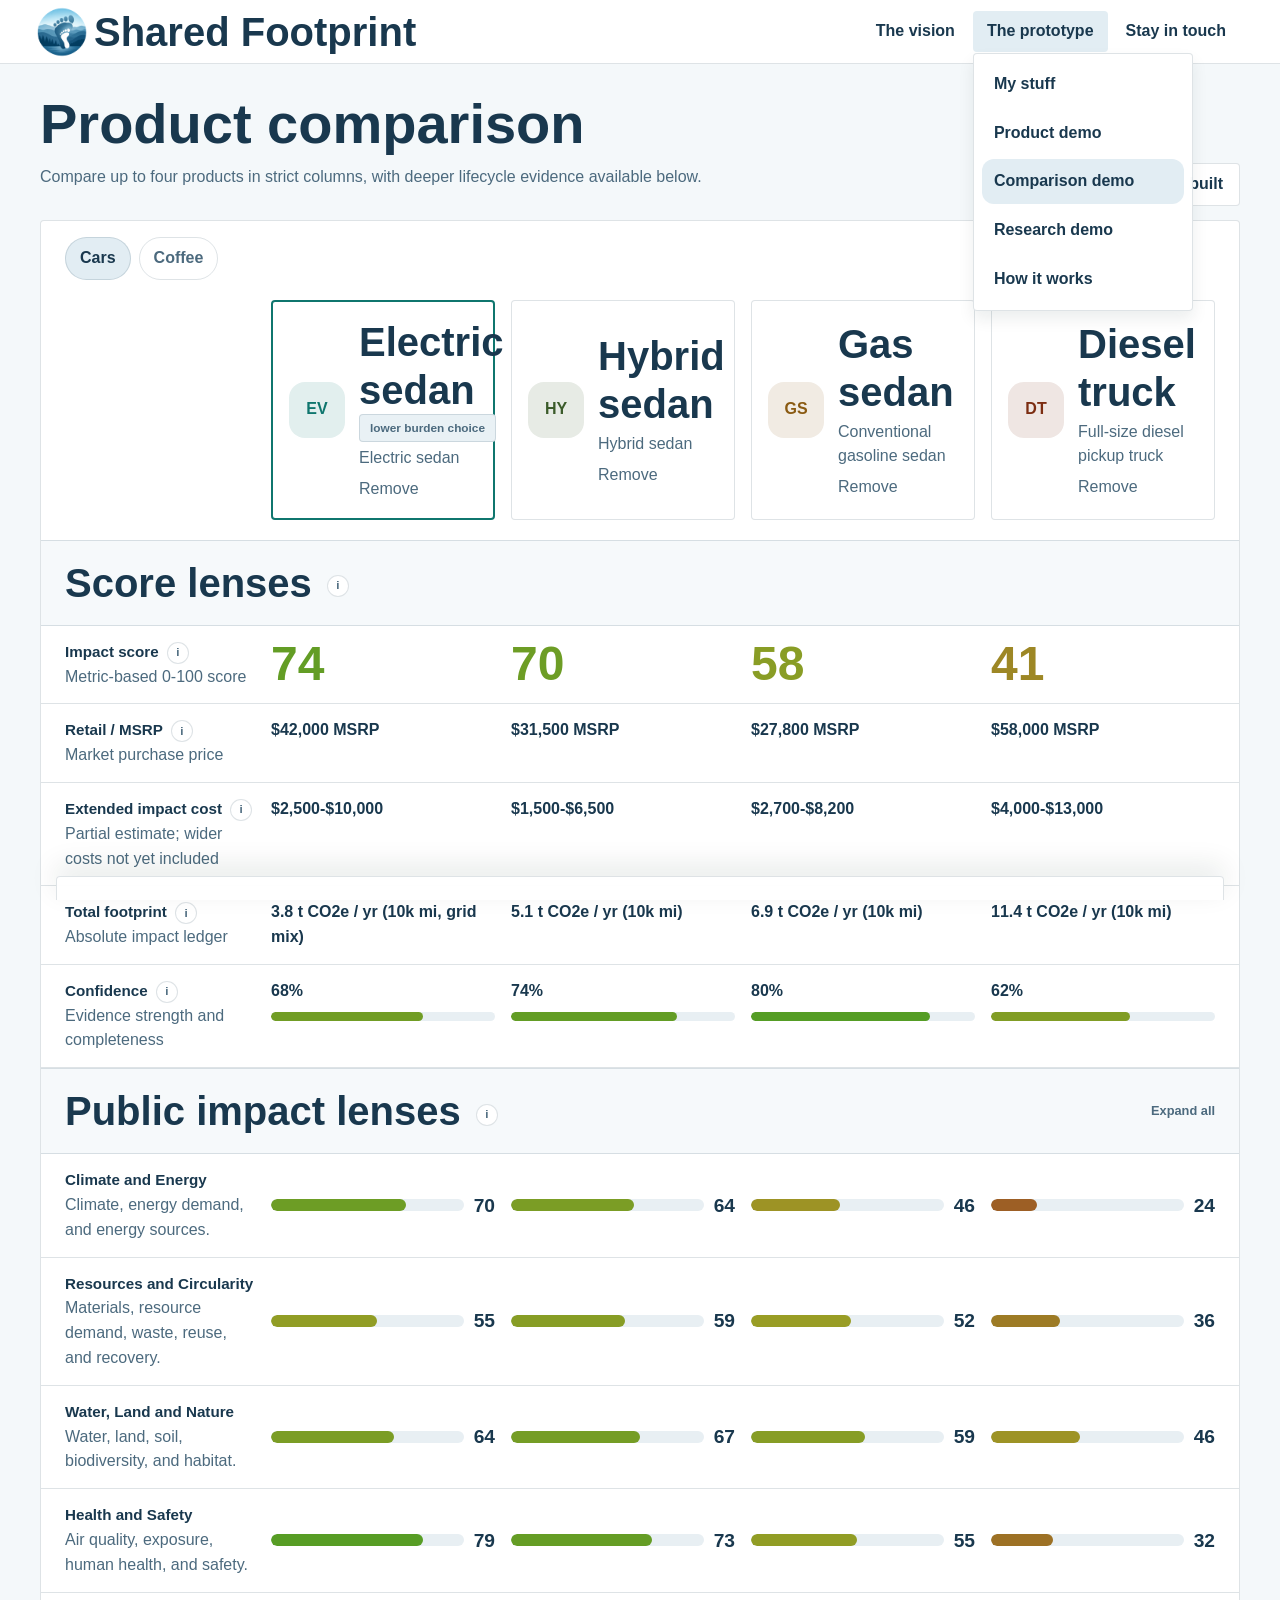
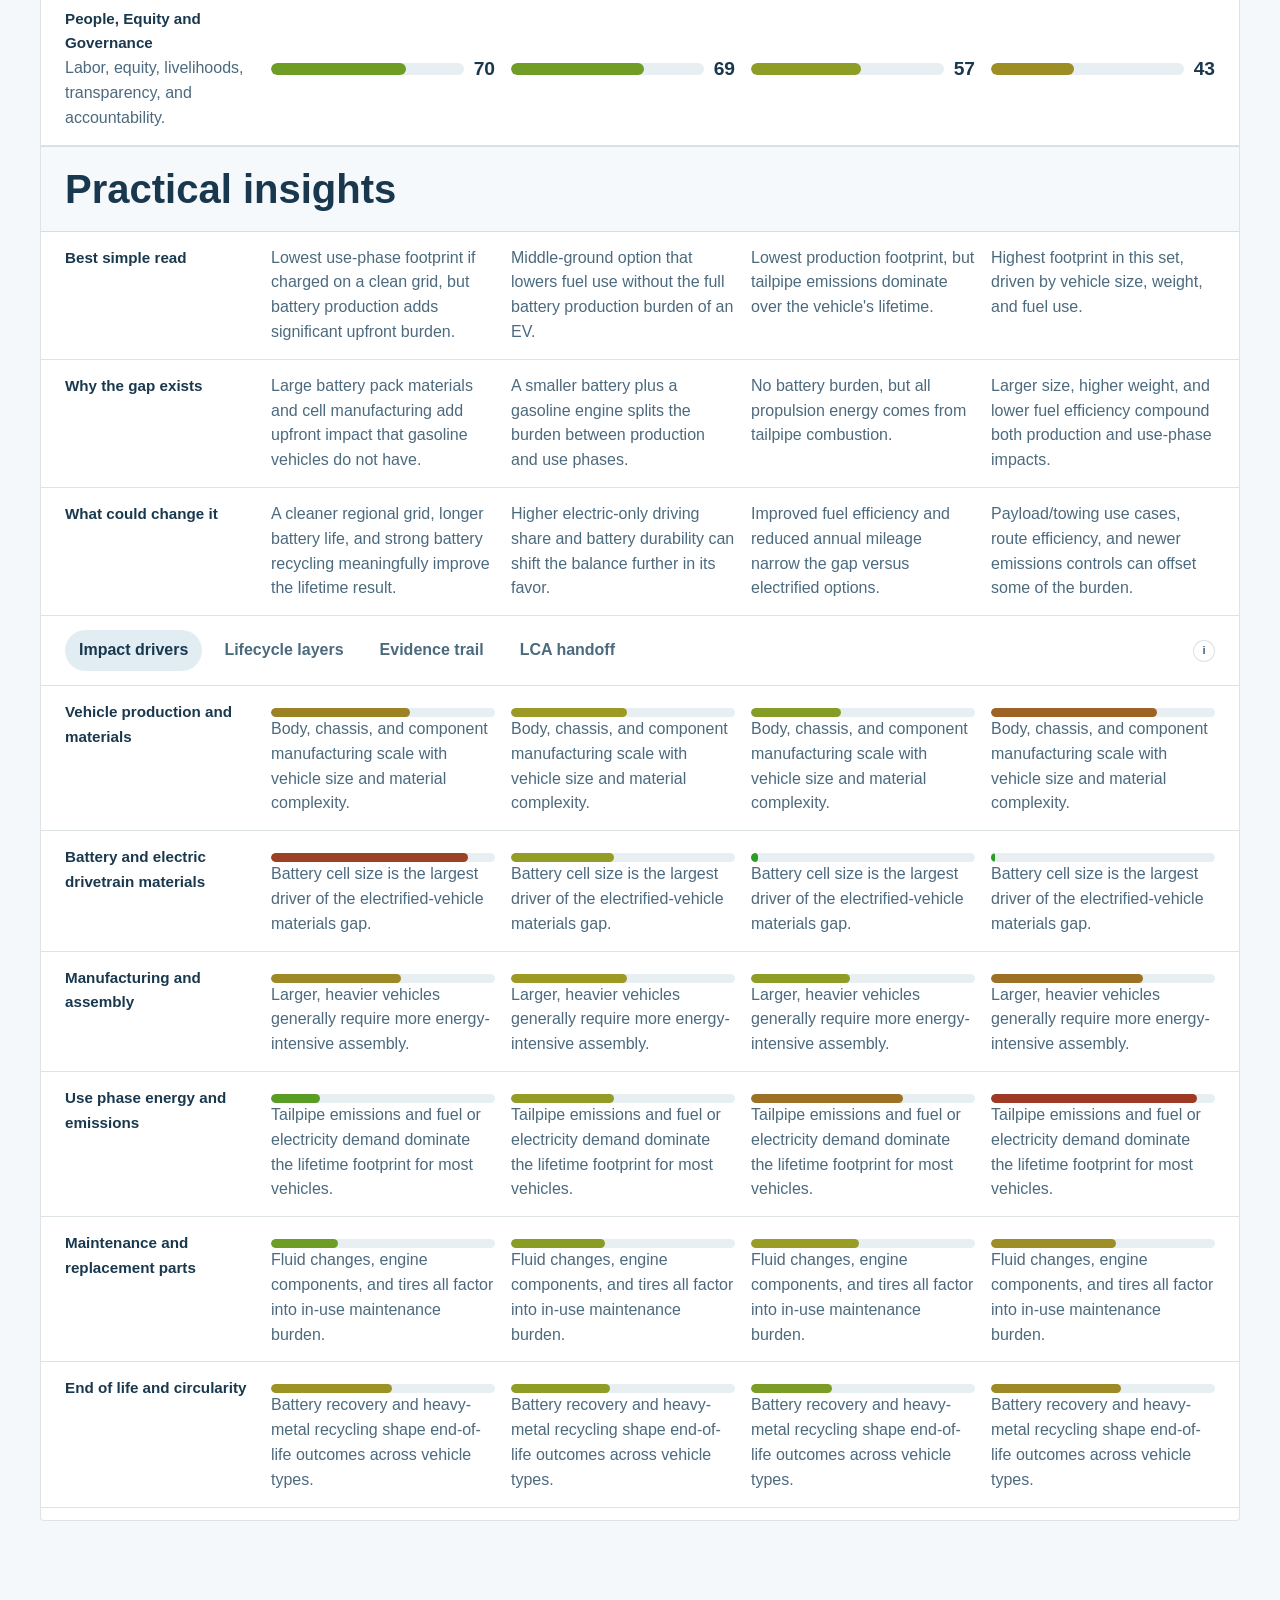
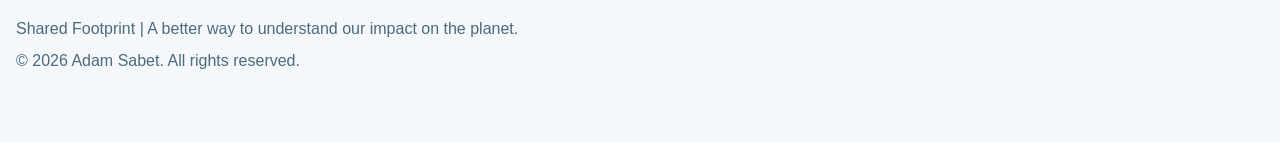
==== commit f25c42b6: "fix: remove support button from navigation Co-authored-by: Copilot <223556219+Copilot@users.noreply." ====
--- a/comparison.html
+++ b/comparison.html
@@ -45,7 +45,6 @@
           </div>
         </div>
         <a href="stay-in-touch.html" data-nav="stay-in-touch">Stay in touch</a>
-        <a href="index.html#support" class="nav-cta" data-nav="support">Support the project</a>
       </nav>
     </header>
     <main class="app-shell comparison-shell">
--- a/assets/css/styles.css
+++ b/assets/css/styles.css
@@ -39,8 +39,6 @@
 .nav-links { display: flex; align-items: center; gap: 4px; }
 .nav-links a, .nav-dropdown-trigger, .mobile-menu { border: 0; border-radius: var(--ts-radius-md); background: transparent; padding: 8px 14px; color: var(--ts-ink); text-decoration: none; font-weight: 600; }
 .nav-links a.active, .nav-links a:hover, .nav-dropdown-trigger.active, .nav-dropdown-trigger:hover, .mobile-menu:hover { background: var(--ts-surface-strong); }
-.nav-links a.nav-cta { background: var(--ts-accent); color: var(--ts-ink); font-weight: 800; padding: 8px 16px; margin-left: 6px; }
-.nav-links a.nav-cta:hover { background: var(--ts-accent-hover); }
 .nav-group { position: relative; }
 .nav-dropdown { position: absolute; top: calc(100% + 1px); left: 0; display: none; min-width: 220px; flex-direction: column; gap: 4px; padding: 8px; border: 1px solid var(--ts-line); border-radius: var(--ts-radius-md); background: rgba(255,255,255,0.98); box-shadow: 0 8px 16px rgba(8, 37, 34, 0.08); }
 .nav-group:hover .nav-dropdown, .nav-group:focus-within .nav-dropdown, .nav-group.open .nav-dropdown { display: flex; }
@@ -79,6 +77,7 @@
 p, li { color: var(--ts-ink-soft); font-size: var(--ts-font-size-body); font-weight: var(--ts-font-weight-body); line-height: var(--ts-line-height-body); }
 
 .home-hero { display: grid; grid-template-columns: minmax(0, 1.35fr) minmax(300px, 0.65fr); gap: 32px; align-items: center; min-height: 620px; margin: 0 calc(50% - 50vw); padding: 58px max(24px, calc((100vw - var(--ts-shell-max)) / 2)); background: #245f7f; color: white; }
+.home-hero-text { grid-template-columns: 1fr; min-height: 0; }
 .home-hero h1 { max-width: 820px; margin: 18px 0; }
 .home-hero .lead { max-width: 820px; margin-bottom: 16px; color: rgba(255,255,255,0.88); }
 .home-hero .hero-chip { background: rgba(255,255,255,0.14); color: white; border: 0; }
@@ -100,7 +99,7 @@
 .cta-banner-content { flex: 1; }
 .cta-banner-actions { flex-shrink: 0; }
 
-.support-band { display: grid; grid-template-columns: minmax(0, 1fr) 320px; gap: 32px; align-items: start; padding: 48px; border-radius: 0; background: #19384e; color: white; }
+.support-band { display: grid; grid-template-columns: 1fr; gap: 32px; align-items: start; padding: 48px; border-radius: 0; background: #19384e; color: white; }
 .support-band p, .support-band li { color: rgba(255,255,255,0.82); }
 .support-band h3 { margin: 24px 0 12px; color: white; }
 .support-milestones { margin: 8px 0 18px; }
@@ -112,6 +111,9 @@
 .milestone-card h4 { margin: 0 0 8px; color: white; }
 .milestone-card p { margin: 0; }
 .gfm-embed { margin: 18px 0 12px; }
+/* Keep the unconfirmed iframe loading without reserving blank space. */
+.gfm-embed:not(.is-ready) { height: 0; overflow: hidden; margin: 0; }
+#gfm-fallback { margin-bottom: 12px; }
 .disclosure { border: 1px solid rgba(255,255,255,0.2); border-radius: var(--ts-radius-md); padding: 14px; }
 .support-actions-card { display: grid; gap: 14px; border-radius: var(--ts-radius-md); background: rgba(255,255,255,0.1); padding: 18px; }
 .footer { padding: 24px 16px 40px; text-align: left; color: var(--ts-ink-soft); }
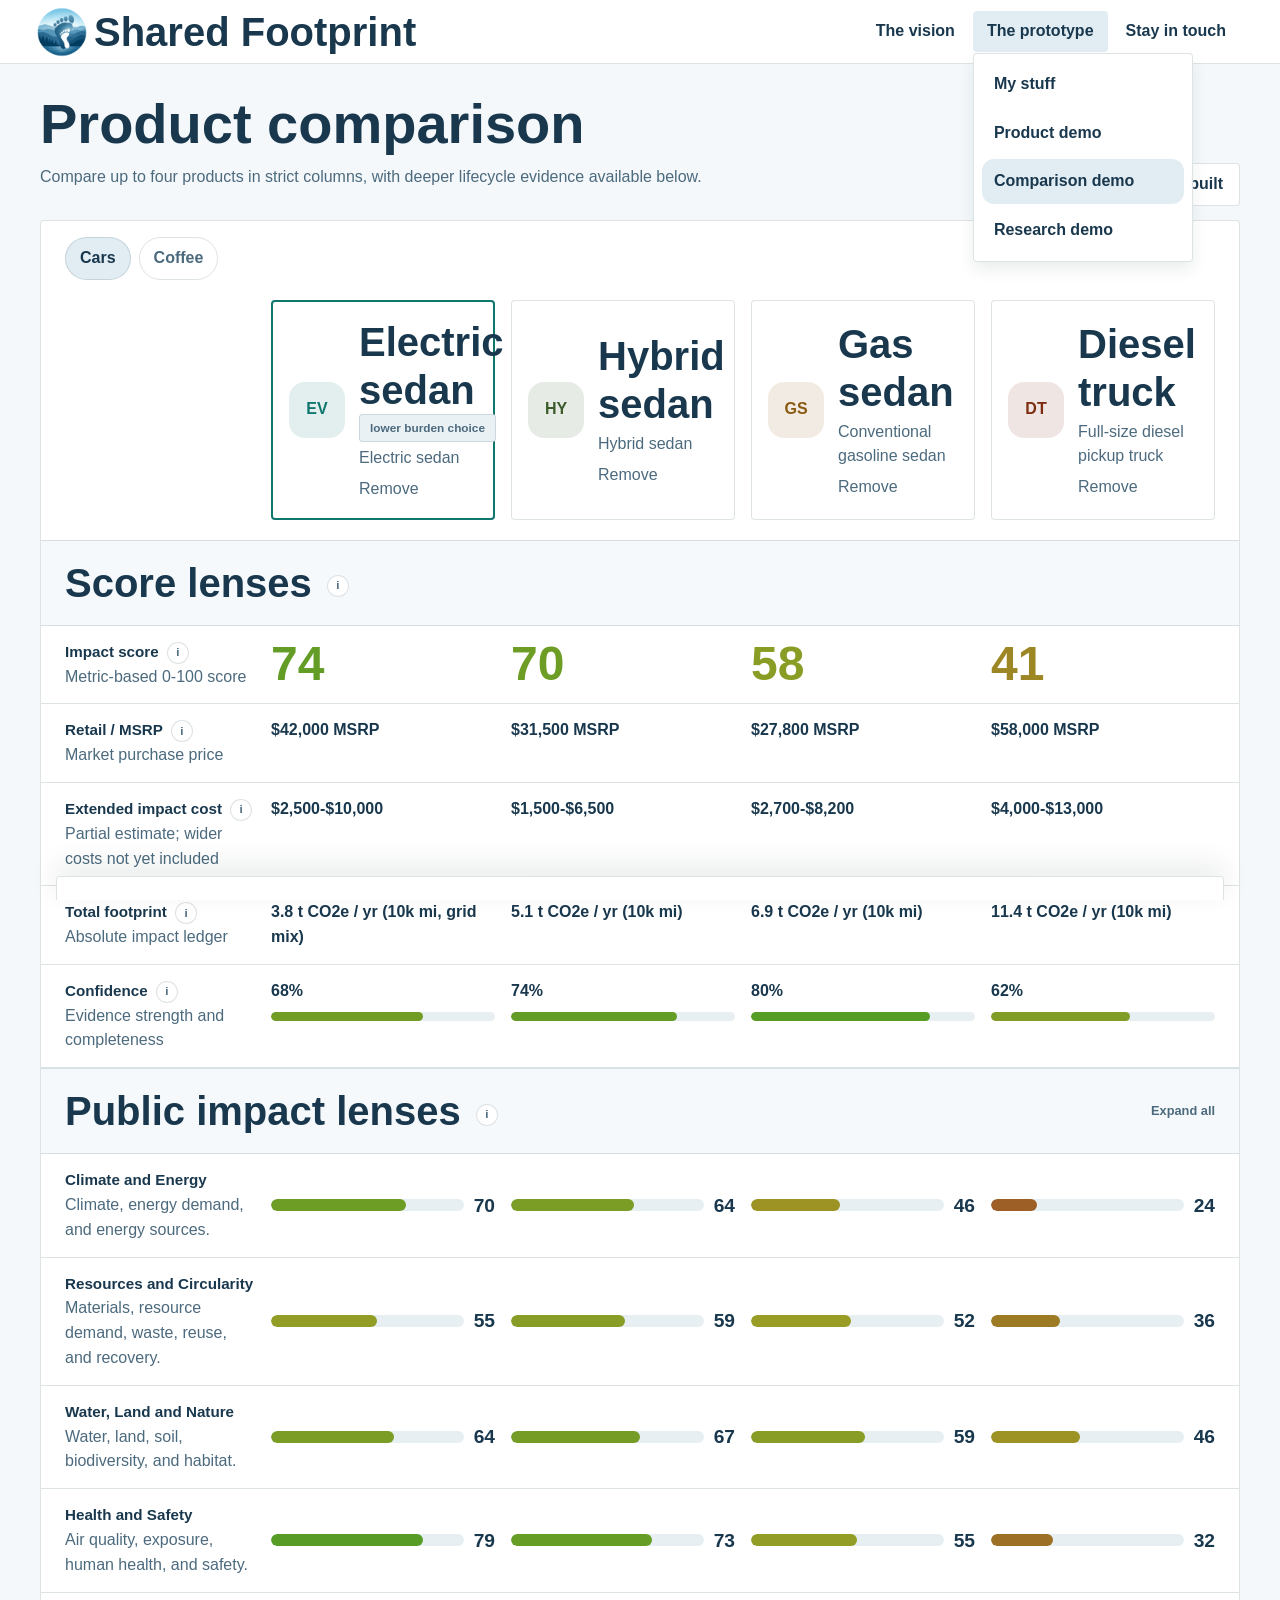
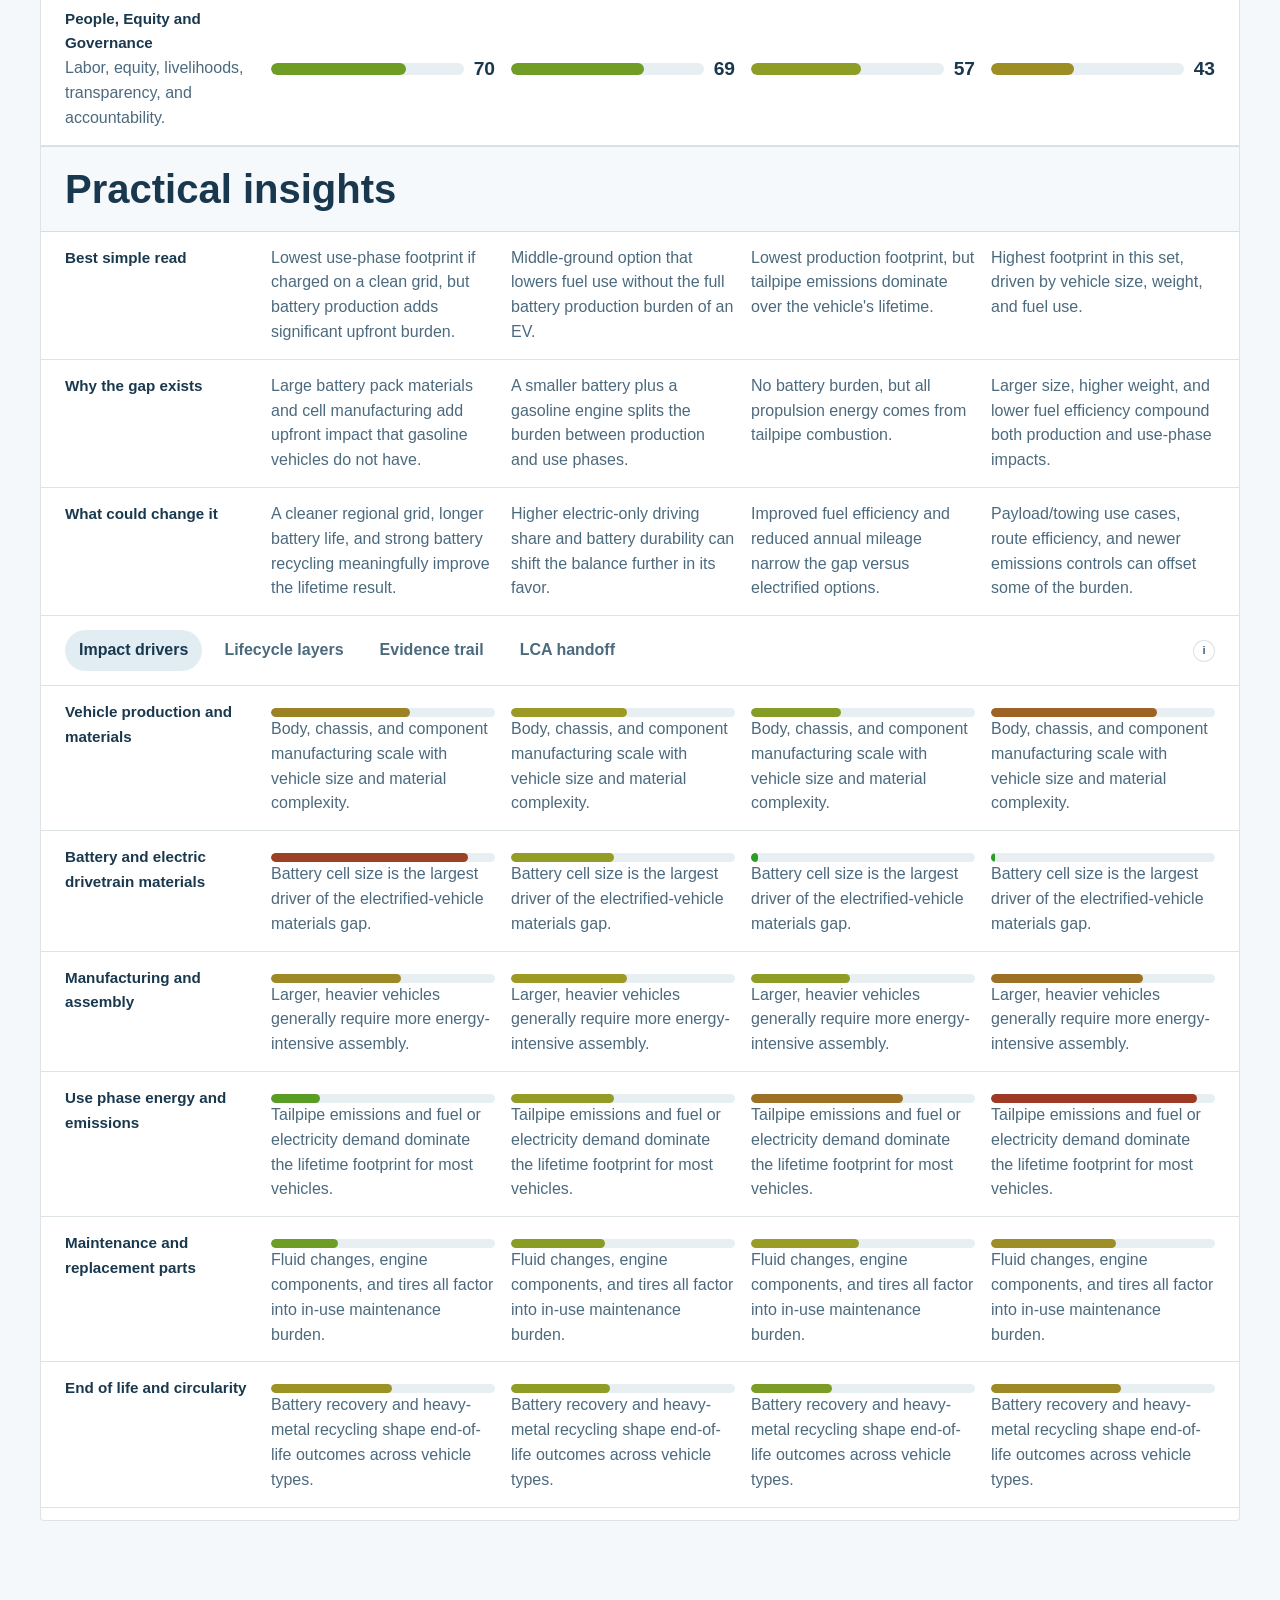
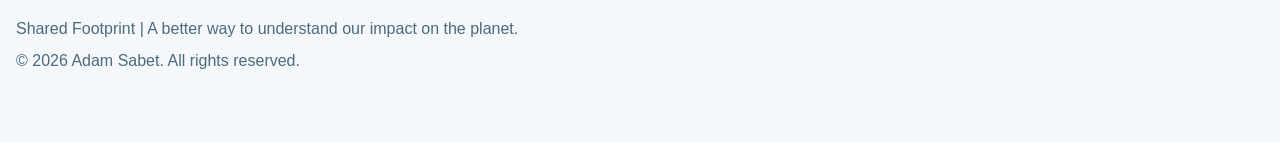
==== commit bdbd2144: "feat: link how it works from landing page Co-authored-by: Copilot <223556219+Copilot@users.noreply.g" ====
--- a/comparison.html
+++ b/comparison.html
@@ -41,7 +41,6 @@
             <a href="product.html" data-nav="product">Product demo</a>
             <a href="comparison.html" data-nav="comparison">Comparison demo</a>
             <a href="research.html" data-nav="research">Research demo</a>
-            <a href="how-it-works.html" data-nav="how-it-works">How it works</a>
           </div>
         </div>
         <a href="stay-in-touch.html" data-nav="stay-in-touch">Stay in touch</a>
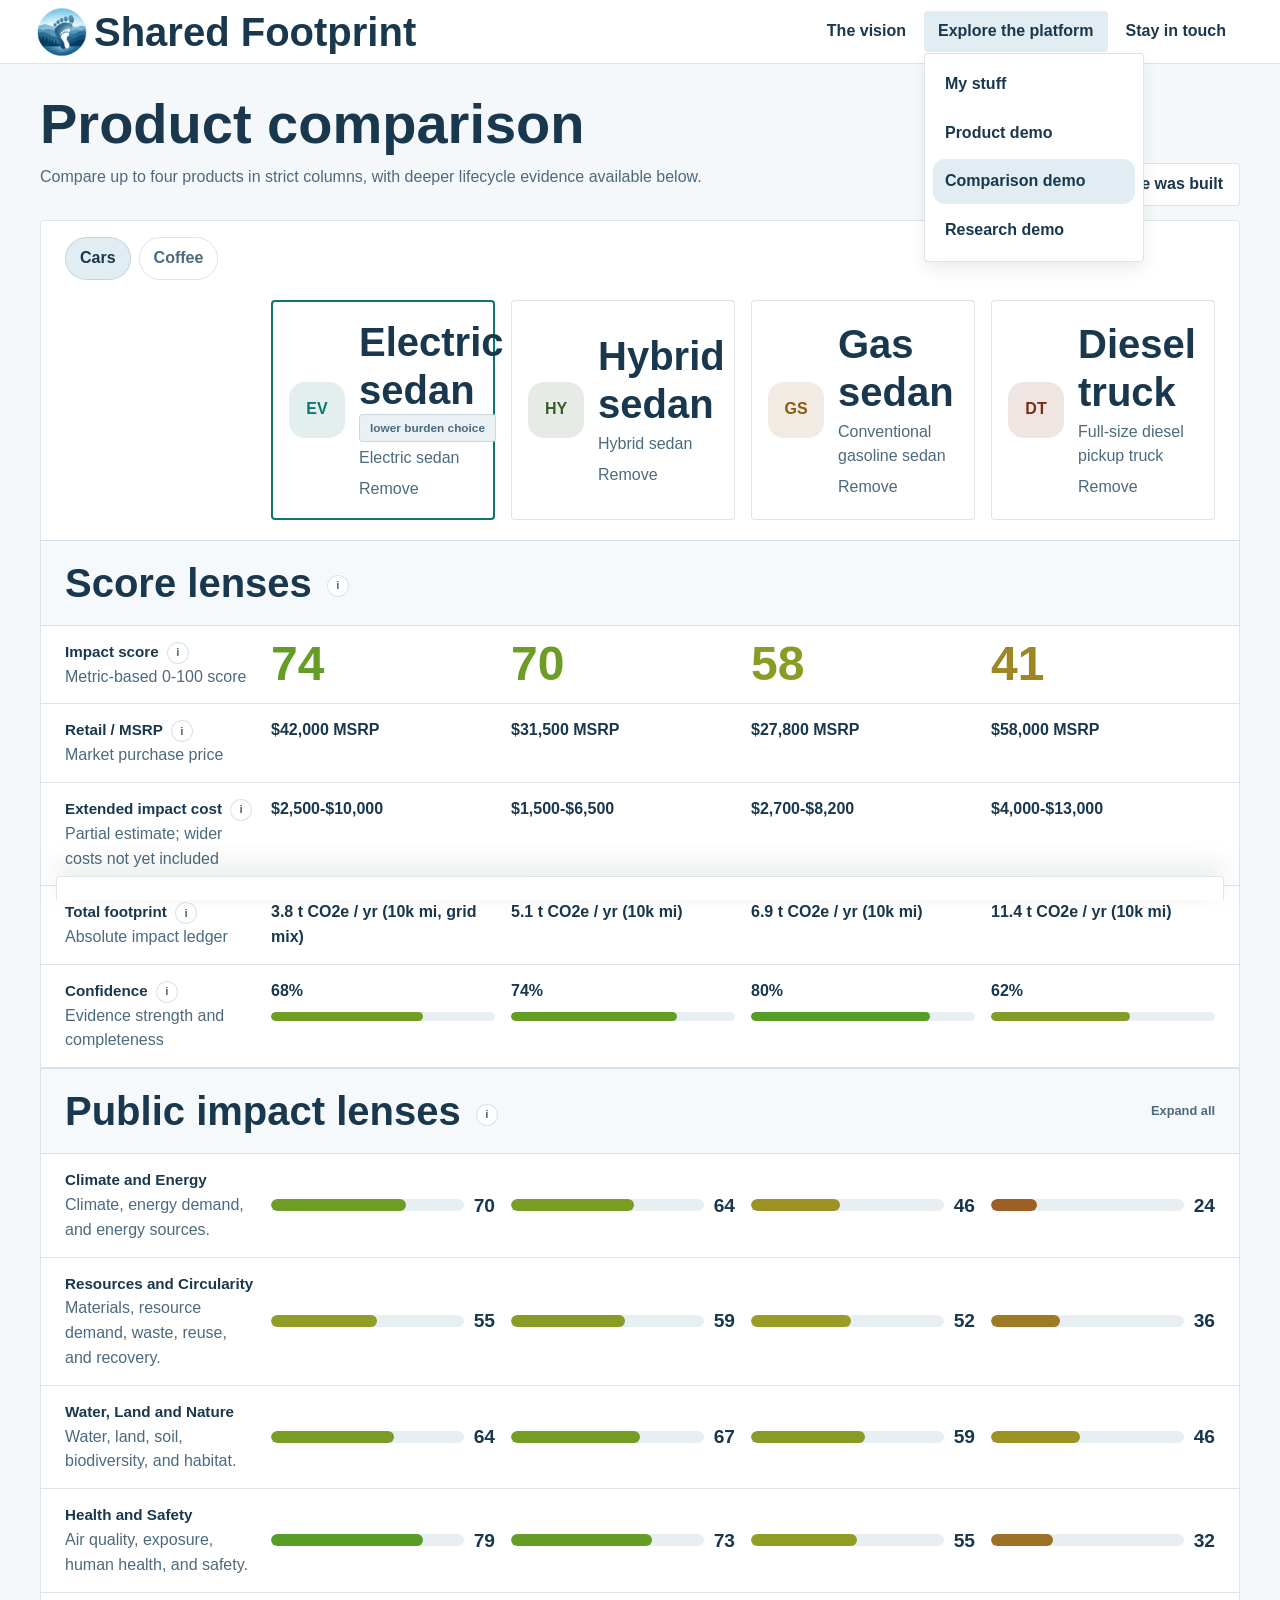
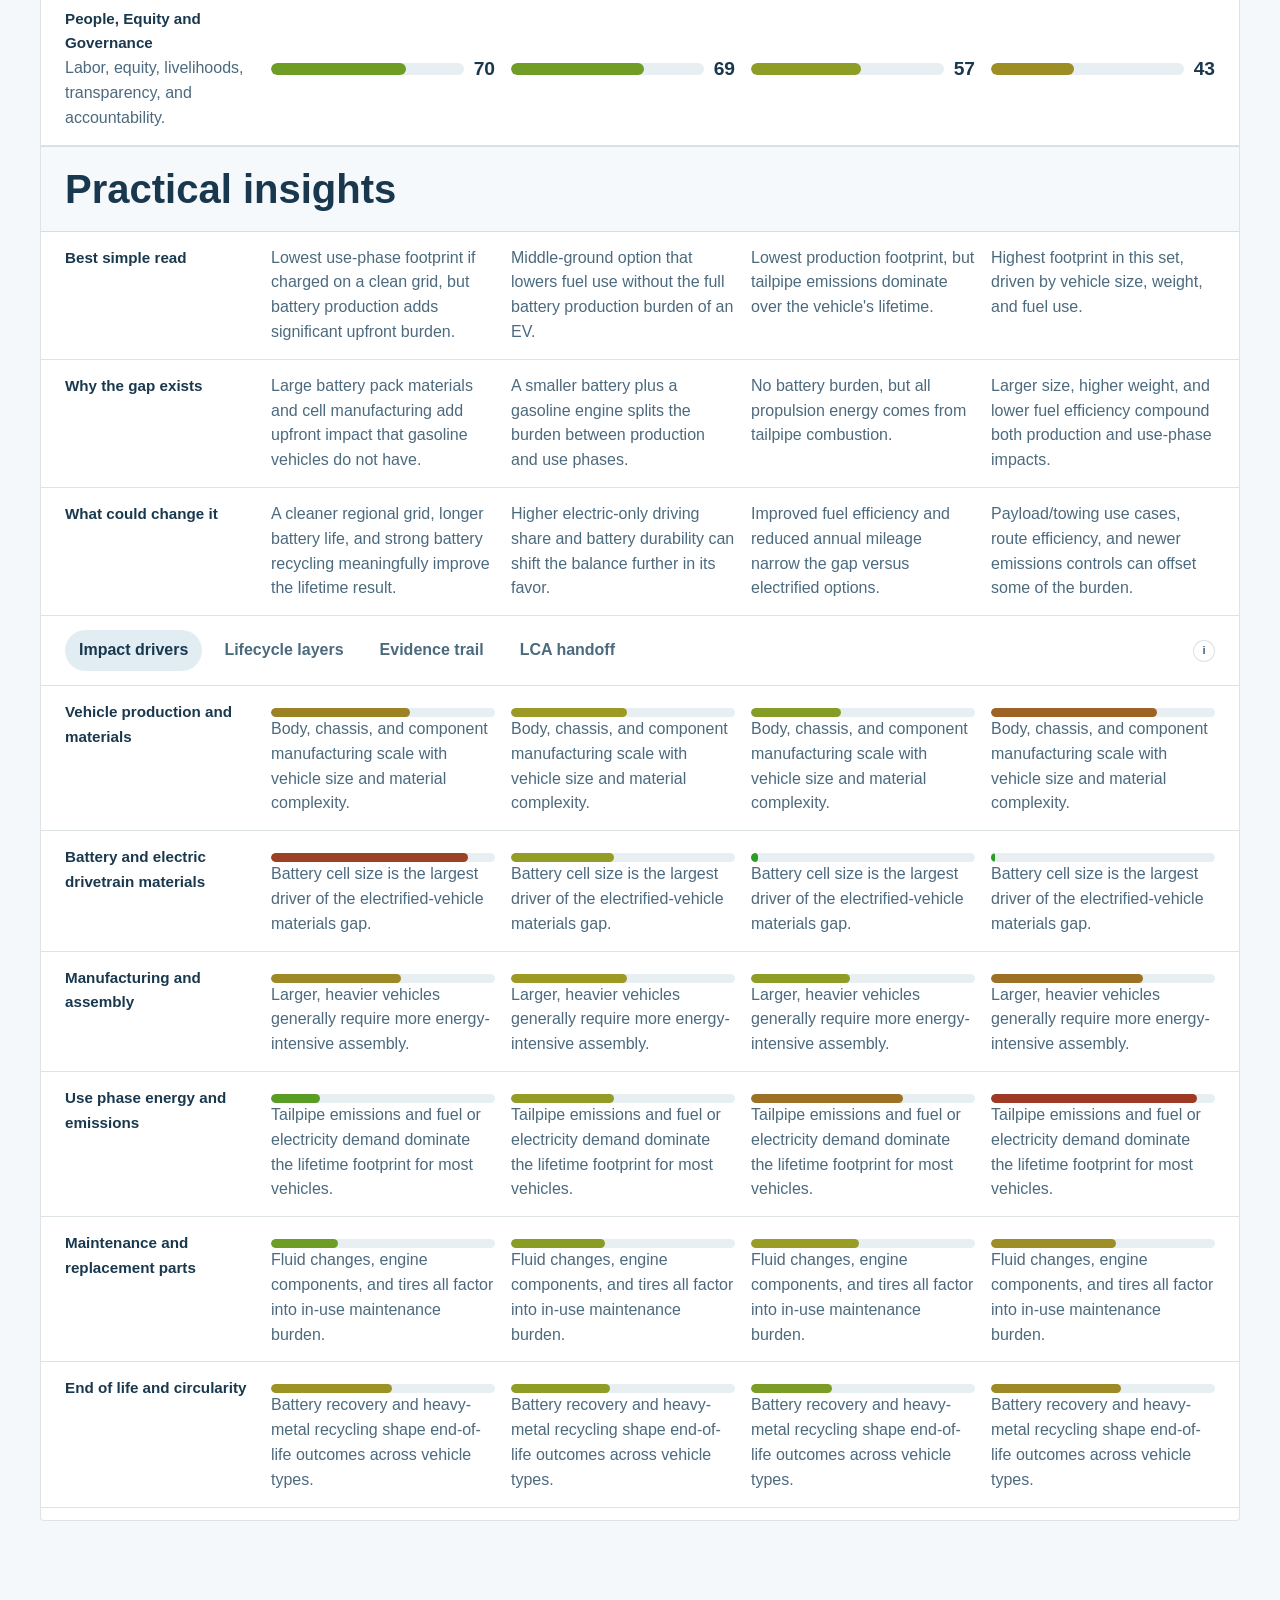
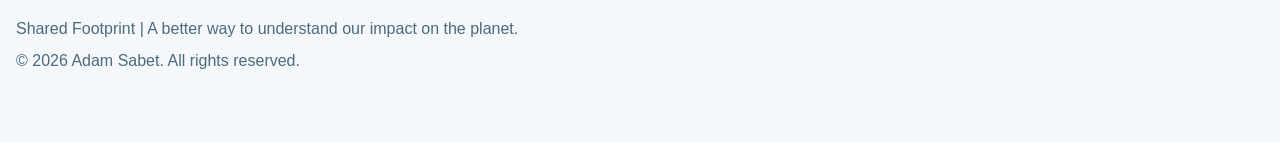
==== commit 6356338a: "feat: rename prototype navigation to platform Co-authored-by: Copilot <223556219+Copilot@users.norep" ====
--- a/comparison.html
+++ b/comparison.html
@@ -34,7 +34,7 @@
             aria-expanded="false"
             aria-controls="platform-demo-menu"
           >
-            The prototype
+            Explore the platform
           </button>
           <div id="platform-demo-menu" class="nav-dropdown">
             <a href="my-stuff.html" data-nav="my-stuff">My stuff</a>
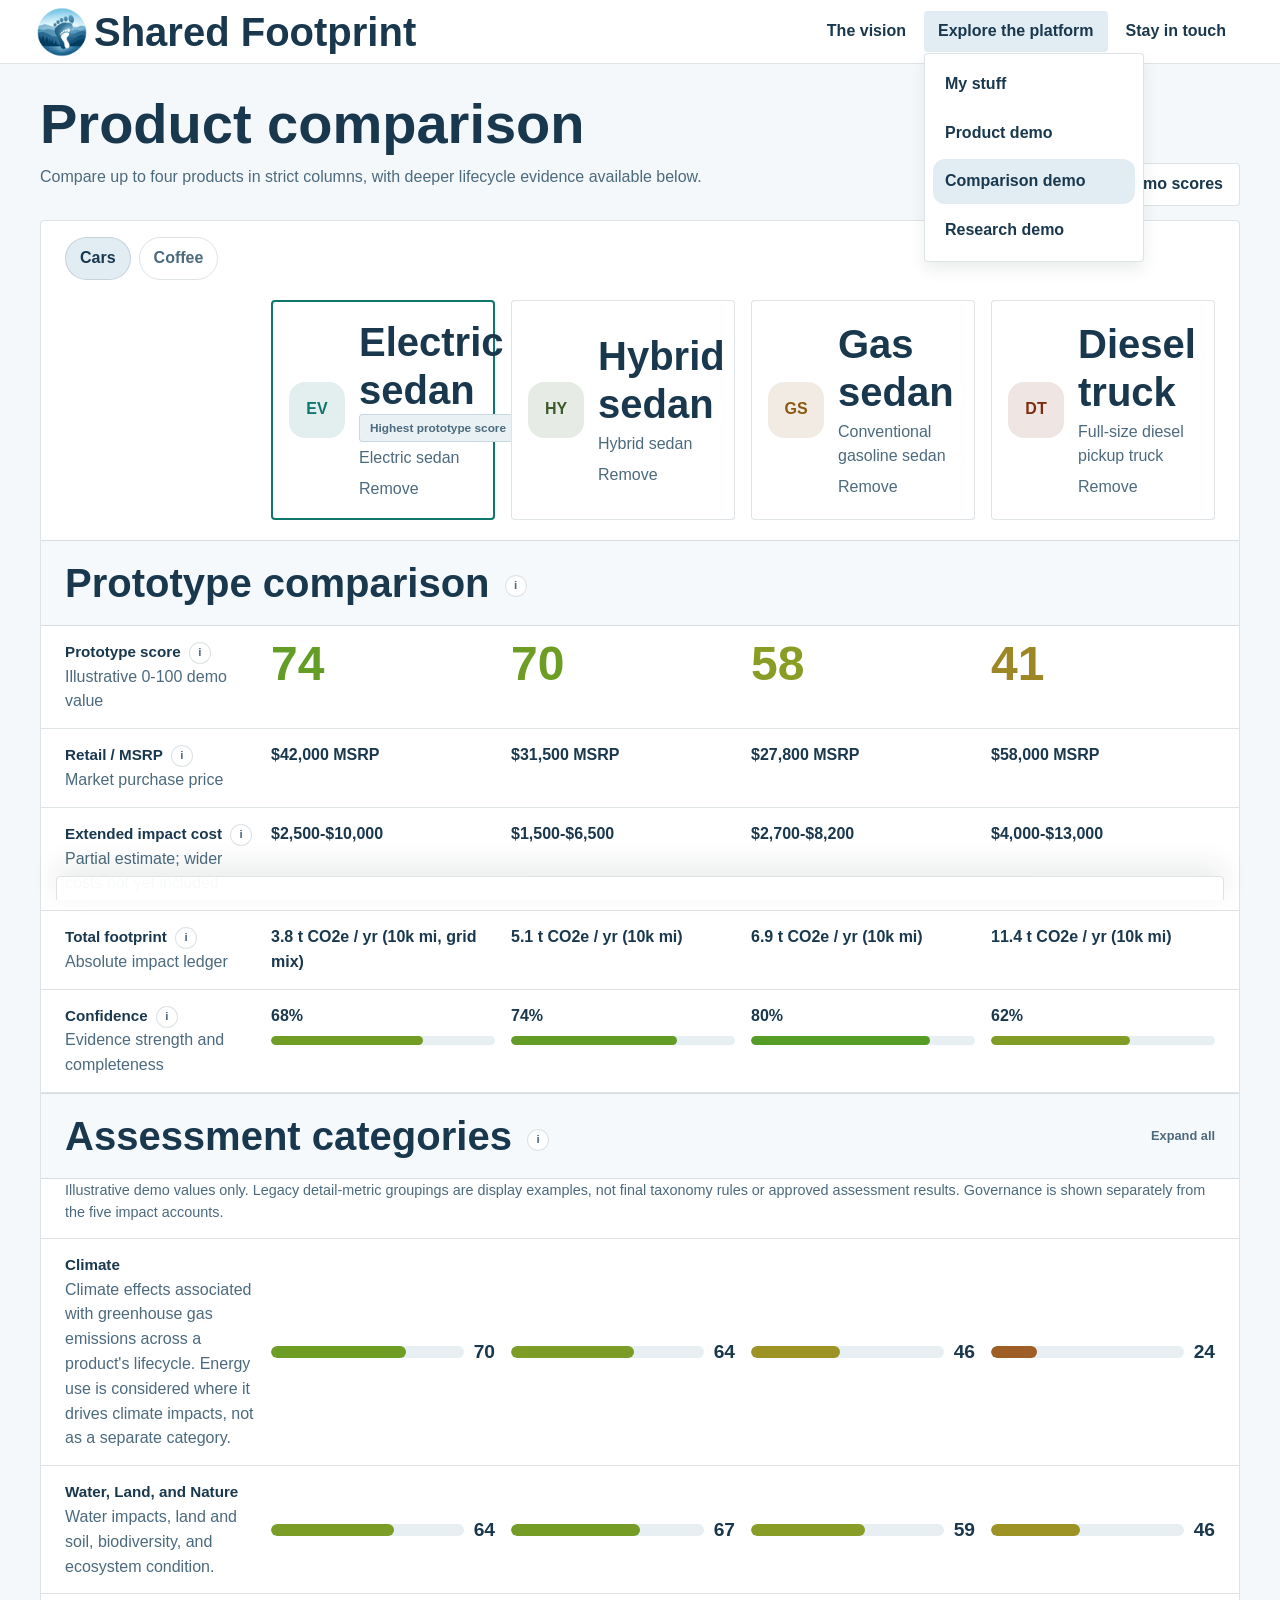
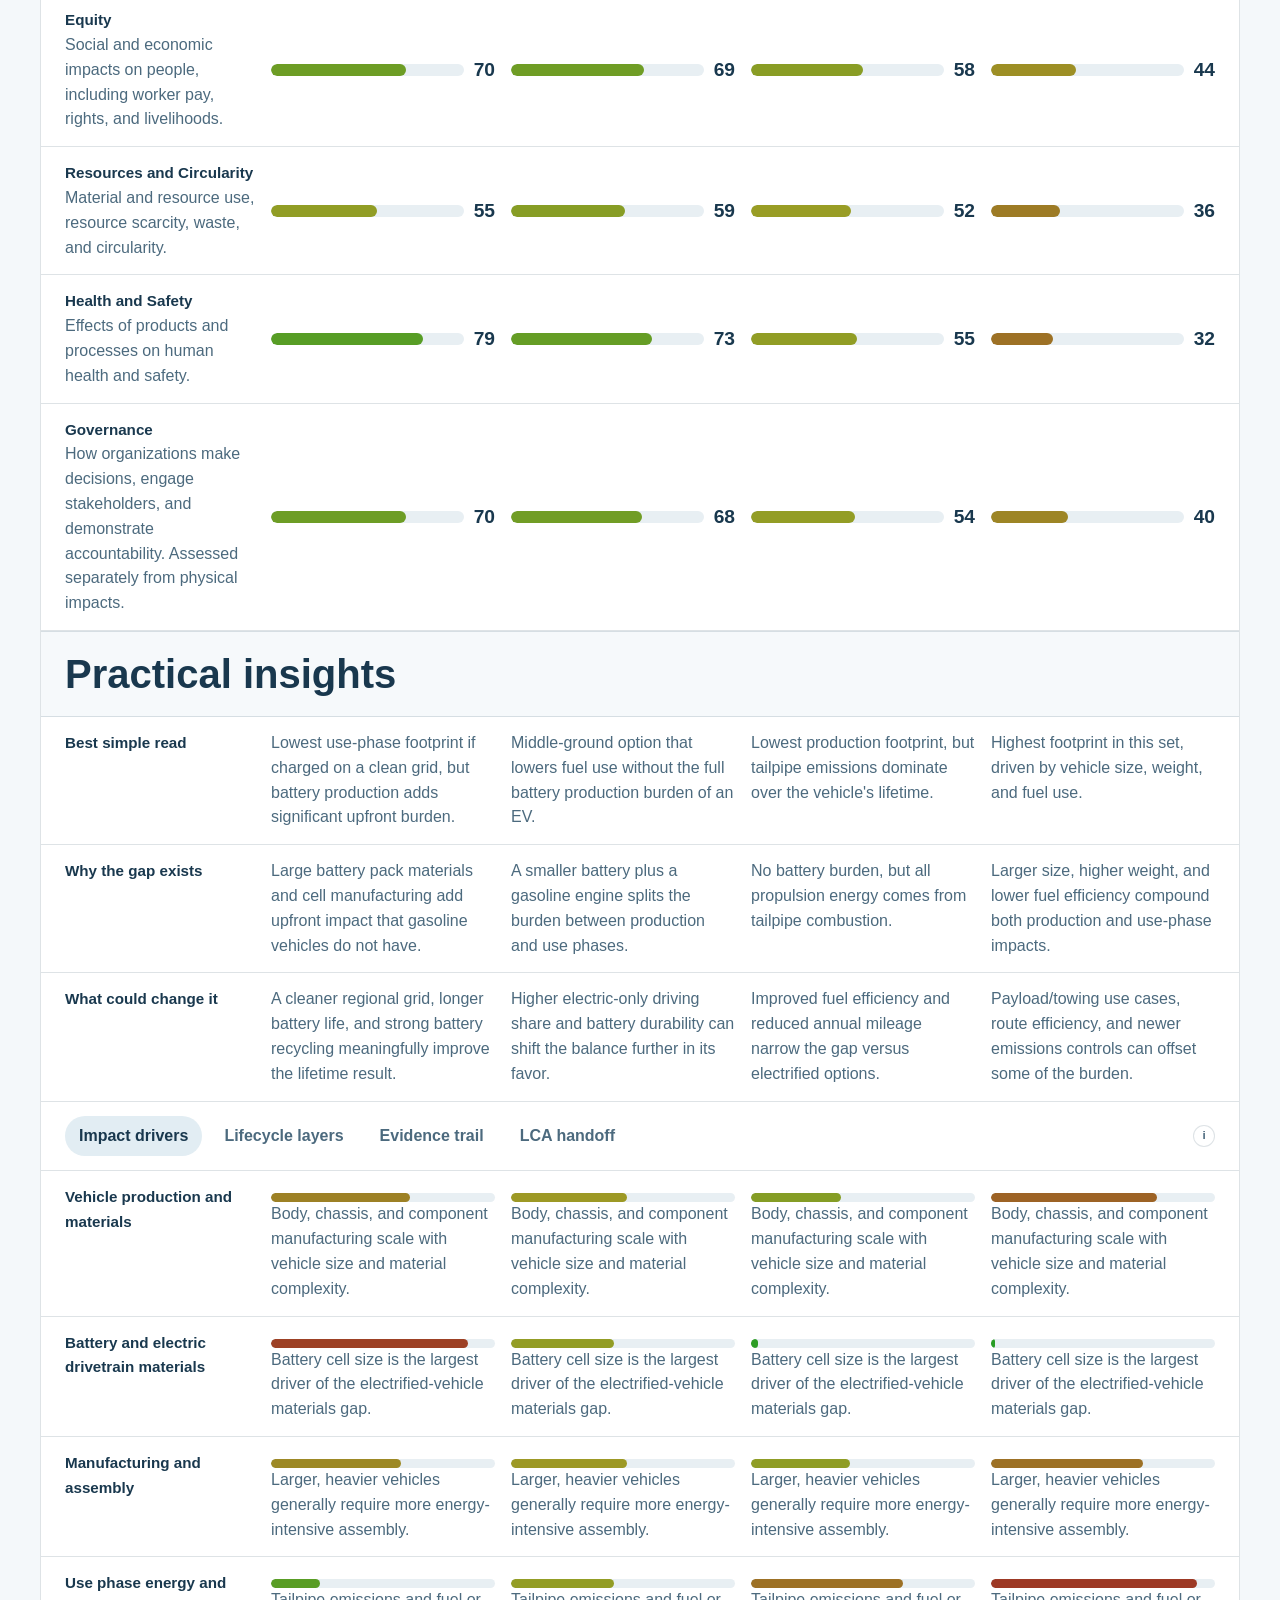
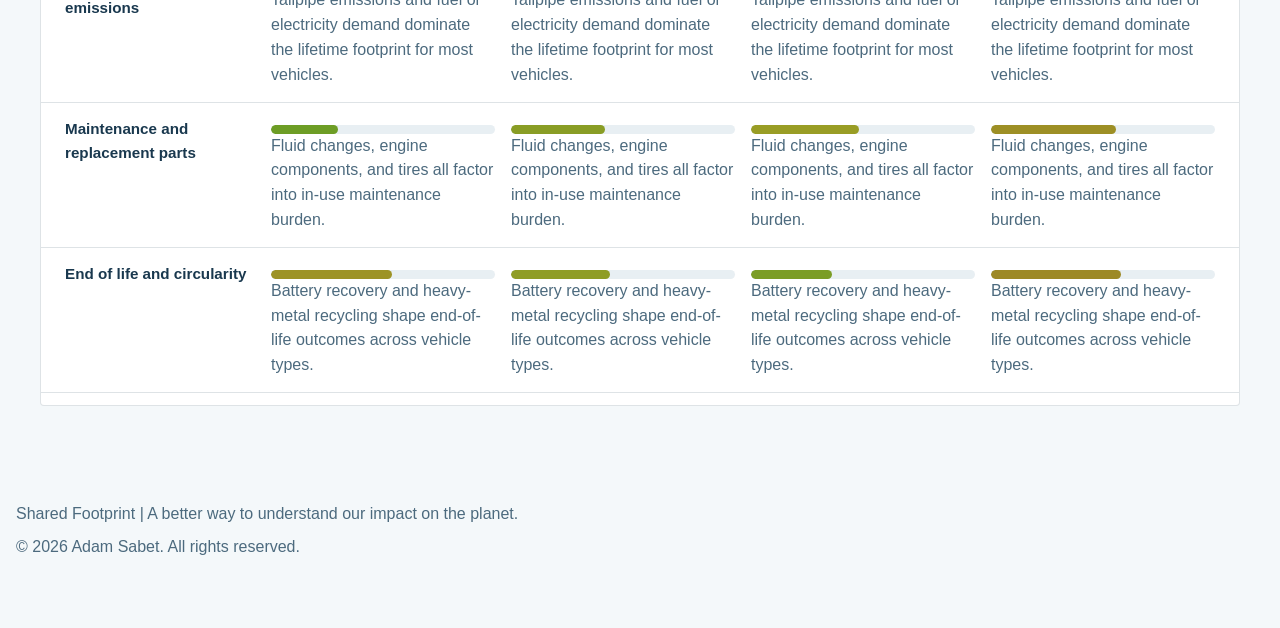
==== commit 90dd169a: "Update product and comparison categories Co-authored-by: Copilot <223556219+Copilot@users.noreply.gi" ====
--- a/comparison.html
+++ b/comparison.html
@@ -56,7 +56,7 @@
           </p>
         </div>
         <button class="button outlined lifecycle-explainer-trigger" type="button" id="lifecycle-explainer-trigger">
-          How this score was built
+          About these demo scores
         </button>
       </div>
       <section id="comparison-view" class="comparison-card"></section>
@@ -67,16 +67,16 @@
     </footer>
     <dialog id="lifecycle-dialog" class="info-dialog lifecycle-dialog">
       <button class="dialog-close" type="button" aria-label="Close">x</button>
-      <p class="caption uppercase">Lifecycle and score explanation</p>
-      <h2>How Shared Footprint follows a product</h2>
-      <p>Shared Footprint connects public product scores to evidence across the full lifecycle. The summary is designed for quick comparison; the research workspace contains the detailed records, sources, assumptions, and review history.</p>
+      <p class="caption uppercase">Prototype score explanation</p>
+      <h2>How scores are shown in this prototype</h2>
+      <p>The numbers on this page are illustrative demo values, not evidence-backed product assessments or outputs of an approved scoring model. The six assessment roots organize the category display; legacy detail-metric groupings are examples for this interface, not final taxonomy rules.</p>
       <div class="lifecycle-modal-grid">
         <article><span>1</span><div><strong>Raw materials</strong><p>Extraction and processing of materials, energy, water, and other inputs.</p></div></article>
         <article><span>2</span><div><strong>Manufacturing</strong><p>Production, assembly, packaging, and process-specific evidence.</p></div></article>
         <article><span>3</span><div><strong>Use</strong><p>Energy, maintenance, service life, and real-world usage assumptions.</p></div></article>
         <article><span>4</span><div><strong>End of life</strong><p>Reuse, repair, recycling, recovery, disposal, and remaining uncertainty.</p></div></article>
       </div>
-      <div class="lifecycle-score-note"><strong>Overall impact score</strong><p>A 0-100 comparison score summarizes the twelve governed impact categories; higher scores indicate better overall performance. Confidence, absolute footprint, extended impact cost ranges, and source evidence remain separate so the summary does not hide tradeoffs.</p></div>
+      <div class="lifecycle-score-note"><strong>Six assessment roots</strong><p>Climate; Water, Land, and Nature; Equity; Resources and Circularity; Health and Safety; and Governance. Governance is independent of the five impact accounts and is not combined with physical impacts. A future combined score will require an applicable approved model.</p></div>
       <a class="button contained" href="research.html">Dive deeper in research</a>
     </dialog>
     <dialog id="info-dialog" class="info-dialog">
--- a/assets/css/styles.css
+++ b/assets/css/styles.css
@@ -284,21 +284,27 @@
 .tabs .icon-button.info { align-self: center; margin-left: auto; }
 .impact-score-card .info { position: absolute; top: 10px; right: 10px; }
 .metrics-panel h2 { margin-bottom: 4px; }
-.public-lens-grid { display: grid; grid-template-columns: repeat(2, minmax(0, 1fr)); gap: 12px; margin-top: 18px; }
-.public-lens { min-height: 126px; border: 1px solid var(--ts-line); background: #ffffff; padding: 16px; text-align: left; color: var(--ts-ink); cursor: pointer; }
-.public-lens:hover, .public-lens:focus-visible { border-color: var(--product-color); outline: none; }
-.public-lens > div { display: flex; align-items: flex-start; justify-content: space-between; gap: 12px; }
-.public-lens strong { font-size: 0.9rem; }
-.public-lens span { color: var(--product-color); font-size: 1.25rem; font-weight: 900; line-height: 1; }
-.public-lens p { margin: 8px 0 0; }
+.assessment-category-grid { display: grid; grid-template-columns: repeat(2, minmax(0, 1fr)); gap: 12px; margin-top: 18px; }
+.assessment-category { min-height: 126px; border: 1px solid var(--ts-line); background: #ffffff; padding: 16px; text-align: left; color: var(--ts-ink); cursor: pointer; }
+.assessment-category:hover, .assessment-category:focus-visible { border-color: var(--product-color); outline: none; }
+.assessment-category > div { display: flex; align-items: flex-start; justify-content: space-between; gap: 12px; }
+.assessment-category strong { font-size: 0.9rem; }
+.assessment-category span { color: var(--product-color); font-size: 1.25rem; font-weight: 900; line-height: 1; }
+.assessment-category p { margin: 8px 0 0; }
+.category-score-note { margin: 8px 0 0; color: var(--ts-ink-soft); font-size: 0.9rem; }
+.comparison-scroll > .category-score-note { margin: 0; padding: 0 24px 14px; border-bottom: 1px solid var(--ts-line); }
 .metric-detail-toggle { margin-top: 18px; }
-.detailed-metrics { margin-top: 18px; padding-top: 18px; border-top: 1px solid var(--ts-line); }
-.lens-dialog { max-width: 620px; }
-.lens-dialog-score { display: block; margin: 14px 0 20px; color: var(--ts-ink); font-size: 2.4rem; line-height: 1; }
-.lens-dialog-categories { display: grid; gap: 12px; }
-.lens-category { border-top: 1px solid var(--ts-line); padding-top: 12px; }
-.lens-category > div { display: flex; justify-content: space-between; gap: 12px; }
-.lens-category span { color: var(--ts-ink-soft); font-weight: 900; }
+.assessment-detail-groups { margin-top: 18px; border-top: 1px solid var(--ts-line); }
+.category-metric-group { padding-top: 16px; }
+.category-metric-group + .category-metric-group { margin-top: 16px; border-top: 1px solid var(--ts-line); }
+.category-metric-group h3 { margin: 0 0 12px; font-size: 1rem; }
+.detailed-metrics { margin-top: 0; padding-top: 0; border-top: 0; }
+.category-dialog { max-width: 620px; }
+.category-dialog-score { display: block; margin: 14px 0 20px; color: var(--ts-ink); font-size: 2.4rem; line-height: 1; }
+.category-dialog-metrics { display: grid; gap: 12px; }
+.category-detail { border-top: 1px solid var(--ts-line); padding-top: 12px; }
+.category-detail > div { display: flex; justify-content: space-between; gap: 12px; }
+.category-detail span { color: var(--ts-ink-soft); font-weight: 900; }
 .metric-grid { display: grid; grid-template-columns: repeat(3, minmax(0, 1fr)); gap: 14px; }
 .metric-mini > div, .score-tile > div:first-child, .readiness-row > div, .research-metric > div { display: flex; justify-content: space-between; gap: 12px; }
 .metric-mini strong { font-size: 0.78rem; }
@@ -344,21 +350,21 @@
 .add-circle { display: grid; place-items: center; width: 54px; height: 54px; border-radius: 50%; background: #e9f1f5; color: #5a768a; font-size: 2rem; }
 .text-button { border: 0; background: transparent; color: var(--ts-ink-soft); padding: 6px 0 0; cursor: pointer; }
 .comparison-section-title { margin: 0; padding: 18px 24px; border-top: 1px solid var(--ts-line); border-bottom: 1px solid var(--ts-line); background: #f6f9fb; }
-.lens-section-title { display: flex; align-items: center; justify-content: space-between; gap: 16px; }
-.lens-section-title h2 { margin: 0; }
-.lens-section-title .button.text { min-height: auto; padding: 2px 0; color: var(--ts-ink-soft); font-size: 0.8rem; font-weight: 800; }
+.category-section-title { display: flex; align-items: center; justify-content: space-between; gap: 16px; }
+.category-section-title h2 { margin: 0; }
+.category-section-title .button.text { min-height: auto; padding: 2px 0; color: var(--ts-ink-soft); font-size: 0.8rem; font-weight: 800; }
 .comparison-row { padding-top: 14px; padding-bottom: 14px; border-bottom: 1px solid var(--ts-line); }
 .comparison-row > div:first-child strong { font-size: 0.95rem; }
 .comparison-row p { margin: 0; }
-.comparison-row.lens-summary-row { cursor: pointer; }
-.comparison-row.lens-summary-row:hover { background: #edf4f8; }
-.comparison-row.lens-summary-row:focus-visible { outline: 2px solid var(--ts-ink-soft); outline-offset: -2px; }
-.comparison-row.lens-summary-row .bar-cell span { color: var(--ts-ink); font-size: 1.2rem; font-weight: 900; }
-.comparison-row.lens-summary-row .linear { height: 12px; }
-.comparison-row.lens-category-row { background: #f6f9fb; }
-.comparison-row.lens-category-row > div:first-child { padding-left: 20px; border-left: 2px solid var(--ts-surface-strong); }
-.comparison-row.lens-category-row > div:first-child strong { font-size: 0.86rem; }
-.comparison-row.lens-category-row .linear span { opacity: 0.5; }
+.comparison-row.assessment-category-summary-row { cursor: pointer; }
+.comparison-row.assessment-category-summary-row:hover { background: #edf4f8; }
+.comparison-row.assessment-category-summary-row:focus-visible { outline: 2px solid var(--ts-ink-soft); outline-offset: -2px; }
+.comparison-row.assessment-category-summary-row .bar-cell span { color: var(--ts-ink); font-size: 1.2rem; font-weight: 900; }
+.comparison-row.assessment-category-summary-row .linear { height: 12px; }
+.comparison-row.assessment-category-detail-row { background: #f6f9fb; }
+.comparison-row.assessment-category-detail-row > div:first-child { padding-left: 20px; border-left: 2px solid var(--ts-surface-strong); }
+.comparison-row.assessment-category-detail-row > div:first-child strong { font-size: 0.86rem; }
+.comparison-row.assessment-category-detail-row .linear span { opacity: 0.5; }
 .bar-cell { display: flex; align-items: center; gap: 10px; }
 .bar-cell .linear { flex: 1; margin-top: 0; }
 .tabs { display: flex; gap: 8px; overflow-x: auto; padding: 14px 24px; border-bottom: 1px solid var(--ts-line); }
@@ -415,7 +421,7 @@
   .nav-links.open { display: flex; }
   .nav-links a { border-radius: var(--ts-radius-md); }
   .home-hero { min-height: 0; padding: 28px; }
-  .mui-grid.three, .mui-grid.two, .metric-grid, .public-lens-grid, .highlights div, .score-tile > div:first-child { grid-template-columns: 1fr; }
+  .mui-grid.three, .mui-grid.two, .metric-grid, .assessment-category-grid, .highlights div, .score-tile > div:first-child { grid-template-columns: 1fr; }
   .top-controls, .research-header, .research-actions { flex-direction: column; align-items: stretch; }
   .comparison-title { align-items: stretch; flex-direction: column; }
   .lifecycle-modal-grid { grid-template-columns: 1fr; }
